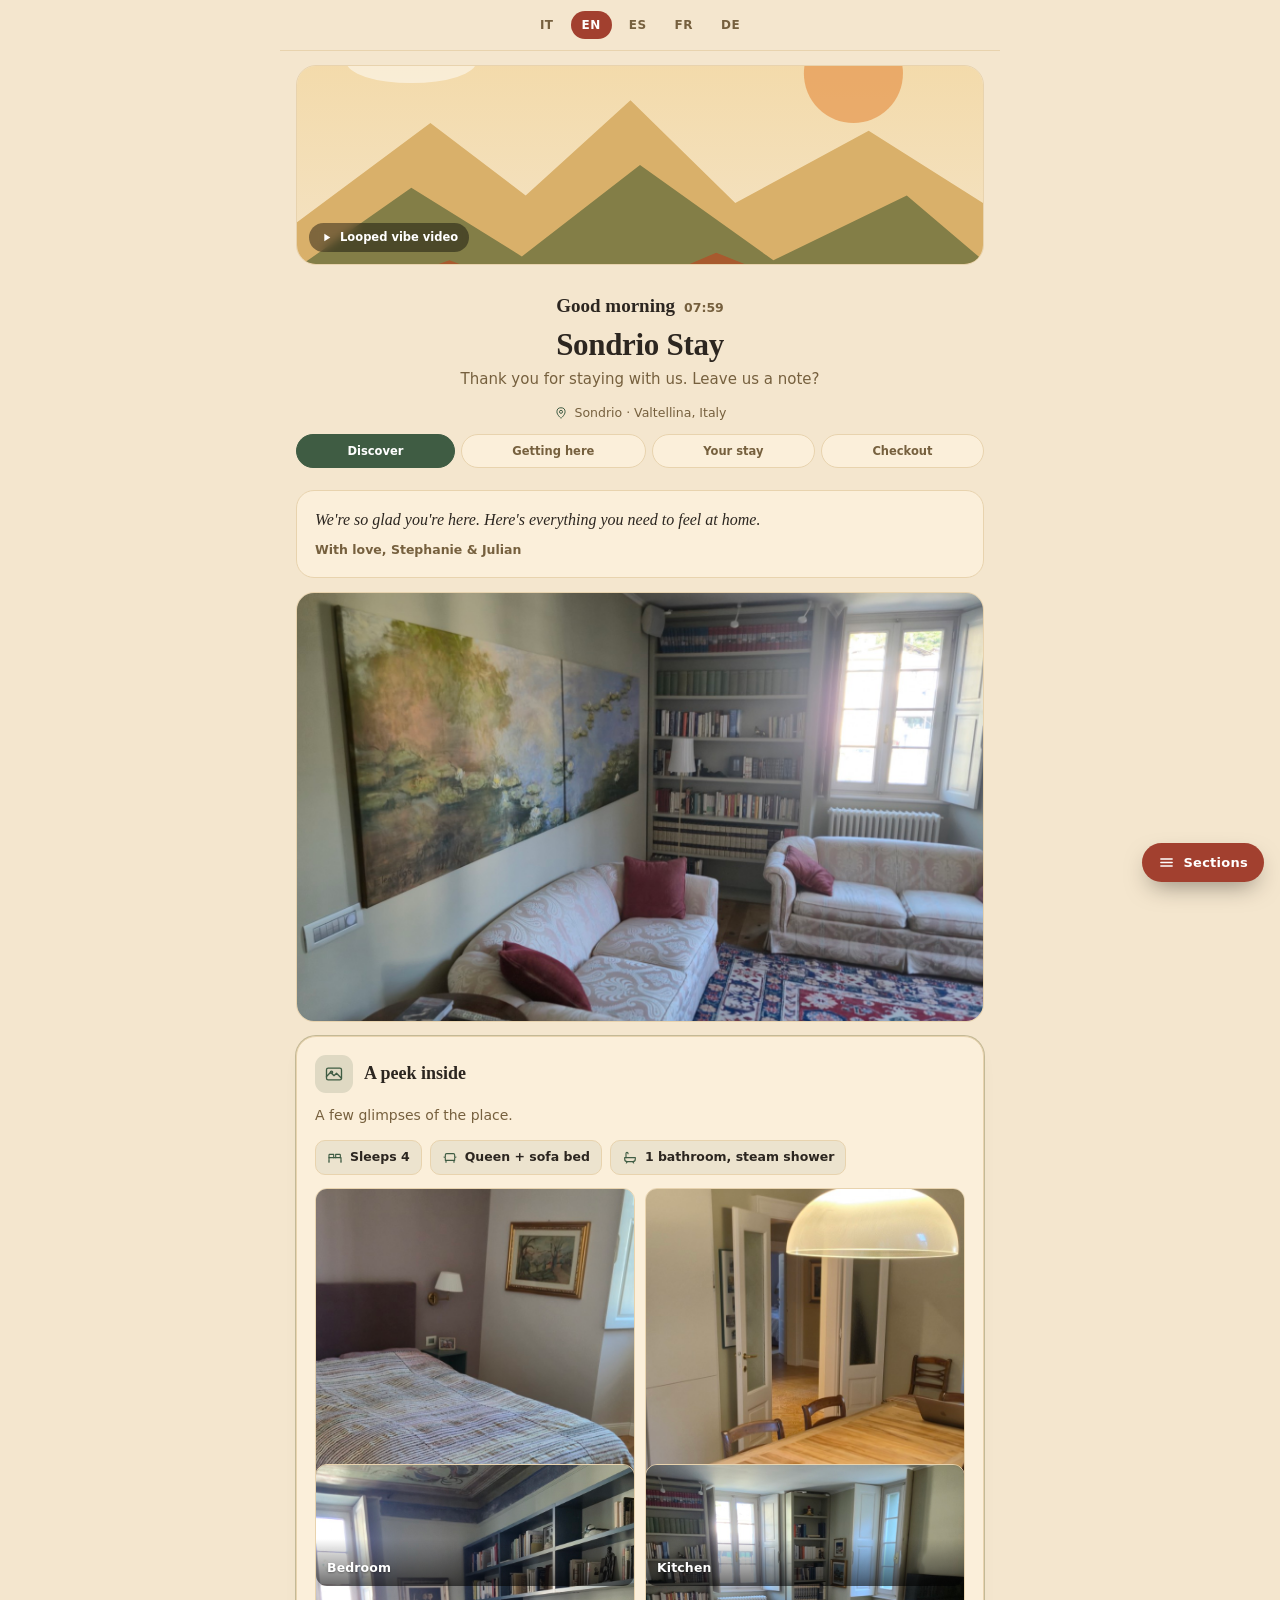
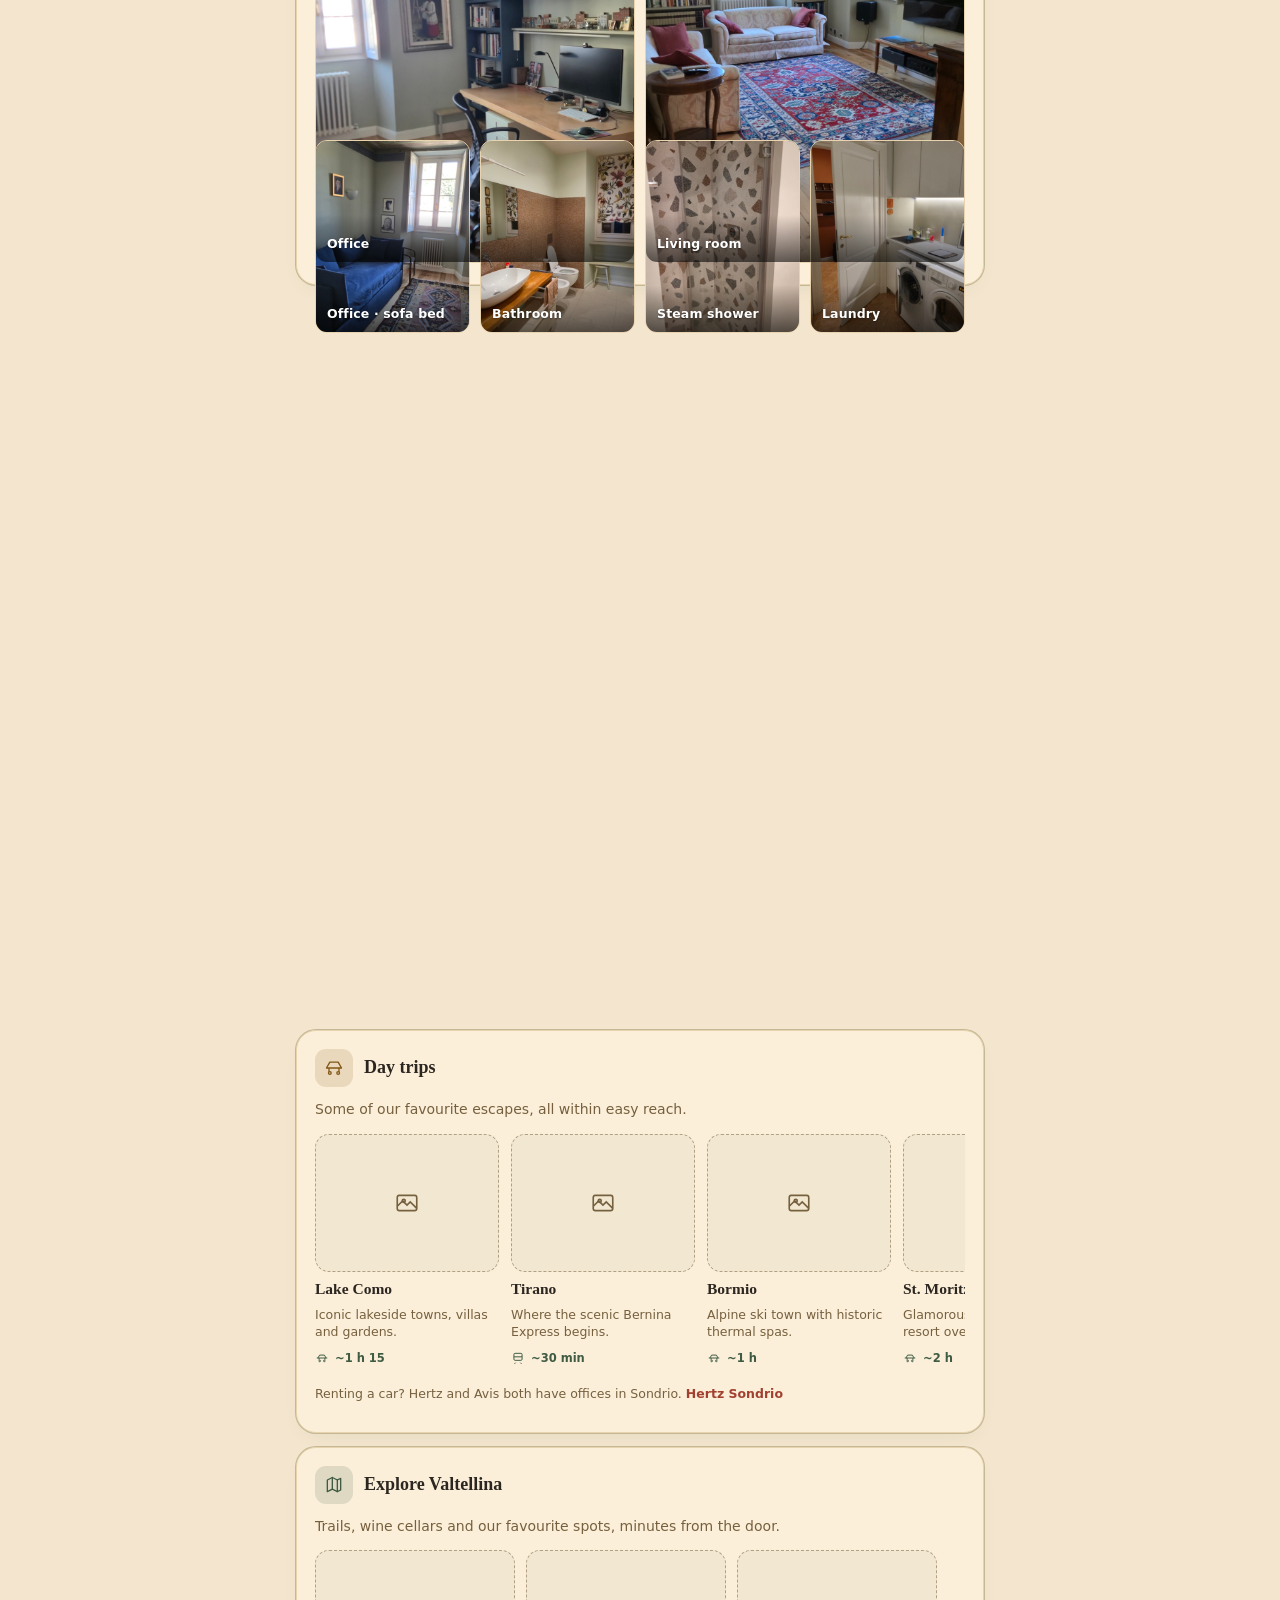
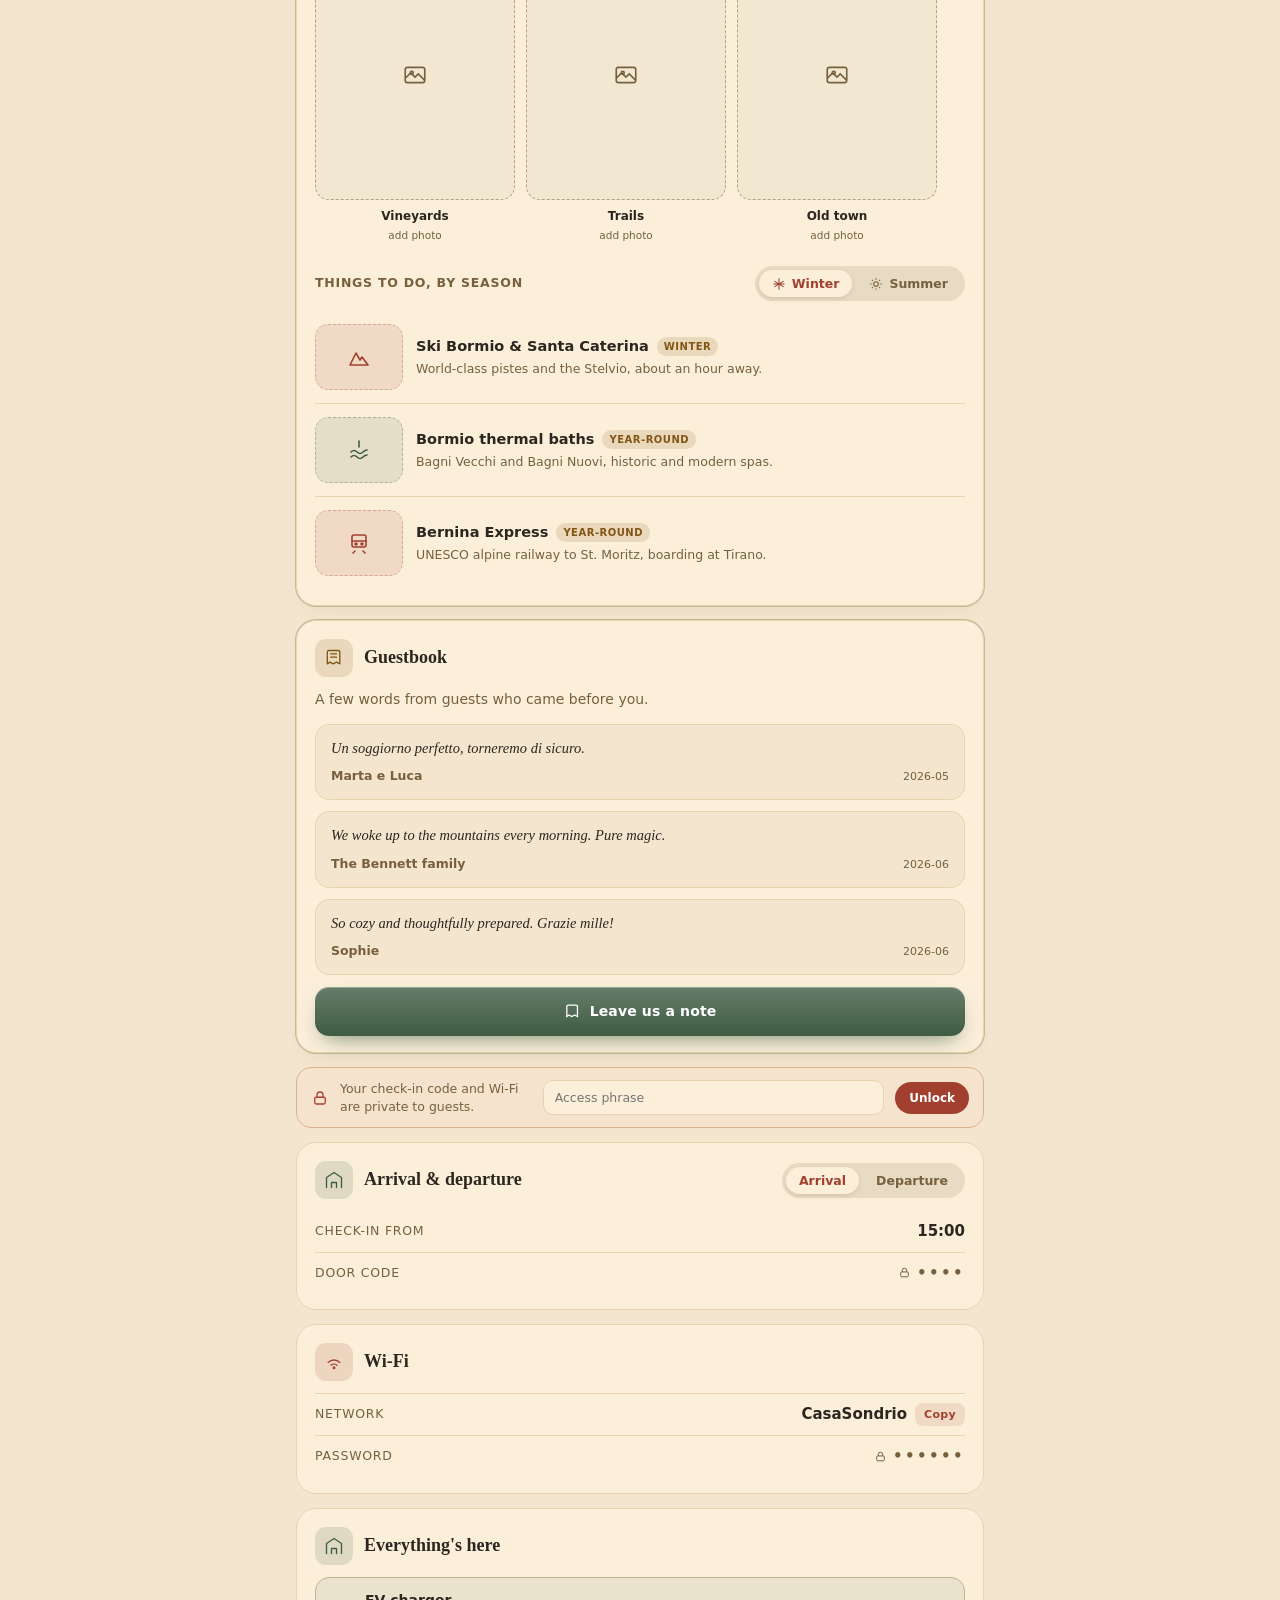
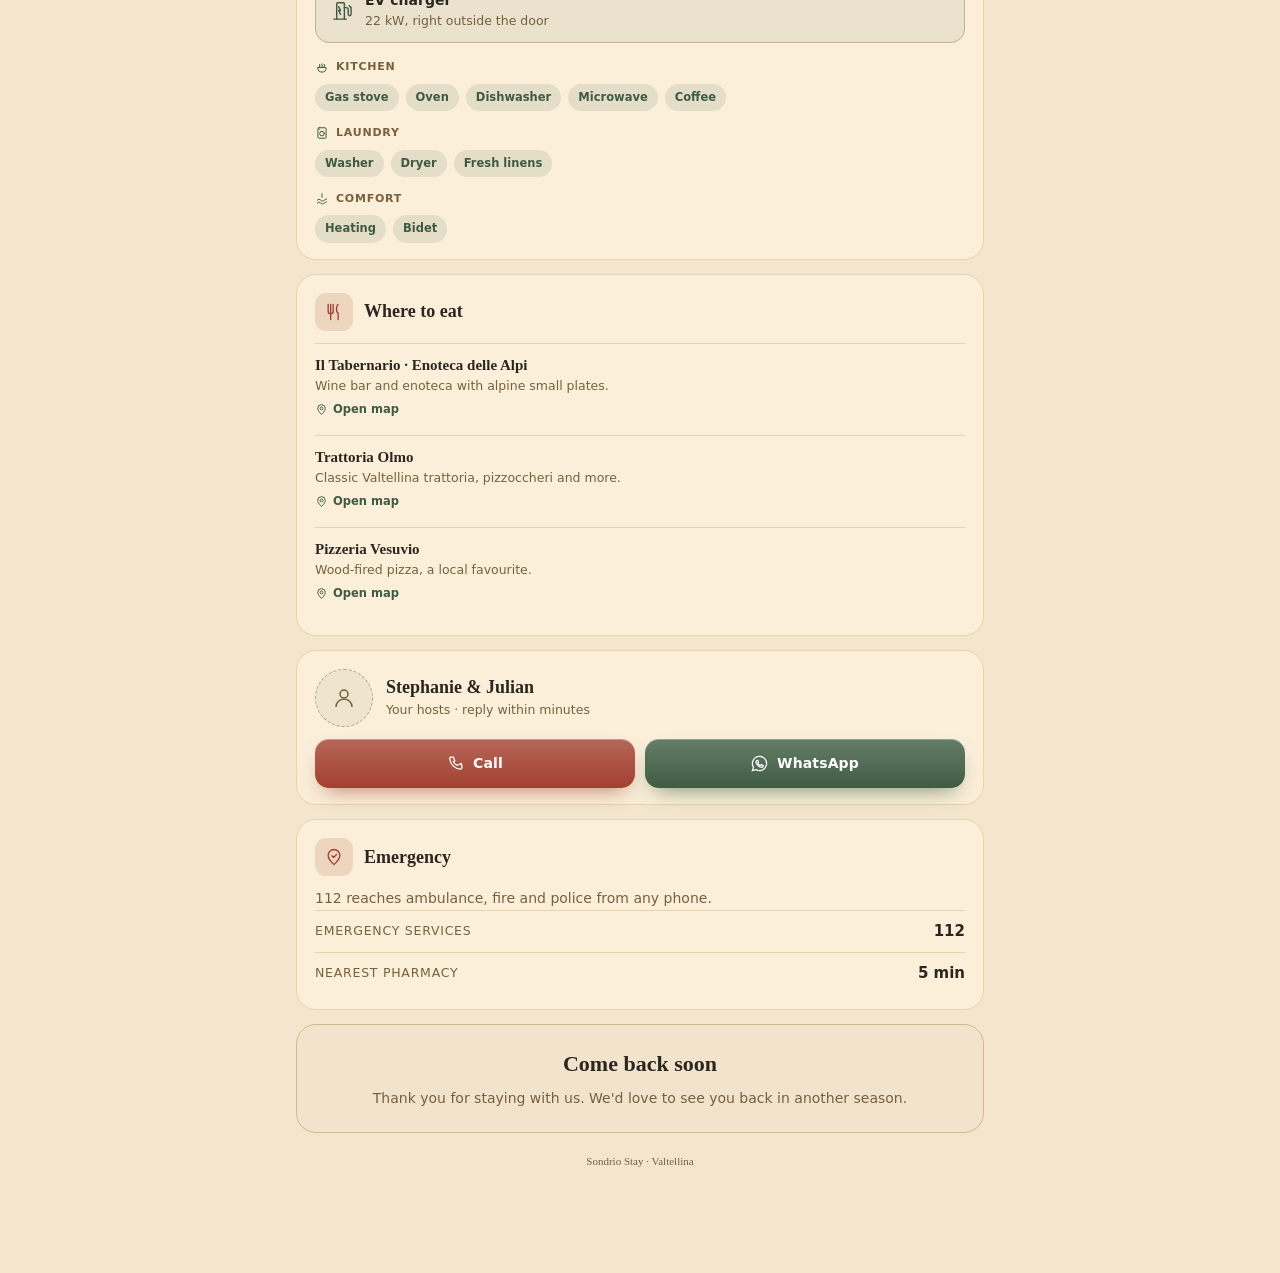
==== index.html @ 16b56bfe "feat: floating 'Sections' jump menu + guest-journey navigation; fix mosaic hover - Add a pinned bott" ====
<!doctype html>
<html lang="en">
<head>
  <meta charset="utf-8">
  <meta name="viewport" content="width=device-width, initial-scale=1, viewport-fit=cover">
  <meta name="color-scheme" content="light">
  <title>Sondrio Stay</title>
  <link rel="stylesheet" href="css/styles.css">
</head>
<body>
  <main class="phone-flow" id="app">

    <nav class="langbar" aria-label="Language">
      <button class="lang" data-lang="it" aria-pressed="false">IT</button>
      <button class="lang" data-lang="en" aria-pressed="true">EN</button>
      <button class="lang" data-lang="es" aria-pressed="false">ES</button>
      <button class="lang" data-lang="fr" aria-pressed="false">FR</button>
      <button class="lang" data-lang="de" aria-pressed="false">DE</button>
    </nav>

    <section class="hero">
      <div class="heromedia reveal">
        <video class="herovideo" poster="media/hero-poster.jpg" muted loop playsinline autoplay preload="none"></video>
        <div class="heromedia-fallback" aria-hidden="true">
          <svg viewBox="0 0 360 200" preserveAspectRatio="xMidYMid slice" aria-hidden="true">
            <defs><linearGradient id="sky" x1="0" y1="0" x2="0" y2="1">
              <stop offset="0" stop-color="var(--sky1)"/><stop offset="1" stop-color="var(--sky2)"/></linearGradient></defs>
            <rect width="360" height="200" fill="url(#sky)"/>
            <circle cx="292" cy="52" r="26" fill="var(--sun)" opacity=".6"/>
            <ellipse class="cloud" cx="60" cy="46" rx="34" ry="11" fill="#fff" opacity=".5"/>
            <path d="M0 200 L0 130 L70 78 L120 116 L175 66 L230 120 L300 82 L360 120 L360 200 Z" fill="var(--m1)"/>
            <path d="M0 200 L0 154 L60 112 L118 148 L180 100 L250 150 L320 116 L360 150 L360 200 Z" fill="var(--m2)" opacity=".92"/>
            <path d="M0 200 L0 178 L80 150 L150 176 L220 146 L300 178 L360 152 L360 200 Z" fill="var(--m3)"/>
          </svg>
        </div>
        <span class="loopTag"><svg viewBox="0 0 24 24"><path d="M8 5v14l11-7z"/></svg><span data-t="loopTag">Looped vibe video</span></span>
      </div>
      <div class="heroText reveal">
        <div class="timeline"><span class="greeting" data-greeting data-t="greetEvening">Good evening</span><span class="clock" data-clock aria-hidden="true"></span></div>
        <div class="htitle">Sondrio Stay</div>
        <p class="hsub" data-hero-sub data-t="heroSub">Everything you need for a restful stay in Sondrio.</p>
        <div class="loc">
          <svg viewBox="0 0 24 24"><path d="M12 21s7-5.7 7-11a7 7 0 0 0-14 0c0 5.3 7 11 7 11Z"/><circle cx="12" cy="10" r="2.6"/></svg>
          Sondrio · Valtellina, Italy
        </div>
      </div>
    </section>

    <nav class="journeybar reveal" aria-label="Your trip">
      <button class="jpill" type="button" data-journey="welcome" aria-pressed="false"><span data-t="jWelcome">Discover</span></button>
      <button class="jpill" type="button" data-journey="arrive" aria-pressed="false"><span data-t="jArrive">Getting here</span></button>
      <button class="jpill" type="button" data-journey="stay" aria-pressed="false"><span data-t="jStay">Your stay</span></button>
      <button class="jpill" type="button" data-journey="leave" aria-pressed="false"><span data-t="jLeave">Checkout</span></button>
    </nav>

    <p class="journeytip reveal" data-journey-tip hidden>
      <button type="button" class="journeytip-btn"><span data-journey-tip-text data-t="jTipMorning">Good morning! Day trips are within easy reach.</span></button>
      <button type="button" class="journeytip-x" data-tip-dismiss aria-label="Dismiss">&times;</button>
    </p>

    <nav class="quickbar reveal" aria-label="Quick access">
      <button class="qpill" data-quick="door"><svg viewBox="0 0 24 24"><rect x="5" y="11" width="14" height="9" rx="2"/><path d="M8 11V8a4 4 0 0 1 8 0v3"/></svg><span data-t="doorCode">Door code</span></button>
      <button class="qpill" data-quick="wifi"><svg viewBox="0 0 24 24"><path d="M5 12.5a10 10 0 0 1 14 0"/><path d="M8.5 16a5 5 0 0 1 7 0"/><circle cx="12" cy="19" r="1"/></svg><span data-t="wifi">Wi-Fi</span></button>
      <a class="qpill" href="#" data-quick-directions><svg viewBox="0 0 24 24"><path d="M12 21s7-5.7 7-11a7 7 0 0 0-14 0c0 5.3 7 11 7 11Z"/><circle cx="12" cy="10" r="2.6"/></svg><span data-t="getDirections">Directions</span></a>
    </nav>

    <div class="body">
      <div class="privacy reveal" data-journey="arrive">
        <svg viewBox="0 0 24 24"><rect x="5" y="11" width="14" height="9" rx="2"/><path d="M8 11V8a4 4 0 0 1 8 0v3"/></svg>
        <span class="pt" data-t="privacyText">Your check-in code and Wi-Fi are private to guests.</span>
        <input id="unlockInput" class="unlockinput" type="text" inputmode="text" autocomplete="off" placeholder="Access phrase" data-t-placeholder="accessPhrase" aria-label="Access phrase">
        <button class="unlockbtn" id="unlockBtn" data-t="unlock">Unlock</button>
      </div>

      <div class="note reveal" data-journey="welcome arrive stay">
        <p data-t="welcomeNote">We're so glad you're here. Here's everything you need to feel at home.</p>
        <div class="sig" data-t="sig">With love, Stephanie &amp; Julian</div>
      </div>

      <article class="card reveal" id="card-arrival" data-journey="arrive leave">
        <div class="chead">
          <span class="cicon" style="--tint:var(--g)"><svg viewBox="0 0 24 24"><path d="M3 21V9l9-6 9 6v12"/><path d="M9 21v-6h6v6"/></svg></span>
          <span class="ctitle" data-t="arrival">Arrival &amp; departure</span>
          <div class="adtoggle" role="group" aria-label="Arrival or departure">
            <button class="adbtn" data-ad="arrival" aria-pressed="true"><span data-t="tabArrival">Arrival</span></button>
            <button class="adbtn" data-ad="departure" aria-pressed="false"><span data-t="tabDeparture">Departure</span></button>
          </div>
        </div>
        <div class="adpane" data-ad-pane="arrival">
          <div class="row"><span class="rlabel" data-t="checkinFrom">Check-in from</span><span class="rval">15:00</span></div>
          <div class="row"><span class="rlabel" data-t="doorCode">Door code</span><span class="rval secret"><span class="mask"><svg viewBox="0 0 24 24"><rect x="5" y="11" width="14" height="9" rx="2"/><path d="M8 11V8a4 4 0 0 1 8 0v3"/></svg>••••</span><span class="real" data-secret="doorCode"><span class="sval"></span><button class="copy" data-t="copy">Copy</button></span></span></div>
        </div>
        <div class="adpane" data-ad-pane="departure" hidden>
          <div class="row"><span class="rlabel" data-t="checkoutBy">Check-out by</span><span class="rval">12:00</span></div>
          <div class="cotitle" data-t="coTitle">Before you go</div>
          <div class="colist" id="checkout"></div>
        </div>
      </article>

      <img class="bandshot reveal" data-journey="welcome stay" src="media/living_room_light.jpg" alt="The living room" loading="lazy">

      <article class="card reveal" id="card-wifi" data-journey="arrive stay leave">
        <div class="chead">
          <span class="cicon" style="--tint:var(--accent)"><svg viewBox="0 0 24 24"><path d="M5 12.5a10 10 0 0 1 14 0"/><path d="M8.5 16a5 5 0 0 1 7 0"/><circle cx="12" cy="19" r="1"/></svg></span>
          <span class="ctitle" data-t="wifi">Wi-Fi</span>
        </div>
        <div class="row"><span class="rlabel" data-t="network">Network</span><span class="rval">CasaSondrio<button class="copy" data-copy="CasaSondrio" data-t="copy">Copy</button></span></div>
        <div class="row"><span class="rlabel" data-t="password">Password</span><span class="rval secret"><span class="mask"><svg viewBox="0 0 24 24"><rect x="5" y="11" width="14" height="9" rx="2"/><path d="M8 11V8a4 4 0 0 1 8 0v3"/></svg>••••••</span><span class="real" data-secret="wifiPassword"><span class="sval"></span><button class="copy" data-t="copy">Copy</button></span></span></div>
      </article>

      <article class="card reveal" id="card-amenities" data-journey="stay">
        <div class="chead">
          <span class="cicon" style="--tint:var(--g)"><svg viewBox="0 0 24 24"><path d="M3 21V9l9-6 9 6v12"/><path d="M9 21v-6h6v6"/></svg></span>
          <span class="ctitle" data-t="inclTitle">Everything's here</span>
        </div>
        <div class="evfeature">
          <svg viewBox="0 0 24 24"><path d="M7 21V5a1 1 0 0 1 1-1h6a1 1 0 0 1 1 1v16"/><path d="M4 21h13"/><path d="M15 9h2a2 2 0 0 1 2 2v5a1.5 1.5 0 0 0 3 0v-7l-2-2"/><path d="m9 8 2 4h-2l2 4"/></svg>
          <div><div class="evname" data-t="evName">EV charger</div><div class="evsub" data-t="evSub">22 kW, right outside the door</div></div>
        </div>
        <div class="amgroup">
          <div class="amglabel"><svg viewBox="0 0 24 24"><path d="M5 11h14v1a7 7 0 0 1-14 0v-1Z"/><path d="M8 11V6M12 11V5M16 11V6"/></svg><span data-t="amKitchen">Kitchen</span></div>
          <div class="chips"><span class="chip" data-t="cStove">Gas stove</span><span class="chip" data-t="cOven">Oven</span><span class="chip" data-t="cDish">Dishwasher</span><span class="chip" data-t="cMicro">Microwave</span><span class="chip" data-t="c1">Coffee</span></div>
        </div>
        <div class="amgroup">
          <div class="amglabel"><svg viewBox="0 0 24 24"><rect x="5" y="3" width="14" height="18" rx="2"/><circle cx="12" cy="13" r="4"/><path d="M8 6h.01"/></svg><span data-t="amLaundry">Laundry</span></div>
          <div class="chips"><span class="chip" data-t="c2">Washer</span><span class="chip" data-t="c5">Dryer</span><span class="chip" data-t="c3">Fresh linens</span></div>
        </div>
        <div class="amgroup">
          <div class="amglabel"><svg viewBox="0 0 24 24"><path d="M4 14c2-2 4-2 6 0s4 2 6 0 4-2 4-2M4 19c2-2 4-2 6 0s4 2 6 0 4-2 4-2M12 3v6"/></svg><span data-t="amComfort">Comfort</span></div>
          <div class="chips"><span class="chip" data-t="c4">Heating</span><span class="chip" data-t="cBidet">Bidet</span></div>
        </div>
      </article>

      <article class="card reveal" id="card-peek" data-journey="welcome stay">
        <div class="chead">
          <span class="cicon" style="--tint:var(--g)"><svg viewBox="0 0 24 24"><rect x="3" y="5" width="18" height="14" rx="2"/><path d="m3 15 5-5 4 4 3-3 6 6"/><circle cx="9" cy="10" r="1.4"/></svg></span>
          <span class="ctitle" data-t="peekTitle">A peek inside</span>
        </div>
        <p class="ptext" data-t="peekText">A few glimpses of the place.</p>
        <div class="specs">
          <span class="spec"><svg viewBox="0 0 24 24"><path d="M3 18v-5h18v5"/><path d="M3 13V9a1 1 0 0 1 1-1h6v5M13 13V8h6a1 1 0 0 1 1 1v4"/><path d="M3 18v2M21 18v2"/></svg><span data-t="specSleeps">Sleeps 4</span></span>
          <span class="spec"><svg viewBox="0 0 24 24"><path d="M5 12V9a2 2 0 0 1 2-2h10a2 2 0 0 1 2 2v3"/><path d="M3 12a2 2 0 0 1 2 2v3h14v-3a2 2 0 0 1 2-2"/><path d="M6 20v-2M18 20v-2"/></svg><span data-t="specBeds">Queen + sofa bed</span></span>
          <span class="spec"><svg viewBox="0 0 24 24"><path d="M4 13h16v2a4 4 0 0 1-4 4H8a4 4 0 0 1-4-4v-2Z"/><path d="M6 13V6.5a1.5 1.5 0 0 1 3 0V7"/><path d="M8 19l-1.5 2M17.5 21 16 19"/></svg><span data-t="specBath">1 bathroom, steam shower</span></span>
        </div>
        <div class="gallery mosaic">
          <div class="slot" style="grid-area:bed"><img class="shot" src="media/master_bedroom.jpg" alt="Bedroom" loading="lazy"><span class="slotlabel" data-t="pBedroom">Bedroom</span></div>
          <div class="slot" style="grid-area:kit"><img class="shot" src="media/kitchen_wide.jpg" alt="Kitchen and dining" loading="lazy"><span class="slotlabel" data-t="pKitchen">Kitchen</span></div>
          <div class="slot" style="grid-area:off"><img class="shot" src="media/office.jpg" alt="Office" loading="lazy"><span class="slotlabel" data-t="pOffice">Office</span></div>
          <div class="slot" style="grid-area:liv"><img class="shot" src="media/living_room_narrow.jpg" alt="Living room" loading="lazy"><span class="slotlabel" data-t="pLiving">Living room</span></div>
          <div class="slot" style="grid-area:sof"><img class="shot" src="media/office_bed.jpg" alt="Office with a sofa bed" loading="lazy"><span class="slotlabel" data-t="pOfficeSofa">Office · sofa bed</span></div>
          <div class="slot" style="grid-area:bath"><img class="shot" src="media/bathroom.jpg" alt="Bathroom" loading="lazy"><span class="slotlabel" data-t="pBathroom">Bathroom</span></div>
          <div class="slot" style="grid-area:steam"><img class="shot" src="media/steam_shower.jpg" alt="Steam shower" loading="lazy"><span class="slotlabel" data-t="pSteam">Steam shower</span></div>
          <div class="slot" style="grid-area:laundry"><img class="shot" src="media/laundry_room.jpg" alt="Laundry room" loading="lazy"><span class="slotlabel" data-t="pLaundry">Laundry</span></div>
        </div>
      </article>

      <div class="band reveal" data-journey="welcome stay">
        <svg viewBox="0 0 24 24"><rect x="3" y="5" width="18" height="14" rx="2"/><path d="m3 15 5-5 4 4 3-3 6 6"/><circle cx="9" cy="10" r="1.4"/></svg>
        <span class="cap" data-t="bandVibe">A vibe shot of the valley and the light</span>
        <span class="sub" data-t="addPhoto">add photo</span>
      </div>

      <article class="card reveal" id="card-neighbourhood" data-journey="welcome stay">
        <div class="chead">
          <span class="cicon" style="--tint:var(--g)"><svg viewBox="0 0 24 24"><path d="M13 4v7l6 3M6 20l3-8 4 2 2-5"/><circle cx="6" cy="20" r="0"/></svg></span>
          <span class="ctitle" data-t="nbTitle">The neighbourhood</span>
        </div>
        <p class="ptext" data-t="nbText">Everything's a few minutes on foot.</p>
        <div class="row"><span class="rlabel" data-t="nbTrain">Train to Milan</span><span class="rval">7 min</span></div>
        <div class="row"><span class="rlabel" data-t="nbGrocery">Grocery</span><span class="rval">5 min</span></div>
        <div class="row"><span class="rlabel" data-t="nbPiazza">Main piazza</span><span class="rval">5 min</span></div>
        <div class="row"><span class="rlabel" data-t="nbFood">Restaurants</span><span class="rval">5 min</span></div>
      </article>

      <article class="card reveal" id="card-eat" data-journey="stay">
        <div class="chead">
          <span class="cicon" style="--tint:var(--accent)"><svg viewBox="0 0 24 24"><path d="M5 3v8a3 3 0 0 0 6 0V3M8 3v18M17 3c-1.5 1-2 3-2 6s.5 4 2 4v8"/></svg></span>
          <span class="ctitle" data-t="eatTitle">Where to eat</span>
        </div>
        <div class="eat">
          <div style="flex:1">
            <div class="ename">Il Tabernario · Enoteca delle Alpi</div>
            <div class="edesc" data-t="eat1">Wine bar and enoteca with alpine small plates.</div>
            <a class="emap" href="#"><svg viewBox="0 0 24 24"><path d="M12 21s7-5.7 7-11a7 7 0 0 0-14 0c0 5.3 7 11 7 11Z"/><circle cx="12" cy="10" r="2.6"/></svg><span data-t="openMaps">Open map</span></a>
          </div>
        </div>
        <div class="eat">
          <div style="flex:1">
            <div class="ename">Trattoria Olmo</div>
            <div class="edesc" data-t="eat2">Classic Valtellina trattoria, pizzoccheri and more.</div>
            <a class="emap" href="#"><svg viewBox="0 0 24 24"><path d="M12 21s7-5.7 7-11a7 7 0 0 0-14 0c0 5.3 7 11 7 11Z"/><circle cx="12" cy="10" r="2.6"/></svg><span data-t="openMaps">Open map</span></a>
          </div>
        </div>
        <div class="eat">
          <div style="flex:1">
            <div class="ename">Pizzeria Vesuvio</div>
            <div class="edesc" data-t="eat3">Wood-fired pizza, a local favourite.</div>
            <a class="emap" href="#"><svg viewBox="0 0 24 24"><path d="M12 21s7-5.7 7-11a7 7 0 0 0-14 0c0 5.3 7 11 7 11Z"/><circle cx="12" cy="10" r="2.6"/></svg><span data-t="openMaps">Open map</span></a>
          </div>
        </div>
      </article>

      <article class="card reveal" id="card-daytrips" data-journey="welcome stay">
        <div class="chead">
          <span class="cicon" style="--tint:var(--gold)"><svg viewBox="0 0 24 24"><path d="M3 12h18M3 12l4-7h10l4 7M6 12v4M18 12v4"/><circle cx="7" cy="18" r="1.6"/><circle cx="17" cy="18" r="1.6"/></svg></span>
          <span class="ctitle" data-t="dtTitle">Day trips</span>
        </div>
        <p class="ptext" data-t="dtText">Some of our favourite escapes, all within easy reach.</p>
        <div class="trips">
          <div class="trip">
            <div class="tframe"><svg viewBox="0 0 24 24"><rect x="3" y="5" width="18" height="14" rx="2"/><path d="m3 15 5-5 4 4 3-3 6 6"/><circle cx="9" cy="10" r="1.4"/></svg></div>
            <div class="tname">Lake Como</div>
            <div class="tdesc" data-t="dtComoD">Iconic lakeside towns, villas and gardens.</div>
            <div class="ttime"><svg viewBox="0 0 24 24"><path d="M3 12h18M5 12l3-5h8l3 5M7 12v3M17 12v3"/><circle cx="8" cy="17" r="1.4"/><circle cx="16" cy="17" r="1.4"/></svg>~1 h 15</div>
          </div>
          <div class="trip">
            <div class="tframe"><svg viewBox="0 0 24 24"><rect x="3" y="5" width="18" height="14" rx="2"/><path d="m3 15 5-5 4 4 3-3 6 6"/><circle cx="9" cy="10" r="1.4"/></svg></div>
            <div class="tname">Tirano</div>
            <div class="tdesc" data-t="dtTiranoD">Where the scenic Bernina Express begins.</div>
            <div class="ttime"><svg viewBox="0 0 24 24"><rect x="5" y="4" width="14" height="12" rx="2"/><path d="M5 10h14M8 20l-2 2M16 20l2 2"/></svg>~30 min</div>
          </div>
          <div class="trip">
            <div class="tframe"><svg viewBox="0 0 24 24"><rect x="3" y="5" width="18" height="14" rx="2"/><path d="m3 15 5-5 4 4 3-3 6 6"/><circle cx="9" cy="10" r="1.4"/></svg></div>
            <div class="tname">Bormio</div>
            <div class="tdesc" data-t="dtBormioD">Alpine ski town with historic thermal spas.</div>
            <div class="ttime"><svg viewBox="0 0 24 24"><path d="M3 12h18M5 12l3-5h8l3 5M7 12v3M17 12v3"/><circle cx="8" cy="17" r="1.4"/><circle cx="16" cy="17" r="1.4"/></svg>~1 h</div>
          </div>
          <div class="trip">
            <div class="tframe"><svg viewBox="0 0 24 24"><rect x="3" y="5" width="18" height="14" rx="2"/><path d="m3 15 5-5 4 4 3-3 6 6"/><circle cx="9" cy="10" r="1.4"/></svg></div>
            <div class="tname">St. Moritz</div>
            <div class="tdesc" data-t="dtStMoritzD">Glamorous Swiss alpine resort over the border.</div>
            <div class="ttime"><svg viewBox="0 0 24 24"><path d="M3 12h18M5 12l3-5h8l3 5M7 12v3M17 12v3"/><circle cx="8" cy="17" r="1.4"/><circle cx="16" cy="17" r="1.4"/></svg>~2 h</div>
          </div>
        </div>
        <p class="dtcar"><span data-t="dtCar">Renting a car? Hertz and Avis both have offices in Sondrio.</span> <a href="https://www.hertz.com/us/en/location/italy/sondrio" data-t="dtCarLink">Hertz Sondrio</a></p>
      </article>

      <article class="card reveal" id="card-explore" data-journey="welcome stay">
        <div class="chead">
          <span class="cicon" style="--tint:var(--g)"><svg viewBox="0 0 24 24"><path d="M4 6v14l6-3 6 3 4-2V4l-4 2-6-3-6 3Z"/><path d="M10 3v14M16 6v14"/></svg></span>
          <span class="ctitle" data-t="exploreTitle">Explore Valtellina</span>
        </div>
        <p class="ptext" data-t="exploreText">Trails, wine cellars and our favourite spots, minutes from the door.</p>
        <div class="gallery">
          <div class="slot"><div class="frame"><svg viewBox="0 0 24 24"><rect x="3" y="5" width="18" height="14" rx="2"/><path d="m3 15 5-5 4 4 3-3 6 6"/><circle cx="9" cy="10" r="1.4"/></svg></div><div class="slotlabel" data-t="gVineyards">Vineyards</div><div class="slotsub" data-t="addPhoto">add photo</div></div>
          <div class="slot"><div class="frame"><svg viewBox="0 0 24 24"><rect x="3" y="5" width="18" height="14" rx="2"/><path d="m3 15 5-5 4 4 3-3 6 6"/><circle cx="9" cy="10" r="1.4"/></svg></div><div class="slotlabel" data-t="gTrails">Trails</div><div class="slotsub" data-t="addPhoto">add photo</div></div>
          <div class="slot"><div class="frame"><svg viewBox="0 0 24 24"><rect x="3" y="5" width="18" height="14" rx="2"/><path d="m3 15 5-5 4 4 3-3 6 6"/><circle cx="9" cy="10" r="1.4"/></svg></div><div class="slotlabel" data-t="gTown">Old town</div><div class="slotsub" data-t="addPhoto">add photo</div></div>
        </div>
        <div class="ttrow">
        <div class="ttsub" data-t="ttSub">Things to do, by season</div>
        <div class="seasons" role="group" aria-label="Season">
          <button class="szbtn" data-season="winter" aria-pressed="false"><svg viewBox="0 0 24 24"><path d="M12 2v20M4 7l16 10M20 7 4 17M2.5 12h19"/></svg><span data-t="seasonWinter">Winter</span></button>
          <button class="szbtn" data-season="summer" aria-pressed="true"><svg viewBox="0 0 24 24"><circle cx="12" cy="12" r="4"/><path d="M12 2v2.5M12 19.5V22M2 12h2.5M19.5 12H22M5 5l1.7 1.7M17.3 17.3 19 19M19 5l-1.7 1.7M6.7 17.3 5 19"/></svg><span data-t="seasonSummer">Summer</span></button>
        </div>
        </div>
        <div id="acts">
          <div class="act" data-season="winter">
            <span class="athumb" style="--tint:var(--accent)"><span class="aph"><svg viewBox="0 0 24 24"><path d="M3 20 9 8l4 7 2-3 6 8Z"/></svg></span></span>
            <div class="atext"><div class="atitle"><span data-t="actSki">Ski Bormio &amp; Santa Caterina</span><span class="szn" data-t="seasonWinter">Winter</span></div><div class="adesc" data-t="actSkiD">World-class pistes and the Stelvio, about an hour away.</div></div>
          </div>
          <div class="act" data-season="summer">
            <span class="athumb" style="--tint:var(--g)"><span class="aph"><svg viewBox="0 0 24 24"><circle cx="13" cy="4" r="1.6"/><path d="M11 21l1.6-6 3 2 1.4 4M12.6 15 11 10l4-1 2 3 3 1"/></svg></span></span>
            <div class="atext"><div class="atitle"><span data-t="actHike">Hike the valley trails</span><span class="szn" data-t="seasonSummer">Summer</span></div><div class="adesc" data-t="actHikeD">Dozens of marked trails, from gentle valley walks to alpine routes.</div></div>
          </div>
          <div class="act" data-season="summer">
            <span class="athumb" style="--tint:var(--accent)"><span class="aph"><svg viewBox="0 0 24 24"><path d="M6 21V4l9 3-3 3 3 3-9 2"/></svg></span></span>
            <div class="atext"><div class="atitle"><span data-t="actClimb">Rock climbing &amp; via ferrata</span><span class="szn" data-t="seasonSummer">Summer</span></div><div class="adesc" data-t="actClimbD">Crags and via ferrata routes across the valley.</div></div>
          </div>
          <div class="act" data-season="summer">
            <span class="athumb" style="--tint:var(--gold)"><span class="aph"><svg viewBox="0 0 24 24"><path d="M8 3h8l-1 6a3 3 0 0 1-6 0ZM12 15v5M9 21h6"/></svg></span></span>
            <div class="atext"><div class="atitle"><span data-t="actWine">Valtellina wine tasting</span><span class="szn" data-t="seasonSummer">Summer</span></div><div class="adesc" data-t="actWineD">Nebbiolo reds and terraced cellars, minutes away.</div></div>
          </div>
          <div class="act" data-season="all">
            <span class="athumb" style="--tint:var(--g)"><span class="aph"><svg viewBox="0 0 24 24"><path d="M4 14c2-2 4-2 6 0s4 2 6 0 4-2 4-2M4 19c2-2 4-2 6 0s4 2 6 0 4-2 4-2M12 3v6"/></svg></span></span>
            <div class="atext"><div class="atitle"><span data-t="actTerme">Bormio thermal baths</span><span class="szn" data-t="seasonAll">Year-round</span></div><div class="adesc" data-t="actTermeD">Bagni Vecchi and Bagni Nuovi, historic and modern spas.</div></div>
          </div>
          <div class="act" data-season="all">
            <span class="athumb" style="--tint:var(--accent)"><span class="aph"><svg viewBox="0 0 24 24"><rect x="5" y="4" width="14" height="12" rx="2"/><path d="M5 10h14M8 20l-2 2M16 20l2 2"/><circle cx="9" cy="13" r="1"/><circle cx="15" cy="13" r="1"/></svg></span></span>
            <div class="atext"><div class="atitle"><span data-t="actBernina">Bernina Express</span><span class="szn" data-t="seasonAll">Year-round</span></div><div class="adesc" data-t="actBerninaD">UNESCO alpine railway to St. Moritz, boarding at Tirano.</div></div>
          </div>
        </div>
      </article>

      <article class="card reveal" id="card-guestbook" data-journey="welcome after">
        <div class="chead">
          <span class="cicon" style="--tint:var(--gold)"><svg viewBox="0 0 24 24"><path d="M4 5a2 2 0 0 1 2-2h11a2 2 0 0 1 2 2v14l-4-2-4 2-4-2-3 2Z"/><path d="M8 7h7M8 11h7"/></svg></span>
          <span class="ctitle" data-t="gbTitle">Guestbook</span>
        </div>
        <p class="ptext" data-t="gbText">A few words from guests who came before you.</p>
        <div id="guestbook" class="gbwall"></div>
        <a class="btn green" data-gb-cta href="#"><svg viewBox="0 0 24 24"><path d="M4 5a2 2 0 0 1 2-2h11a2 2 0 0 1 2 2v14l-4-2-4 2-4-2-3 2Z"/></svg><span data-t="gbLeave">Leave us a note</span></a>
      </article>

      <article class="card reveal" id="card-hosts" data-journey="leave stay">
        <div class="hostrow">
          <span class="portrait"><svg viewBox="0 0 24 24"><circle cx="12" cy="8" r="4"/><path d="M4 21a8 8 0 0 1 16 0"/></svg></span>
          <div>
            <div class="hostnames">Stephanie &amp; Julian</div>
            <div class="hostsub" data-t="hostsSub">Your hosts · reply within minutes</div>
          </div>
        </div>
        <div class="btnrow">
          <a class="btn red" href="#"><svg viewBox="0 0 24 24"><path d="M6 3h3l2 5-2 1.5a11 11 0 0 0 5 5L20 12l1 3v3a2 2 0 0 1-2 2A16 16 0 0 1 4 6a2 2 0 0 1 2-3Z"/></svg><span data-t="callHostShort">Call</span></a>
          <a class="btn green" href="#" data-host-wa=""><svg viewBox="0 0 24 24" fill="#fff" stroke="none"><path d="M12 2a10 10 0 0 0-8.5 15.2L2 22l4.9-1.4A10 10 0 1 0 12 2Zm5.3 14.1c-.2.6-1.2 1.1-1.7 1.2-.4.1-1 .1-1.6-.1-.4-.1-.9-.3-1.5-.5-2.6-1.1-4.3-3.8-4.4-4-.1-.2-1-1.4-1-2.6s.6-1.8.9-2.1c.2-.2.5-.3.7-.3h.5c.2 0 .4 0 .6.5l.7 1.7c.1.1.1.3 0 .5l-.3.5-.3.3c-.1.1-.3.3-.1.6.1.3.7 1.1 1.4 1.7.9.8 1.7 1.1 2 1.2.2.1.4.1.5-.1l.7-.8c.2-.2.3-.2.6-.1l1.6.8c.3.1.4.2.5.3.1.2.1.7-.1 1.3Z"/></svg><span data-t="waHost">WhatsApp</span></a>
        </div>
      </article>

      <article class="card reveal" id="card-emergency" data-journey="arrive stay leave">
        <div class="chead">
          <span class="cicon" style="--tint:var(--accent)"><svg viewBox="0 0 24 24"><path d="M12 21s7-5.7 7-11a7 7 0 0 0-14 0c0 5.3 7 11 7 11Z"/><path d="M9.5 10.5 11.5 12.5 15 9"/></svg></span>
          <span class="ctitle" data-t="emTitle">Emergency</span>
        </div>
        <p class="ptext" data-t="emText">112 reaches ambulance, fire and police from any phone.</p>
        <div class="row"><span class="rlabel" data-t="emServices">Emergency services</span><span class="rval">112</span></div>
        <div class="row"><span class="rlabel" data-t="emPharmacy">Nearest pharmacy</span><span class="rval">5 min</span></div>
      </article>

      <div class="sendoff reveal" data-journey="leave after">
        <div class="sotitle" data-t="soTitle">Come back soon</div>
        <p class="sotext" data-t="soText">Thank you for staying with us. We'd love to see you back in another season.</p>
      </div>

      <div class="foot">Sondrio Stay · Valtellina</div>
    </div>

    <nav class="sectionsnav" aria-label="Jump to section">
      <div class="sectionsmenu" id="sectionsMenu" hidden>
        <a href="#card-arrival" data-t="tabArrival">Arrival</a>
        <a href="#card-wifi" data-t="wifi">Wi-Fi</a>
        <a href="#card-peek" data-t="peekTitle">A peek inside</a>
        <a href="#card-explore" data-t="exploreTitle">Explore Valtellina</a>
        <a href="#card-eat" data-t="eatTitle">Where to eat</a>
        <a href="#card-daytrips" data-t="dtTitle">Day trips</a>
        <a href="#card-guestbook" data-t="gbTitle">Guestbook</a>
        <a href="#card-hosts" data-t="navHosts">Your hosts</a>
        <a href="#card-emergency" data-t="emTitle">Emergency</a>
      </div>
      <button class="sectionsbtn" id="sectionsToggle" aria-expanded="false" aria-controls="sectionsMenu">
        <svg viewBox="0 0 24 24" aria-hidden="true"><path d="M4 7h16M4 12h16M4 17h16"/></svg>
        <span data-t="sections">Sections</span>
      </button>
    </nav>

  </main>
  <div class="toast" id="toast" role="status" aria-live="polite"></div>
  <script type="module" src="js/i18n.js"></script>
</body>
</html>
---- css/styles.css ----
/* ==========================================================================
   Sondrio Stay — Tricolore Rustico design system
   Ported from docs/prototype.html (source of truth for palette + components).
   No phone-frame / preview-chrome rules here — this is the real page.
   ========================================================================== */

:root{
  --bg:#F3ECDD; --ink:#2C2620; --muted:#867A67; --line:#E3D8C1; --card:#FAF4E8;
  --accent:#A2402F; --g:#3F5C43; --gold:#C58A3A;
  /* hero sky/mountain illustration accents (Tricolore Rustico values) */
  --sky1:#E7D8BE; --sky2:#F3ECDD; --m1:#CCB488; --m2:#6F8256; --m3:#8A4433; --sun:#D9A94E;
  --serif:"Iowan Old Style","Palatino Linotype",Palatino,Georgia,serif;
  --sans:-apple-system,BlinkMacSystemFont,"Segoe UI",system-ui,sans-serif;
  --ease:cubic-bezier(.2,.7,.2,1); --dur:.45s; --rise:16px;
}
/* ---- time-of-day palettes (set via html[data-tod] from js/timeofday.js) ---- */
html{transition:background-color .8s var(--ease);scroll-behavior:smooth}
html[data-tod="golden"]{
  --bg:#F4E6CE; --card:#FBEFDA; --line:#E8D3AE; --muted:#76603E; --gold:#815615;
  --sky1:#F3D7A0; --sky2:#F4E6CE; --m1:#D9B06A; --m2:#7C7A45; --m3:#A85A2E; --sun:#E58B3C;
}
html[data-tod="night"]{
  --bg:#1C2230; --ink:#EDE7DA; --card:#252C3C; --line:#39435A; --muted:#9AA6BE;
  --accent:#E58E76; --g:#7FA283; --gold:#E0B15E;
  --sky1:#2A3348; --sky2:#1C2230; --m1:#3C4A66; --m2:#4B5D50; --m3:#2E3A52; --sun:#CBD5E8;
}
/* sun becomes a soft moon at night */
html[data-tod="night"] .heromedia-fallback circle[fill="var(--sun)"]{opacity:.85}
*{box-sizing:border-box} html,body{margin:0}
body{background:var(--bg);color:var(--ink);font-family:var(--sans);line-height:1.5}

/* ---- page layout wrapper (no phone frame in the real site) ---- */
.phone-flow{max-width:480px;margin:0 auto;padding-bottom:56px;padding-bottom:calc(56px + env(safe-area-inset-bottom))}
.body{padding:18px 16px 40px;display:flex;flex-direction:column;gap:14px}

/* ---- language switcher ---- */
.langbar{position:sticky;top:0;z-index:5;display:flex;gap:6px;justify-content:center;
  padding:calc(11px + env(safe-area-inset-top)) 12px 11px;
  background:color-mix(in srgb,var(--bg) 88%,transparent);
  backdrop-filter:blur(10px);-webkit-backdrop-filter:blur(10px);border-bottom:1px solid var(--line)}
.lang{border:1px solid transparent;background:transparent;color:var(--muted);font-family:var(--sans);font-size:12px;
  font-weight:600;letter-spacing:.04em;padding:6px 10px;border-radius:999px;cursor:pointer;transition:.2s}
.lang:hover{color:var(--ink)}
.lang[aria-pressed="true"]{background:var(--accent);color:#fff}

/* ---- hero with looped-video slot ---- */
.hero{padding:14px 16px 4px}
.heromedia{position:relative;height:200px;border-radius:20px;overflow:hidden;border:1px solid var(--line)}
.heromedia svg{position:absolute;inset:0;width:100%;height:100%}
.herovideo{position:absolute;inset:0;width:100%;height:100%;object-fit:cover}
.herovideo:not([src]){display:none}
.shot{width:100%;height:100%;object-fit:cover;border-radius:inherit}
.cloud{animation:drift 14s linear infinite}
@keyframes drift{0%{transform:translateX(-40px)}100%{transform:translateX(430px)}}
.loopTag{position:absolute;left:12px;bottom:12px;display:inline-flex;align-items:center;gap:7px;
  background:color-mix(in srgb,#000 42%,transparent);color:#fff;font-size:11.5px;font-weight:600;
  padding:6px 11px;border-radius:999px;backdrop-filter:blur(4px)}
.loopTag svg{position:static;width:13px;height:13px;fill:#fff}
.heroText{padding:18px 2px 0;text-align:center}
.kicker{font-size:12px;letter-spacing:.24em;text-transform:uppercase;color:var(--gold);font-weight:700}
.timeline{display:flex;align-items:baseline;justify-content:center;gap:9px;margin-top:9px}
.greeting{font-family:var(--serif);font-size:19px;font-weight:600;color:var(--ink)}
.clock{font-size:12.5px;font-variant-numeric:tabular-nums;color:var(--muted);font-weight:600}
.htitle{font-family:var(--serif);font-weight:600;line-height:1.06;margin:8px 0 7px;font-size:31px;letter-spacing:-.01em;text-wrap:balance}
.hsub{color:var(--muted);font-size:15px;line-height:1.55;margin:0}
.loc{margin-top:12px;font-size:12.5px;color:var(--muted);display:flex;align-items:center;justify-content:center;gap:7px}
.loc svg{width:14px;height:14px;stroke:var(--g);fill:none;stroke-width:1.7}

/* ---- journey phase navigation ---- */
.journeybar{display:flex;gap:6px;padding:8px 16px 4px;overflow-x:auto;-webkit-overflow-scrolling:touch;scrollbar-width:none}
.journeybar::-webkit-scrollbar{display:none}
.jpill{flex:1 0 auto;min-width:0;border:1px solid var(--line);background:var(--card);color:var(--muted);
  font-family:var(--sans);font-size:11.5px;font-weight:700;padding:9px 10px;border-radius:999px;cursor:pointer;
  transition:transform .18s var(--ease),background .18s,border-color .18s,color .18s;white-space:nowrap}
.jpill:hover{color:var(--ink);border-color:color-mix(in srgb,var(--accent) 35%,var(--line))}
.jpill[aria-pressed="true"]{background:var(--g);color:#fff;border-color:var(--g)}
.journeytip{display:flex;align-items:center;gap:8px;margin:0 16px;padding:10px 12px;
  background:color-mix(in srgb,var(--g) 10%,var(--card));border:1px solid var(--line);border-radius:14px;font-size:13px;color:var(--ink)}
.journeytip[hidden]{display:none!important}
.journeytip-btn{flex:1;border:none;background:transparent;padding:0;margin:0;font:inherit;color:inherit;
  text-align:left;cursor:pointer;line-height:1.45}
.journeytip-x{flex:none;border:none;background:transparent;color:var(--muted);font-size:18px;line-height:1;
  padding:2px 4px;cursor:pointer;border-radius:6px}
.journeytip-x:hover{color:var(--ink)}

/* quick-access pills: show on arrival and checkout phases only */
html[data-journey="welcome"] .quickbar,
html[data-journey="stay"] .quickbar{display:none}
html[data-journey="arrive"] .quickbar,
html[data-journey="leave"] .quickbar{display:flex}

/* ---- quick-access pills ---- */
.quickbar{display:flex;gap:9px;padding:6px 16px 2px;flex-wrap:wrap}
.qpill{flex:1 1 0;min-width:96px;display:inline-flex;align-items:center;justify-content:center;gap:7px;
  border:1px solid var(--line);background:var(--card);color:var(--ink);font-family:var(--sans);font-size:12.5px;font-weight:700;
  padding:10px 12px;border-radius:999px;cursor:pointer;text-decoration:none;transition:transform .18s var(--ease),background .18s,border-color .18s}
.qpill svg{width:15px;height:15px;stroke:var(--accent);fill:none;stroke-width:1.8}
.qpill:hover{transform:translateY(-1px);border-color:color-mix(in srgb,var(--accent) 40%,var(--line))}
.qpill:active{transform:translateY(0)}

/* ---- welcome note ---- */
.note{background:var(--card);border:1px solid var(--line);border-radius:18px;padding:17px 18px;scroll-margin-top:120px}
.note p{margin:0;font-family:var(--serif);font-size:16px;line-height:1.5;font-style:italic;color:var(--ink)}
.note .sig{margin-top:9px;font-style:normal;font-family:var(--sans);font-size:12.5px;color:var(--muted);font-weight:600}

/* ---- generic card ---- */
.card{background:var(--card);border:1px solid var(--line);border-radius:20px;padding:18px 18px 16px;scroll-margin-top:120px}
.chead{display:flex;align-items:center;flex-wrap:wrap;gap:11px;row-gap:9px;margin-bottom:12px}
.chead .adtoggle{margin:0 0 0 auto}
.cicon{width:38px;height:38px;border-radius:11px;flex:none;display:grid;place-items:center;background:color-mix(in srgb,var(--tint) 15%,var(--card))}
.cicon svg{width:20px;height:20px;stroke:var(--tint);fill:none;stroke-width:1.6;stroke-linecap:round;stroke-linejoin:round}
.ctitle{font-family:var(--serif);font-weight:600;font-size:18px;line-height:1.2}
.row{display:flex;justify-content:space-between;align-items:center;gap:10px;padding:9px 0;border-top:1px solid var(--line)}
.row:first-of-type{border-top:none}
.rlabel{font-size:12.5px;color:var(--muted);text-transform:uppercase;letter-spacing:.06em}
.rval{font-size:15px;font-weight:600;font-variant-numeric:tabular-nums;display:flex;align-items:center;gap:8px}
.copy{border:none;background:color-mix(in srgb,var(--accent) 12%,var(--card));color:var(--accent);font-family:var(--sans);
  font-size:11px;font-weight:700;padding:5px 9px;border-radius:8px;cursor:pointer;letter-spacing:.03em;transition:.2s;white-space:nowrap}
.copy:hover{background:var(--accent);color:#fff}
.steps{margin:12px 0 0;padding:11px 13px;background:color-mix(in srgb,var(--g) 8%,var(--card));border-radius:12px;
  font-size:13px;line-height:1.5;color:var(--muted);display:flex;gap:9px;align-items:flex-start}
.steps svg{width:16px;height:16px;stroke:var(--g);fill:none;stroke-width:1.7;flex:none;margin-top:1px}

/* ---- interactive checkout checklist ---- */
.cotitle{margin:14px 0 8px;font-size:12.5px;font-weight:700;letter-spacing:.06em;text-transform:uppercase;color:var(--muted)}
.colist{display:flex;flex-direction:column;gap:8px}
.coitem{display:flex;align-items:center;gap:11px;width:100%;text-align:left;cursor:pointer;
  border:1px solid var(--line);background:color-mix(in srgb,var(--g) 5%,var(--card));border-radius:12px;padding:11px 13px;
  font-family:var(--sans);font-size:14px;color:var(--ink);transition:background .18s,border-color .18s}
.cobox{width:22px;height:22px;flex:none;border-radius:7px;border:1.5px solid color-mix(in srgb,var(--muted) 55%,var(--card));
  display:grid;place-items:center;transition:.18s}
.cobox svg{width:14px;height:14px;stroke:#fff;fill:none;stroke-width:2.4;opacity:0;transition:opacity .18s}
.coitem.done{border-color:color-mix(in srgb,var(--g) 45%,var(--line));background:color-mix(in srgb,var(--g) 12%,var(--card))}
.coitem.done .cobox{background:var(--g);border-color:var(--g)}
.coitem.done .cobox svg{opacity:1}
.coitem.done .colabel{color:var(--muted);text-decoration:line-through}
.codone{max-height:0;overflow:hidden;opacity:0;font-family:var(--serif);font-size:15px;font-style:italic;color:var(--g);
  transition:max-height .3s var(--ease),opacity .3s var(--ease),margin .3s var(--ease);margin:0}
.codone.show{max-height:60px;opacity:1;margin-top:6px}
.ptext{font-size:14px;line-height:1.55;color:var(--muted);margin:2px 0 0}
.chips{display:flex;flex-wrap:wrap;gap:7px;margin-top:12px}
.chip{font-size:11.5px;font-weight:600;color:var(--g);background:color-mix(in srgb,var(--g) 12%,var(--card));padding:5px 10px;border-radius:999px}
/* included: EV standout + grouped everyday amenities */
.evfeature{display:flex;align-items:center;gap:12px;margin:2px 0 16px;padding:12px 14px;border-radius:14px;
  background:color-mix(in srgb,var(--g) 9%,var(--card));border:1px solid color-mix(in srgb,var(--g) 26%,var(--line))}
.evfeature svg{width:23px;height:23px;stroke:var(--g);fill:none;stroke-width:1.5;stroke-linecap:round;stroke-linejoin:round;flex:none}
.evname{font-weight:700;font-size:14px;color:var(--ink)}
.evsub{font-size:12.5px;color:var(--muted);margin-top:1px}
.amgroup{margin-top:14px}
.amglabel{display:flex;align-items:center;gap:7px;font-size:11px;font-weight:700;letter-spacing:.07em;text-transform:uppercase;color:var(--muted);margin-bottom:8px}
.amglabel svg{width:14px;height:14px;stroke:var(--g);fill:none;stroke-width:1.7;stroke-linecap:round;stroke-linejoin:round;flex:none}
.amgroup .chips{margin-top:0}

/* ---- "Things to do, by season" sub-label inside Explore Valtellina ---- */
.ttrow{display:flex;align-items:center;justify-content:space-between;flex-wrap:wrap;gap:10px;margin:18px 0 10px}
.ttrow .ttsub{margin:0}
.ttrow .seasons{margin:0}
.ttsub{font-size:12.5px;font-weight:700;letter-spacing:.06em;text-transform:uppercase;color:var(--muted)}

/* ---- arrival / departure segmented toggle ---- */
.adtoggle{display:inline-flex;gap:4px;background:color-mix(in srgb,var(--muted) 14%,var(--card));border-radius:999px;padding:4px;margin:2px 0 8px}
.adbtn{white-space:nowrap}
.adbtn{border:none;background:transparent;color:var(--muted);font-family:var(--sans);font-size:12.5px;font-weight:700;
  padding:6px 13px;border-radius:999px;cursor:pointer;display:inline-flex;align-items:center;justify-content:center;gap:6px;transition:.2s}
.adbtn svg{width:14px;height:14px;stroke:currentColor;fill:none;stroke-width:1.8}
.adbtn[aria-pressed="true"]{background:var(--card);color:var(--accent);box-shadow:0 2px 6px -2px color-mix(in srgb,var(--ink) 20%,transparent)}
.adpane[hidden]{display:none}

/* ---- fancy buttons (gradient + glow + lift) ---- */
.btn{display:flex;align-items:center;justify-content:center;gap:9px;width:100%;margin-top:12px;border:none;border-radius:14px;
  padding:14px;font-family:var(--sans);font-size:14px;font-weight:700;letter-spacing:.01em;cursor:pointer;color:#fff;text-decoration:none;
  position:relative;overflow:hidden;transition:transform .2s var(--ease),box-shadow .2s var(--ease),filter .2s}
.btn svg{width:17px;height:17px;stroke:#fff;fill:none;stroke-width:1.8}
.btn.red{background:linear-gradient(180deg,color-mix(in srgb,var(--accent) 80%,#fff),var(--accent));
  box-shadow:0 10px 22px -10px color-mix(in srgb,var(--accent) 75%,transparent),inset 0 1px 0 rgba(255,255,255,.32)}
.btn.green{background:linear-gradient(180deg,color-mix(in srgb,var(--g) 80%,#fff),var(--g));
  box-shadow:0 10px 22px -10px color-mix(in srgb,var(--g) 75%,transparent),inset 0 1px 0 rgba(255,255,255,.3)}
.btn:hover{transform:translateY(-1px);filter:brightness(1.04)}
.btn:active{transform:translateY(0)}

/* ---- media placeholders (where photos / videos go) ---- */
.gallery{display:flex;align-items:flex-start;gap:11px;overflow-x:auto;margin-top:13px;padding-bottom:4px;scrollbar-width:none}
.gallery::-webkit-scrollbar{display:none}
.slot{flex:0 0 200px;display:flex;flex-direction:column;gap:7px}
/* "at a glance" spec strip (sleeps / beds / bath) */
.specs{display:flex;flex-wrap:wrap;gap:8px;margin:13px 0 2px}
.spec{display:inline-flex;align-items:center;gap:7px;font-size:12.5px;font-weight:600;color:var(--ink);
  background:color-mix(in srgb,var(--g) 8%,var(--card));border:1px solid var(--line);padding:7px 11px;border-radius:10px}
.spec svg{width:16px;height:16px;stroke:var(--g);fill:none;stroke-width:1.7;stroke-linecap:round;stroke-linejoin:round;flex:none}
.frame{aspect-ratio:4/5;border-radius:14px;display:grid;place-items:center;
  border:1.5px dashed color-mix(in srgb,var(--muted) 55%,var(--card));background:color-mix(in srgb,var(--g) 5%,var(--card));color:var(--muted)}
.frame.video{aspect-ratio:4/5;border-style:solid;border-color:color-mix(in srgb,var(--accent) 40%,var(--card));background:color-mix(in srgb,var(--accent) 7%,var(--card))}
.frame svg{width:26px;height:26px;stroke:currentColor;fill:none;stroke-width:1.5}
.frame.video svg{fill:var(--accent);stroke:none;width:30px;height:30px}
.slotlabel{font-size:12px;font-weight:600;color:var(--ink);text-align:center}
.slotsub{font-size:10.5px;color:var(--muted);text-align:center;margin-top:-4px}
/* real photo in a gallery slot (replaces the .frame placeholder) */
.slot .shot{width:100%;height:auto;aspect-ratio:4/5;border-radius:14px;display:block;border:1px solid var(--line)}

/* ---- "A peek inside" collage: key rooms big, minor rooms small, captions on photos ---- */
.gallery.mosaic{display:grid;gap:8px;margin-top:13px;overflow:visible;padding-bottom:0;
  grid-template-columns:1fr 1fr;grid-auto-rows:118px;
  grid-template-areas:"bed bed" "bed bed" "kit kit" "kit kit" "off off" "off off" "liv liv" "liv liv" "sof bath" "steam laundry"}
.mosaic .slot{position:relative;border-radius:12px;overflow:hidden;border:1px solid var(--line)}
.mosaic .slot .shot{width:100%;height:100%;object-fit:cover;border:none;border-radius:0;display:block;
  transition:transform .35s var(--ease)}
.mosaic .slotlabel{position:absolute;left:0;right:0;bottom:0;margin:0;padding:20px 11px 8px;z-index:1;text-align:left;
  color:#fff;font-weight:700;font-size:12px;letter-spacing:.01em;text-shadow:0 1px 2px rgba(0,0,0,.35);
  background:linear-gradient(to top,color-mix(in srgb,#000 58%,transparent),transparent)}
@media (min-width:720px){
  .gallery.mosaic{gap:10px;grid-template-columns:repeat(4,1fr);grid-auto-rows:128px;
    grid-template-areas:
      "bed bed kit kit"
      "bed bed kit kit"
      "off off liv liv"
      "off off liv liv"
      "sof bath steam laundry"}
  .mosaic .slotlabel{font-size:12.5px}
  .mosaic .slot:hover .shot{transform:scale(1.06)}
}

/* ---- day-trip cards (photo + what-it-is + time) ---- */
.trips{display:flex;gap:12px;overflow-x:auto;margin-top:13px;padding-bottom:4px;scrollbar-width:none}
.trips::-webkit-scrollbar{display:none}
.trip{flex:0 0 184px;display:flex;flex-direction:column;gap:8px}
.tframe{aspect-ratio:4/3;border-radius:14px;display:grid;place-items:center;color:var(--muted);
  border:1.5px dashed color-mix(in srgb,var(--muted) 55%,var(--card));background:color-mix(in srgb,var(--g) 5%,var(--card))}
.tframe svg{width:26px;height:26px;stroke:currentColor;fill:none;stroke-width:1.5}
.tname{font-family:var(--serif);font-weight:600;font-size:15.5px;line-height:1.15}
.tdesc{font-size:12.5px;color:var(--muted);line-height:1.4}
.ttime{display:inline-flex;align-items:center;gap:6px;font-size:11.5px;font-weight:700;color:var(--g);margin-top:1px}
.ttime svg{width:14px;height:14px;stroke:var(--g);fill:none;stroke-width:1.7}
.dtcar{margin-top:14px;font-size:12.5px;color:var(--muted);line-height:1.45}
.dtcar a{color:var(--accent);font-weight:600;text-decoration:none}

/* ---- private (locked) details ---- */
.privacy{display:flex;align-items:center;flex-wrap:wrap;gap:11px;row-gap:10px;background:color-mix(in srgb,var(--accent) 7%,var(--card));
  border:1px solid color-mix(in srgb,var(--accent) 22%,var(--line));border-radius:15px;padding:12px 14px}
.privacy svg{width:18px;height:18px;stroke:var(--accent);fill:none;stroke-width:1.7;flex:none}
.privacy .pt{flex:1;font-size:12.5px;color:var(--muted);line-height:1.4}
.unlockinput{border:1px solid var(--line);background:var(--card);color:var(--ink);font-family:var(--sans);
  font-size:12.5px;padding:9px 11px;border-radius:10px;width:auto;flex:1 1 150px;min-width:140px}
.unlockinput:focus{outline:2px solid color-mix(in srgb,var(--accent) 45%,transparent);outline-offset:1px}
.unlockinput[aria-invalid="true"]{border-color:var(--accent)}
.unlockbtn{border:none;background:var(--accent);color:#fff;font-family:var(--sans);font-size:12px;font-weight:700;
  padding:9px 14px;border-radius:999px;cursor:pointer;white-space:nowrap;transition:.2s}
.unlockbtn:hover{filter:brightness(1.06)}
#app.unlocked .privacy{display:none}
.secret .real{display:none}
.secret .mask{display:inline-flex;align-items:center;gap:6px;color:var(--muted);letter-spacing:.16em;font-weight:700}
.secret .mask svg{width:13px;height:13px;stroke:var(--muted);fill:none;stroke-width:1.8}
#app.unlocked .secret .real{display:inline-flex;align-items:center;gap:8px}
#app.unlocked .secret .mask{display:none}

/* ---- where to eat ---- */
.eat{display:flex;gap:11px;padding:12px 0;border-top:1px solid var(--line)}
.eat:first-of-type{border-top:none}
.ename{font-family:var(--serif);font-weight:600;font-size:15px;line-height:1.2}
.edesc{font-size:12.5px;color:var(--muted);margin-top:3px;line-height:1.45}
.emap{margin-top:6px;display:inline-flex;align-items:center;gap:5px;font-size:11.5px;font-weight:700;color:var(--g);text-decoration:none}
.emap svg{width:13px;height:13px;stroke:var(--g);fill:none;stroke-width:1.8}

.btnrow{display:flex;gap:10px;margin-top:12px}
.btnrow .btn{margin-top:0;flex:1}

/* ---- full-bleed photo band + host portrait ---- */
.band{border-radius:18px;aspect-ratio:16/10;display:grid;place-items:center;gap:7px;color:var(--muted);
  border:1.5px dashed color-mix(in srgb,var(--muted) 55%,var(--card));background:color-mix(in srgb,var(--gold) 6%,var(--card))}
/* real photo band (replaces a .band placeholder) */
.bandshot{width:100%;aspect-ratio:16/10;object-fit:cover;border-radius:18px;display:block;border:1px solid var(--line)}
.band svg{width:30px;height:30px;stroke:currentColor;fill:none;stroke-width:1.5}
.band .cap{font-size:12px;font-weight:600;color:var(--ink)}
.band .sub{font-size:10.5px;margin-top:-4px}
.hostrow{display:flex;align-items:center;gap:13px}
.portrait{width:58px;height:58px;border-radius:50%;flex:none;display:grid;place-items:center;color:var(--muted);
  border:1.5px dashed color-mix(in srgb,var(--muted) 55%,var(--card));background:color-mix(in srgb,var(--g) 7%,var(--card))}
.portrait svg{width:24px;height:24px;stroke:currentColor;fill:none;stroke-width:1.5}
.hostnames{font-family:var(--serif);font-weight:600;font-size:18px;line-height:1.2}
.hostsub{font-size:12.5px;color:var(--muted);margin-top:2px}
.foot{text-align:center;font-size:11px;color:var(--muted);padding:6px 0 8px;font-family:var(--serif)}

/* ---- guestbook ---- */
.gbwall{display:flex;flex-direction:column;gap:11px;margin:13px 0 4px}
.gbnote{margin:0;padding:13px 15px;border-radius:14px;border:1px solid var(--line);
  background:color-mix(in srgb,var(--gold) 6%,var(--card))}
.gbnote blockquote{margin:0;font-family:var(--serif);font-style:italic;font-size:14.5px;line-height:1.5;color:var(--ink)}
.gbnote figcaption{margin-top:8px;display:flex;justify-content:space-between;align-items:baseline;gap:8px}
.gbname{font-size:12.5px;font-weight:700;color:var(--muted)}
.gbdate{font-size:11px;color:var(--muted);font-variant-numeric:tabular-nums}
.gbempty{padding:16px;text-align:center;font-family:var(--serif);font-style:italic;color:var(--muted);
  border:1.5px dashed color-mix(in srgb,var(--muted) 45%,var(--card));border-radius:14px;margin:13px 0 4px}

/* ---- warm send-off ---- */
.sendoff{text-align:center;padding:22px 18px;border-radius:20px;
  background:color-mix(in srgb,var(--gold) 7%,var(--card));border:1px solid color-mix(in srgb,var(--gold) 22%,var(--line))}
.sotitle{font-family:var(--serif);font-weight:600;font-size:22px;color:var(--ink)}
.sotext{font-size:14px;line-height:1.55;color:var(--muted);margin:8px 0 0}
.sendoff .btn{max-width:280px;margin-left:auto;margin-right:auto}

/* ---- season control + activities ---- */
.seasons{display:inline-flex;gap:4px;background:color-mix(in srgb,var(--muted) 14%,var(--card));border-radius:999px;padding:4px;margin:2px 0 6px}
.szbtn{border:none;background:transparent;color:var(--muted);font-family:var(--sans);font-size:12.5px;font-weight:700;
  padding:6px 13px;border-radius:999px;cursor:pointer;display:inline-flex;align-items:center;gap:6px;transition:.2s}
.szbtn svg{width:14px;height:14px;stroke:currentColor;fill:none;stroke-width:1.8}
.szbtn[aria-pressed="true"]{background:var(--card);color:var(--accent);box-shadow:0 2px 6px -2px color-mix(in srgb,var(--ink) 20%,transparent)}
.act{display:flex;align-items:center;gap:13px;padding:13px 0;border-top:1px solid var(--line)}
.act:first-of-type{border-top:none}
.act.hide{display:none}
/* activity thumbnail: rounded rectangle showing the icon until a real photo
   is dropped in (swap the inner <span class="aph">…</span> for
   <img class="shot" src="media/…" alt="…">, same as the gallery slots) */
.athumb{width:88px;aspect-ratio:4/3;flex:none;border-radius:13px;overflow:hidden;display:block}
.aph{display:grid;place-items:center;width:100%;height:100%;border-radius:13px;
  border:1.5px dashed color-mix(in srgb,var(--tint) 42%,var(--card));background:color-mix(in srgb,var(--tint) 12%,var(--card))}
.aph svg{width:24px;height:24px;stroke:var(--tint);fill:none;stroke-width:1.6;stroke-linecap:round;stroke-linejoin:round}
.atext{flex:1;min-width:0}
.atitle{font-weight:600;font-size:14.5px;display:flex;align-items:center;gap:8px;flex-wrap:wrap}
.szn{font-size:10px;font-weight:700;letter-spacing:.05em;text-transform:uppercase;padding:2px 7px;border-radius:999px;
  color:var(--gold);background:color-mix(in srgb,var(--gold) 15%,var(--card))}
.adesc{font-size:12.5px;color:var(--muted);margin-top:3px;line-height:1.45}

/* ---- scroll-reveal + language-swap animation ---- */
.reveal{opacity:0;transform:translateY(var(--rise))}
.reveal.in{opacity:1;transform:none;transition:opacity var(--dur) var(--ease),transform var(--dur) var(--ease)}
.swapping .htitle,.swapping .hsub,.swapping .kicker,.swapping .ctitle,.swapping .rlabel,.swapping .ptext,
.swapping .chip,.swapping .steps,.swapping .note p,.swapping .btn span,.swapping .copy,.swapping .slotlabel{animation:swap .38s ease}
@keyframes swap{0%{opacity:1}35%{opacity:.25}100%{opacity:1}}

/* ---- toast ---- */
.toast{position:fixed;left:50%;bottom:30px;transform:translate(-50%,20px);background:var(--ink);color:var(--bg);
  font-size:13px;font-weight:600;padding:10px 18px;border-radius:999px;opacity:0;pointer-events:none;transition:.28s;z-index:20}
.toast.show{opacity:1;transform:translate(-50%,0)}

/* ---- floating "Sections" jump menu ---- */
.sectionsnav{position:fixed;right:16px;z-index:30;bottom:calc(18px + env(safe-area-inset-bottom));
  display:flex;flex-direction:column;align-items:flex-end;gap:8px}
.sectionsbtn{display:inline-flex;align-items:center;gap:8px;border:none;cursor:pointer;font-family:var(--sans);
  background:var(--accent);color:#fff;font-size:13px;font-weight:700;letter-spacing:.02em;padding:11px 16px;border-radius:999px;
  box-shadow:0 10px 24px -8px color-mix(in srgb,var(--ink) 55%,transparent);transition:transform .18s var(--ease),filter .18s}
.sectionsbtn svg{width:17px;height:17px;stroke:#fff;fill:none;stroke-width:2;stroke-linecap:round}
.sectionsbtn:hover{transform:translateY(-1px);filter:brightness(1.05)}
.sectionsmenu{display:flex;flex-direction:column;background:var(--card);border:1px solid var(--line);border-radius:16px;padding:6px;
  min-width:200px;max-height:60vh;overflow:auto;box-shadow:0 18px 40px -14px color-mix(in srgb,var(--ink) 55%,transparent)}
.sectionsmenu[hidden]{display:none}
.sectionsmenu a{display:block;padding:10px 13px;border-radius:10px;color:var(--ink);text-decoration:none;font-size:13.5px;font-weight:600;transition:background .15s}
.sectionsmenu a:hover{background:color-mix(in srgb,var(--accent) 10%,var(--card))}

/* ---- wider viewports: keep one elegant centered column (no gaps) ---- */
@media (min-width:640px){
  .phone-flow{max-width:720px}
}

/* ---- night mode: button labels ----
   Night --accent/--g are lightened for text-on-card contrast, which leaves the
   white button labels/icons below the 3:1 floor on the .btn.red/.btn.green
   gradients. Swap to dark (night --bg) labels/icons for these buttons only,
   keeps the gradient/lift look, doesn't touch --accent/--g (so text-on-card
   contrast is unaffected). */
html[data-tod="night"] .btn.red,
html[data-tod="night"] .btn.green{color:var(--bg)}
html[data-tod="night"] .btn.red svg,
html[data-tod="night"] .btn.green svg{stroke:var(--bg)}

/* Same problem, same fix: these controls also put white text on solid
   var(--accent). At night that background is the lightened coral, so
   white drops to ~2.48:1 — swap to dark (night --bg) labels here too. */
html[data-tod="night"] .lang[aria-pressed="true"],
html[data-tod="night"] .unlockbtn,
html[data-tod="night"] .sectionsbtn{color:var(--bg)}
html[data-tod="night"] .sectionsbtn svg{stroke:var(--bg)}
html[data-tod="night"] .copy:hover{color:var(--bg)}
html[data-tod="night"] .jpill[aria-pressed="true"]{color:var(--bg)}

/* ---- journey phase card ordering + emphasis ---- */
.body > [data-journey]{order:0}
html[data-journey="welcome"] [data-journey~="welcome"]{order:-30}
html[data-journey="arrive"] [data-journey~="arrive"]{order:-30}
html[data-journey="stay"] [data-journey~="stay"]{order:-30}
html[data-journey="leave"] [data-journey~="leave"]{order:-30}
html[data-journey="welcome"] .card[data-journey~="welcome"],
html[data-journey="arrive"] .card[data-journey~="arrive"],
html[data-journey="stay"] .card[data-journey~="stay"],
html[data-journey="leave"] .card[data-journey~="leave"]{
  box-shadow:0 0 0 1px color-mix(in srgb,var(--g) 22%,var(--line)),0 8px 22px -12px color-mix(in srgb,var(--g) 16%,transparent)}
.privacy.pre-arrival{opacity:.92}

@media (prefers-reduced-motion:reduce){*{animation:none!important;transition:none!important}.reveal{opacity:1;transform:none}html{scroll-behavior:auto}}
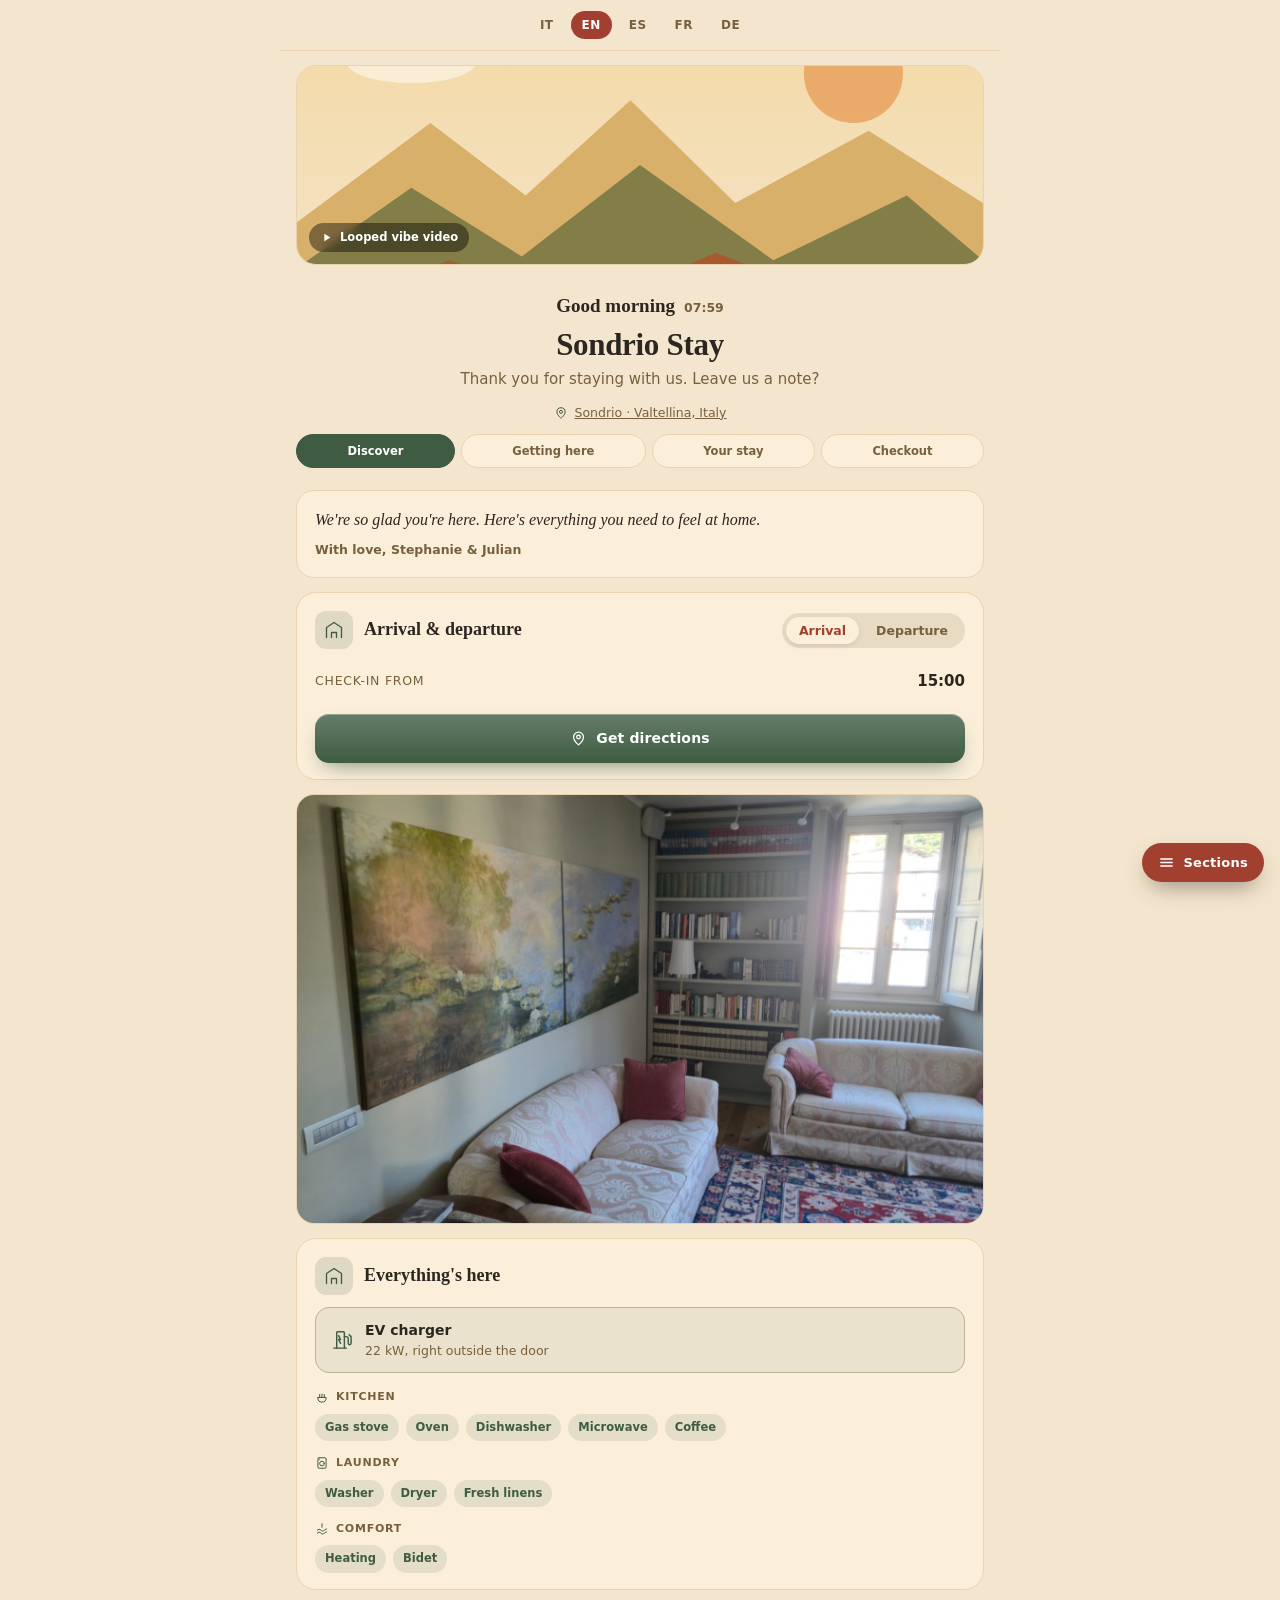
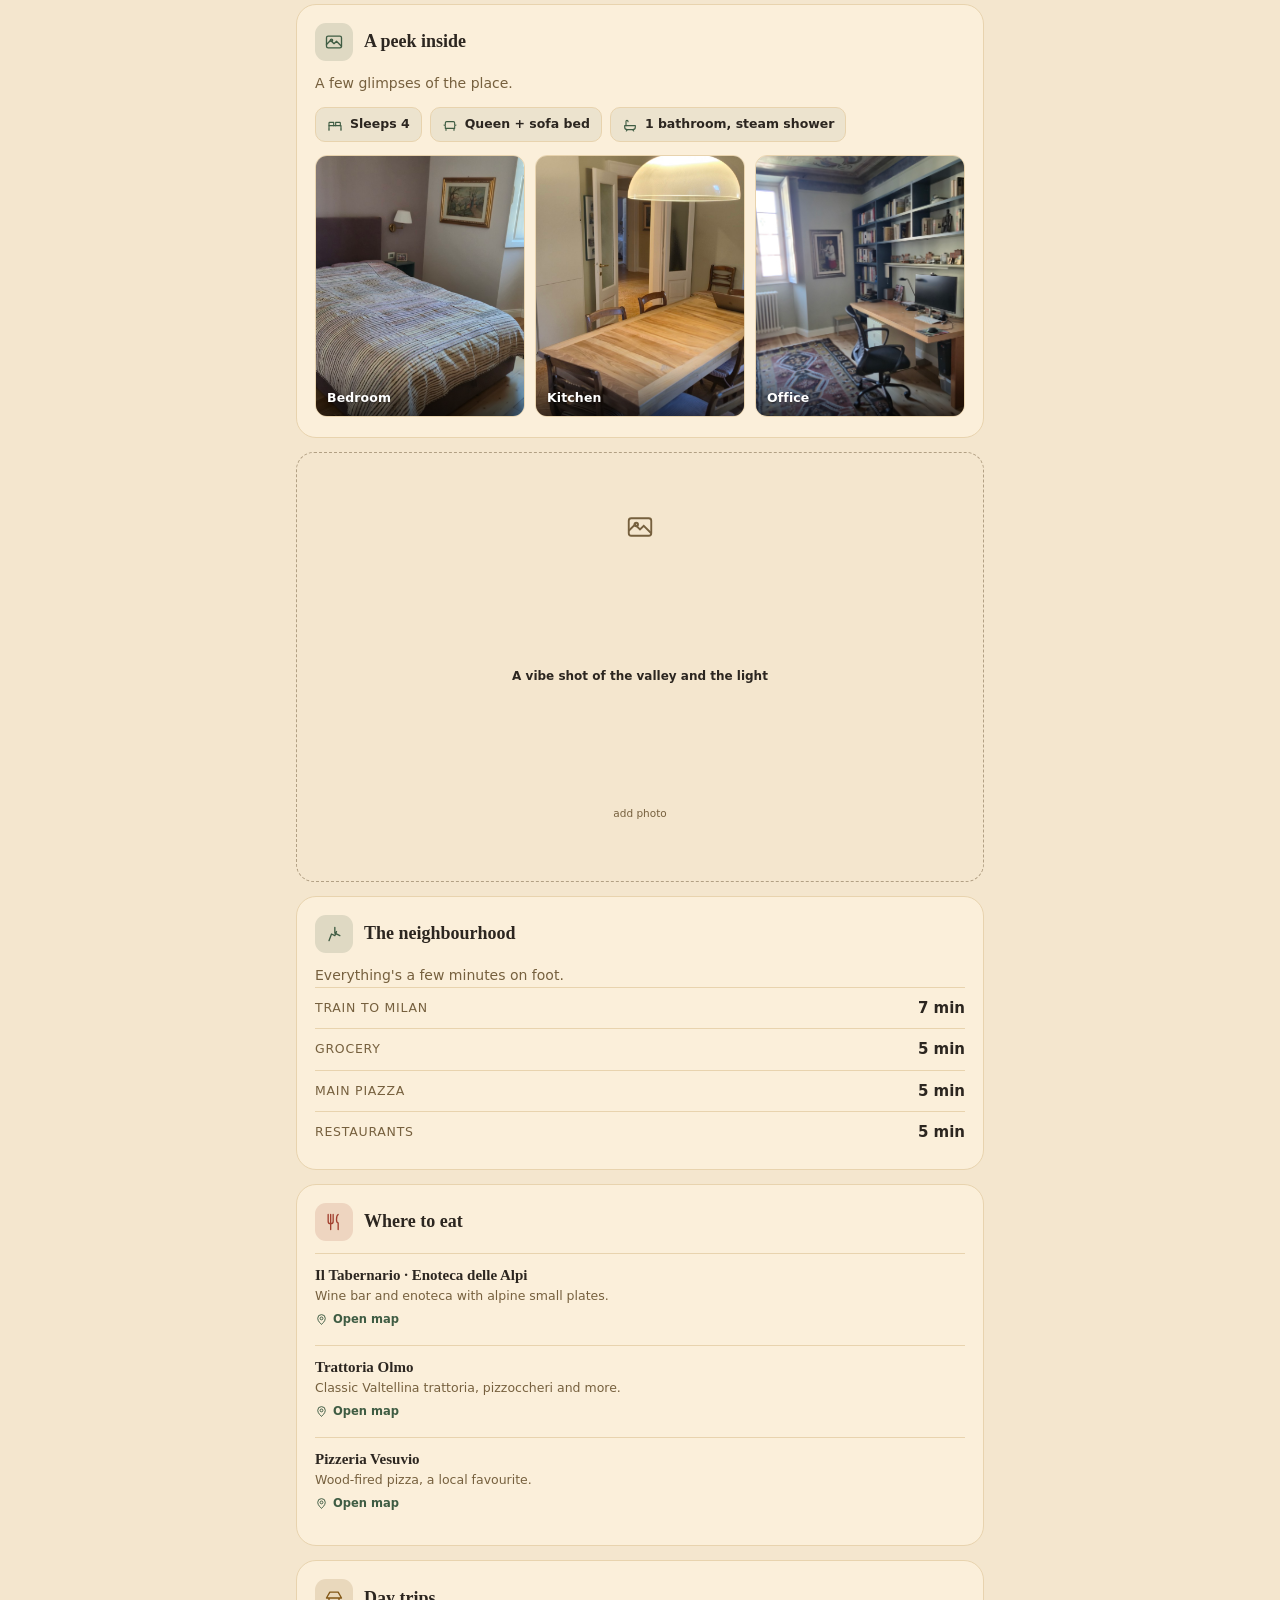
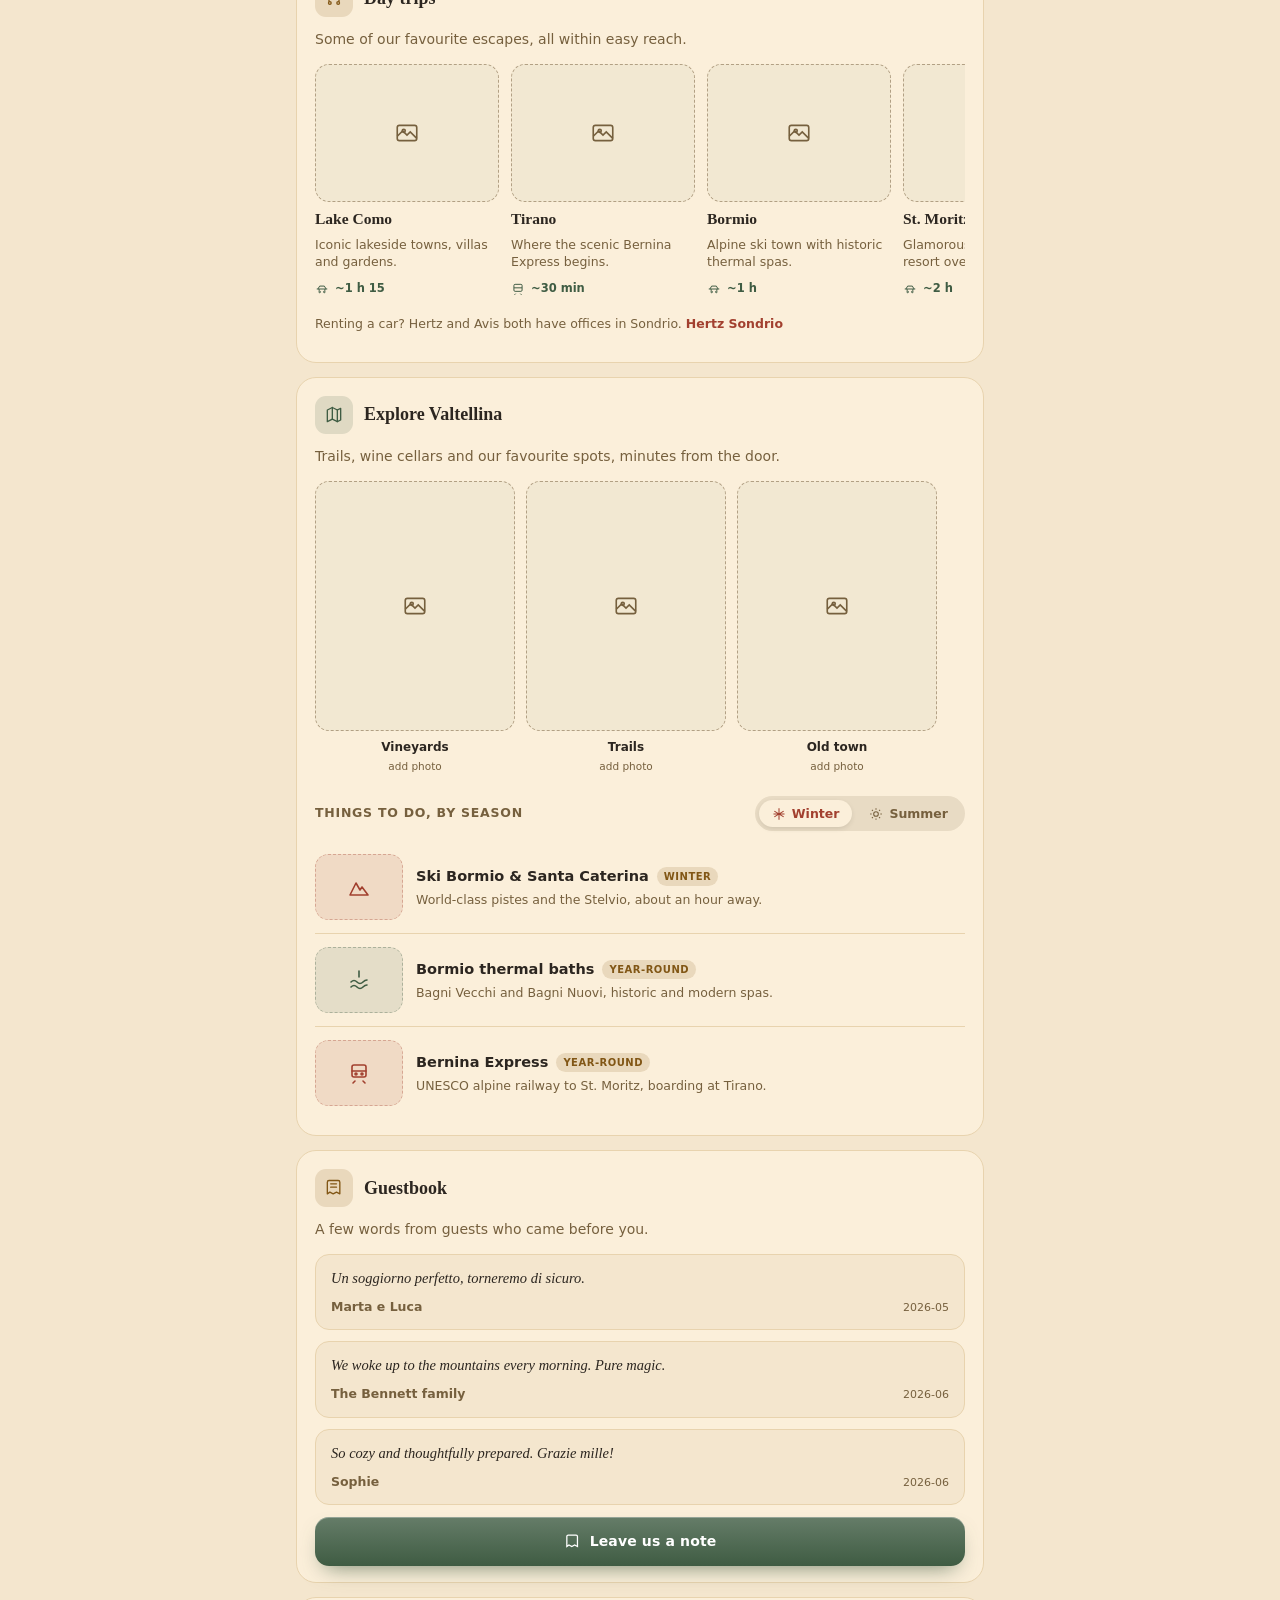
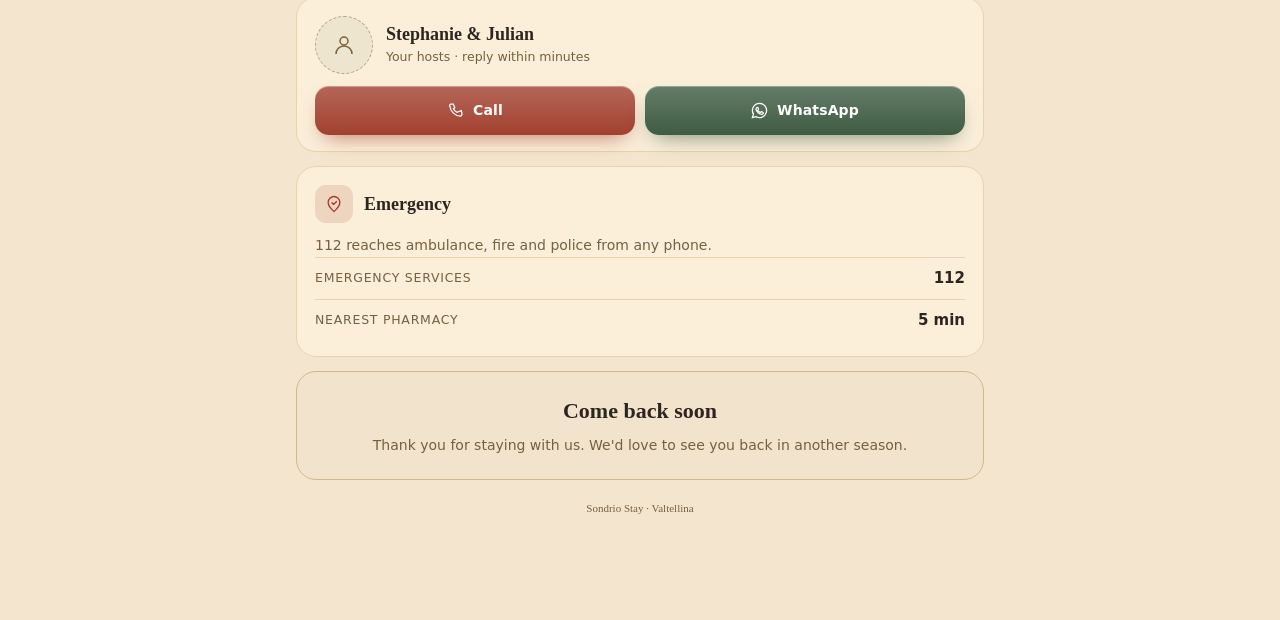
==== commit d5396a5d: "streamline: drop door-code/Wi-Fi/unlock, journey-led nav, carousel peek - Remove door code, Wi-Fi ca" ====
--- a/index.html
+++ b/index.html
@@ -39,10 +39,10 @@
         <div class="timeline"><span class="greeting" data-greeting data-t="greetEvening">Good evening</span><span class="clock" data-clock aria-hidden="true"></span></div>
         <div class="htitle">Sondrio Stay</div>
         <p class="hsub" data-hero-sub data-t="heroSub">Everything you need for a restful stay in Sondrio.</p>
-        <div class="loc">
+        <a class="loc" href="#" data-quick-directions>
           <svg viewBox="0 0 24 24"><path d="M12 21s7-5.7 7-11a7 7 0 0 0-14 0c0 5.3 7 11 7 11Z"/><circle cx="12" cy="10" r="2.6"/></svg>
           Sondrio · Valtellina, Italy
-        </div>
+        </a>
       </div>
     </section>
 
@@ -58,21 +58,8 @@
       <button type="button" class="journeytip-x" data-tip-dismiss aria-label="Dismiss">&times;</button>
     </p>
 
-    <nav class="quickbar reveal" aria-label="Quick access">
-      <button class="qpill" data-quick="door"><svg viewBox="0 0 24 24"><rect x="5" y="11" width="14" height="9" rx="2"/><path d="M8 11V8a4 4 0 0 1 8 0v3"/></svg><span data-t="doorCode">Door code</span></button>
-      <button class="qpill" data-quick="wifi"><svg viewBox="0 0 24 24"><path d="M5 12.5a10 10 0 0 1 14 0"/><path d="M8.5 16a5 5 0 0 1 7 0"/><circle cx="12" cy="19" r="1"/></svg><span data-t="wifi">Wi-Fi</span></button>
-      <a class="qpill" href="#" data-quick-directions><svg viewBox="0 0 24 24"><path d="M12 21s7-5.7 7-11a7 7 0 0 0-14 0c0 5.3 7 11 7 11Z"/><circle cx="12" cy="10" r="2.6"/></svg><span data-t="getDirections">Directions</span></a>
-    </nav>
-
     <div class="body">
-      <div class="privacy reveal" data-journey="arrive">
-        <svg viewBox="0 0 24 24"><rect x="5" y="11" width="14" height="9" rx="2"/><path d="M8 11V8a4 4 0 0 1 8 0v3"/></svg>
-        <span class="pt" data-t="privacyText">Your check-in code and Wi-Fi are private to guests.</span>
-        <input id="unlockInput" class="unlockinput" type="text" inputmode="text" autocomplete="off" placeholder="Access phrase" data-t-placeholder="accessPhrase" aria-label="Access phrase">
-        <button class="unlockbtn" id="unlockBtn" data-t="unlock">Unlock</button>
-      </div>
-
-      <div class="note reveal" data-journey="welcome arrive stay">
+      <div class="note reveal" data-journey="welcome arrive stay" id="welcome-note">
         <p data-t="welcomeNote">We're so glad you're here. Here's everything you need to feel at home.</p>
         <div class="sig" data-t="sig">With love, Stephanie &amp; Julian</div>
       </div>
@@ -88,7 +75,7 @@
         </div>
         <div class="adpane" data-ad-pane="arrival">
           <div class="row"><span class="rlabel" data-t="checkinFrom">Check-in from</span><span class="rval">15:00</span></div>
-          <div class="row"><span class="rlabel" data-t="doorCode">Door code</span><span class="rval secret"><span class="mask"><svg viewBox="0 0 24 24"><rect x="5" y="11" width="14" height="9" rx="2"/><path d="M8 11V8a4 4 0 0 1 8 0v3"/></svg>••••</span><span class="real" data-secret="doorCode"><span class="sval"></span><button class="copy" data-t="copy">Copy</button></span></span></div>
+          <a class="btn green" href="#" data-quick-directions><svg viewBox="0 0 24 24"><path d="M12 21s7-5.7 7-11a7 7 0 0 0-14 0c0 5.3 7 11 7 11Z"/><circle cx="12" cy="10" r="2.6"/></svg><span data-t="getDirections">Get directions</span></a>
         </div>
         <div class="adpane" data-ad-pane="departure" hidden>
           <div class="row"><span class="rlabel" data-t="checkoutBy">Check-out by</span><span class="rval">12:00</span></div>
@@ -99,15 +86,6 @@
 
       <img class="bandshot reveal" data-journey="welcome stay" src="media/living_room_light.jpg" alt="The living room" loading="lazy">
 
-      <article class="card reveal" id="card-wifi" data-journey="arrive stay leave">
-        <div class="chead">
-          <span class="cicon" style="--tint:var(--accent)"><svg viewBox="0 0 24 24"><path d="M5 12.5a10 10 0 0 1 14 0"/><path d="M8.5 16a5 5 0 0 1 7 0"/><circle cx="12" cy="19" r="1"/></svg></span>
-          <span class="ctitle" data-t="wifi">Wi-Fi</span>
-        </div>
-        <div class="row"><span class="rlabel" data-t="network">Network</span><span class="rval">CasaSondrio<button class="copy" data-copy="CasaSondrio" data-t="copy">Copy</button></span></div>
-        <div class="row"><span class="rlabel" data-t="password">Password</span><span class="rval secret"><span class="mask"><svg viewBox="0 0 24 24"><rect x="5" y="11" width="14" height="9" rx="2"/><path d="M8 11V8a4 4 0 0 1 8 0v3"/></svg>••••••</span><span class="real" data-secret="wifiPassword"><span class="sval"></span><button class="copy" data-t="copy">Copy</button></span></span></div>
-      </article>
-
       <article class="card reveal" id="card-amenities" data-journey="stay">
         <div class="chead">
           <span class="cicon" style="--tint:var(--g)"><svg viewBox="0 0 24 24"><path d="M3 21V9l9-6 9 6v12"/><path d="M9 21v-6h6v6"/></svg></span>
@@ -131,7 +109,7 @@
         </div>
       </article>
 
-      <article class="card reveal" id="card-peek" data-journey="welcome stay">
+      <article class="card peekcard reveal" id="card-peek" data-journey="welcome stay">
         <div class="chead">
           <span class="cicon" style="--tint:var(--g)"><svg viewBox="0 0 24 24"><rect x="3" y="5" width="18" height="14" rx="2"/><path d="m3 15 5-5 4 4 3-3 6 6"/><circle cx="9" cy="10" r="1.4"/></svg></span>
           <span class="ctitle" data-t="peekTitle">A peek inside</span>
@@ -281,7 +259,7 @@
         </div>
       </article>
 
-      <article class="card reveal" id="card-guestbook" data-journey="welcome after">
+      <article class="card reveal" id="card-guestbook" data-journey="welcome after leave">
         <div class="chead">
           <span class="cicon" style="--tint:var(--gold)"><svg viewBox="0 0 24 24"><path d="M4 5a2 2 0 0 1 2-2h11a2 2 0 0 1 2 2v14l-4-2-4 2-4-2-3 2Z"/><path d="M8 7h7M8 11h7"/></svg></span>
           <span class="ctitle" data-t="gbTitle">Guestbook</span>
@@ -315,7 +293,7 @@
         <div class="row"><span class="rlabel" data-t="emPharmacy">Nearest pharmacy</span><span class="rval">5 min</span></div>
       </article>
 
-      <div class="sendoff reveal" data-journey="leave after">
+      <div class="sendoff reveal" id="sendoff" data-journey="leave after">
         <div class="sotitle" data-t="soTitle">Come back soon</div>
         <p class="sotext" data-t="soText">Thank you for staying with us. We'd love to see you back in another season.</p>
       </div>
@@ -325,15 +303,15 @@
 
     <nav class="sectionsnav" aria-label="Jump to section">
       <div class="sectionsmenu" id="sectionsMenu" hidden>
-        <a href="#card-arrival" data-t="tabArrival">Arrival</a>
-        <a href="#card-wifi" data-t="wifi">Wi-Fi</a>
-        <a href="#card-peek" data-t="peekTitle">A peek inside</a>
-        <a href="#card-explore" data-t="exploreTitle">Explore Valtellina</a>
-        <a href="#card-eat" data-t="eatTitle">Where to eat</a>
-        <a href="#card-daytrips" data-t="dtTitle">Day trips</a>
-        <a href="#card-guestbook" data-t="gbTitle">Guestbook</a>
-        <a href="#card-hosts" data-t="navHosts">Your hosts</a>
-        <a href="#card-emergency" data-t="emTitle">Emergency</a>
+        <a href="#card-arrival" data-section="arrival" data-t="tabArrival">Arrival</a>
+        <a href="#card-peek" data-section="peek" data-t="peekTitle">A peek inside</a>
+        <a href="#card-explore" data-section="explore" data-t="exploreTitle">Explore Valtellina</a>
+        <a href="#card-eat" data-section="eat" data-t="eatTitle">Where to eat</a>
+        <a href="#card-daytrips" data-section="daytrips" data-t="dtTitle">Day trips</a>
+        <a href="#card-guestbook" data-section="guestbook" data-t="gbTitle">Guestbook</a>
+        <a href="#card-hosts" data-section="hosts" data-t="navHosts">Your hosts</a>
+        <a href="#card-emergency" data-section="emergency" data-t="emTitle">Emergency</a>
+        <a href="#sendoff" data-section="sendoff" data-t="soTitle" hidden>Come back soon</a>
       </div>
       <button class="sectionsbtn" id="sectionsToggle" aria-expanded="false" aria-controls="sectionsMenu">
         <svg viewBox="0 0 24 24" aria-hidden="true"><path d="M4 7h16M4 12h16M4 17h16"/></svg>
--- a/css/styles.css
+++ b/css/styles.css
@@ -197,27 +197,15 @@
 /* real photo in a gallery slot (replaces the .frame placeholder) */
 .slot .shot{width:100%;height:auto;aspect-ratio:4/5;border-radius:14px;display:block;border:1px solid var(--line)}
 
-/* ---- "A peek inside" collage: key rooms big, minor rooms small, captions on photos ---- */
-.gallery.mosaic{display:grid;gap:8px;margin-top:13px;overflow:visible;padding-bottom:0;
-  grid-template-columns:1fr 1fr;grid-auto-rows:118px;
-  grid-template-areas:"bed bed" "bed bed" "kit kit" "kit kit" "off off" "off off" "liv liv" "liv liv" "sof bath" "steam laundry"}
-.mosaic .slot{position:relative;border-radius:12px;overflow:hidden;border:1px solid var(--line)}
-.mosaic .slot .shot{width:100%;height:100%;object-fit:cover;border:none;border-radius:0;display:block;
-  transition:transform .35s var(--ease)}
-.mosaic .slotlabel{position:absolute;left:0;right:0;bottom:0;margin:0;padding:20px 11px 8px;z-index:1;text-align:left;
-  color:#fff;font-weight:700;font-size:12px;letter-spacing:.01em;text-shadow:0 1px 2px rgba(0,0,0,.35);
-  background:linear-gradient(to top,color-mix(in srgb,#000 58%,transparent),transparent)}
-@media (min-width:720px){
-  .gallery.mosaic{gap:10px;grid-template-columns:repeat(4,1fr);grid-auto-rows:128px;
-    grid-template-areas:
-      "bed bed kit kit"
-      "bed bed kit kit"
-      "off off liv liv"
-      "off off liv liv"
-      "sof bath steam laundry"}
-  .mosaic .slotlabel{font-size:12.5px}
-  .mosaic .slot:hover .shot{transform:scale(1.06)}
-}
+/* ---- "A peek inside" horizontal carousel: swipe photos, label on each ---- */
+.gallery.mosaic{display:flex;gap:10px;margin-top:13px;overflow-x:auto;padding-bottom:4px;scrollbar-width:none}
+.gallery.mosaic::-webkit-scrollbar{display:none}
+.mosaic .slot{flex:0 0 210px;display:block;position:relative;min-width:0;gap:0;border-radius:12px;overflow:hidden;border:1px solid var(--line)}
+.mosaic .slot .shot{width:100%;aspect-ratio:4/5;object-fit:cover;display:block;border:none;border-radius:0;transition:transform .35s var(--ease)}
+.mosaic .slotlabel{position:absolute;left:0;right:0;bottom:0;margin:0;padding:22px 11px 8px;z-index:1;text-align:left;
+  color:#fff;font-weight:700;font-size:12.5px;letter-spacing:.01em;text-shadow:0 1px 2px rgba(0,0,0,.35);
+  background:linear-gradient(to top,color-mix(in srgb,#000 60%,transparent),transparent)}
+.mosaic .slot:hover .shot{transform:scale(1.05)}
 
 /* ---- day-trip cards (photo + what-it-is + time) ---- */
 .trips{display:flex;gap:12px;overflow-x:auto;margin-top:13px;padding-bottom:4px;scrollbar-width:none}
@@ -371,17 +359,8 @@
 html[data-tod="night"] .copy:hover{color:var(--bg)}
 html[data-tod="night"] .jpill[aria-pressed="true"]{color:var(--bg)}
 
-/* ---- journey phase card ordering + emphasis ---- */
-.body > [data-journey]{order:0}
-html[data-journey="welcome"] [data-journey~="welcome"]{order:-30}
-html[data-journey="arrive"] [data-journey~="arrive"]{order:-30}
-html[data-journey="stay"] [data-journey~="stay"]{order:-30}
-html[data-journey="leave"] [data-journey~="leave"]{order:-30}
-html[data-journey="welcome"] .card[data-journey~="welcome"],
-html[data-journey="arrive"] .card[data-journey~="arrive"],
-html[data-journey="stay"] .card[data-journey~="stay"],
-html[data-journey="leave"] .card[data-journey~="leave"]{
-  box-shadow:0 0 0 1px color-mix(in srgb,var(--g) 22%,var(--line)),0 8px 22px -12px color-mix(in srgb,var(--g) 16%,transparent)}
+/* ---- journey phase (date-based) ---- */
+html[data-journey="leave"] .note{display:none}
 .privacy.pre-arrival{opacity:.92}
 
 @media (prefers-reduced-motion:reduce){*{animation:none!important;transition:none!important}.reveal{opacity:1;transform:none}html{scroll-behavior:auto}}
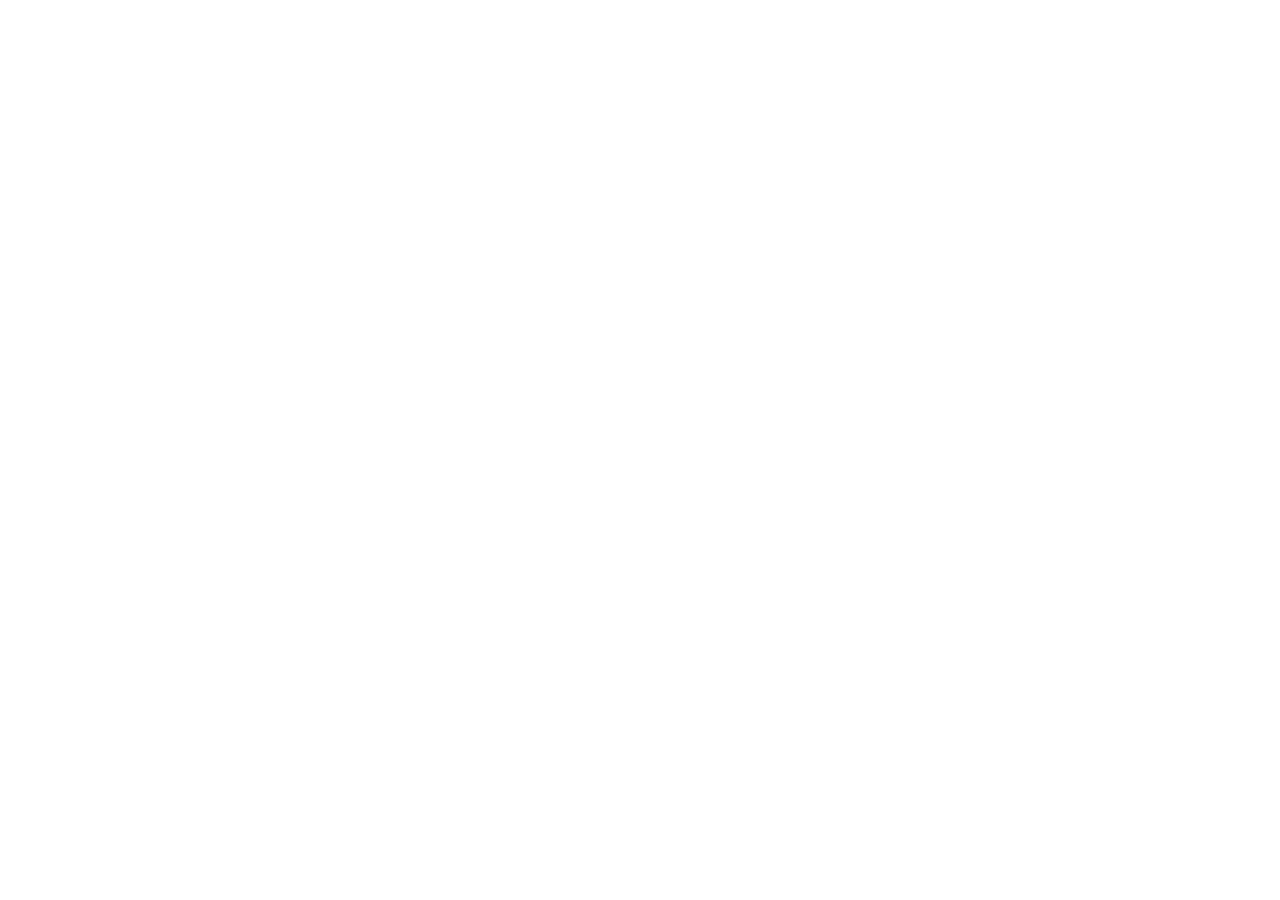
==== commit d5b8593b: "save changes" ====
--- a/index.html
+++ b/index.html
@@ -36,9 +36,10 @@
         <span class="loopTag"><svg viewBox="0 0 24 24"><path d="M8 5v14l11-7z"/></svg><span data-t="loopTag">Looped vibe video</span></span>
       </div>
       <div class="heroText reveal">
-        <div class="timeline"><span class="greeting" data-greeting data-t="greetEvening">Good evening</span><span class="clock" data-clock aria-hidden="true"></span></div>
+        <div class="timeline"><span class="greeting" data-greeting data-t="greetEvening">Good evening</span></div>
         <div class="htitle">Sondrio Stay</div>
         <p class="hsub" data-hero-sub data-t="heroSub">Everything you need for a restful stay in Sondrio.</p>
+        <p class="staydates" data-stay-dates hidden></p>
         <a class="loc" href="#" data-quick-directions>
           <svg viewBox="0 0 24 24"><path d="M12 21s7-5.7 7-11a7 7 0 0 0-14 0c0 5.3 7 11 7 11Z"/><circle cx="12" cy="10" r="2.6"/></svg>
           Sondrio · Valtellina, Italy
@@ -46,27 +47,66 @@
       </div>
     </section>
 
-    <nav class="journeybar reveal" aria-label="Your trip">
-      <button class="jpill" type="button" data-journey="welcome" aria-pressed="false"><span data-t="jWelcome">Discover</span></button>
+    <nav class="journeybar" aria-label="Your trip">
+      <button class="jpill" type="button" data-journey="welcome" aria-pressed="false"><span data-t="jWelcome">Prepare for your arrival</span></button>
       <button class="jpill" type="button" data-journey="arrive" aria-pressed="false"><span data-t="jArrive">Getting here</span></button>
-      <button class="jpill" type="button" data-journey="stay" aria-pressed="false"><span data-t="jStay">Your stay</span></button>
+      <button class="jpill" type="button" data-journey="stay" aria-pressed="false"><span data-t="jStay">Plan Excursions</span></button>
       <button class="jpill" type="button" data-journey="leave" aria-pressed="false"><span data-t="jLeave">Checkout</span></button>
     </nav>
 
-    <p class="journeytip reveal" data-journey-tip hidden>
+    <p class="journeytip" data-journey-tip hidden>
       <button type="button" class="journeytip-btn"><span data-journey-tip-text data-t="jTipMorning">Good morning! Day trips are within easy reach.</span></button>
       <button type="button" class="journeytip-x" data-tip-dismiss aria-label="Dismiss">&times;</button>
     </p>
 
     <div class="body">
-      <div class="note reveal" data-journey="welcome arrive stay" id="welcome-note">
-        <p data-t="welcomeNote">We're so glad you're here. Here's everything you need to feel at home.</p>
-        <div class="sig" data-t="sig">With love, Stephanie &amp; Julian</div>
+      <div class="note" data-journey="welcome arrive stay" id="welcome-note">
+        <div class="noterow">
+          <span class="portrait"><img class="shot" src="media/steph_and_julian_2.jpg" alt="Stephanie and Julian" loading="lazy"></span>
+          <div class="notebody">
+            <p data-t="welcomeNoteWelcome">We can't wait to host you. Here's a preview of what's waiting.</p>
+            <div class="sig" data-t="sig">With love, Stephanie &amp; Julian</div>
+          </div>
+        </div>
       </div>
 
-      <article class="card reveal" id="card-arrival" data-journey="arrive leave">
-        <div class="chead">
-          <span class="cicon" style="--tint:var(--g)"><svg viewBox="0 0 24 24"><path d="M3 21V9l9-6 9 6v12"/><path d="M9 21v-6h6v6"/></svg></span>
+      <article class="card" id="card-gettinghere" data-journey="welcome arrive">
+        <div class="chead">
+          <span class="ctitle" data-t="ghTitle">Getting here</span>
+        </div>
+        <p class="ptext" data-t="ghText">How to reach Sondrio and find the apartment — we'll fill in our exact tips soon.</p>
+        <div class="ghblock">
+          <h3 class="ghlabel" data-t="ghTrainTitle">By train from Milan</h3>
+          <p class="ghtext" data-t="ghTrainText">Step-by-step directions coming soon — Milano Centrale → Sondrio (~2 h), then a short walk or taxi.</p>
+        </div>
+        <div class="ghblock">
+          <h3 class="ghlabel" data-t="ghCarTitle">By car &amp; parking</h3>
+          <p class="ghtext" data-t="ghCarText">Driving directions and your reserved parking spot — details and photos coming soon.</p>
+          <div class="arriveshots">
+            <div class="arriveslot">
+              <img class="shot" src="media/walking_bridge.jpg" alt="Bridge approach" loading="lazy">
+              <div class="slotlabel" data-t="ghBridgePhoto">Bridge approach</div>
+            </div>
+            <div class="arriveslot">
+              <div class="frame"><svg viewBox="0 0 24 24"><rect x="3" y="5" width="18" height="14" rx="2"/><path d="m3 15 5-5 4 4 3-3 6 6"/><circle cx="9" cy="10" r="1.4"/></svg></div>
+              <div class="slotlabel" data-t="ghParkingPhoto">Parking spot</div>
+              <div class="slotsub" data-t="addPhoto">add photo</div>
+            </div>
+          </div>
+        </div>
+        <div class="ghblock">
+          <h3 class="ghlabel" data-t="ghBuildingTitle">At the building</h3>
+          <p class="ghtext" data-t="ghBuildingText">What to expect at the entrance — photos and instructions coming soon.</p>
+        </div>
+        <div class="ghblock">
+          <h3 class="ghlabel" data-t="ghAirTitle">From the airports</h3>
+          <p class="ghtext" data-t="ghAirText">Malpensa, Linate or Bergamo — our route tips coming soon.</p>
+        </div>
+        <a class="btn green" href="#" data-quick-directions><svg viewBox="0 0 24 24"><path d="M12 21s7-5.7 7-11a7 7 0 0 0-14 0c0 5.3 7 11 7 11Z"/><circle cx="12" cy="10" r="2.6"/></svg><span data-t="getDirections">Get directions</span></a>
+      </article>
+
+      <article class="card" id="card-arrival" data-journey="arrive leave">
+        <div class="chead">
           <span class="ctitle" data-t="arrival">Arrival &amp; departure</span>
           <div class="adtoggle" role="group" aria-label="Arrival or departure">
             <button class="adbtn" data-ad="arrival" aria-pressed="true"><span data-t="tabArrival">Arrival</span></button>
@@ -75,43 +115,58 @@
         </div>
         <div class="adpane" data-ad-pane="arrival">
           <div class="row"><span class="rlabel" data-t="checkinFrom">Check-in from</span><span class="rval">15:00</span></div>
+          <div class="ghblock">
+            <h3 class="ghlabel" data-t="arrDoorPhoto">Front door</h3>
+            <div class="arriveslot arriveslot--wide">
+              <div class="frame"><svg viewBox="0 0 24 24"><rect x="3" y="5" width="18" height="14" rx="2"/><path d="m3 15 5-5 4 4 3-3 6 6"/><circle cx="9" cy="10" r="1.4"/></svg></div>
+              <div class="slotsub" data-t="addPhoto">add photo</div>
+            </div>
+          </div>
+          <div class="ghblock">
+            <h3 class="ghlabel" data-t="arrEntryTitle">Building entry</h3>
+            <p class="ghtext" data-t="arrEntryText">How to get inside — we'll add your exact buzzer, floor, and unit details.</p>
+            <div class="row"><span class="rlabel" data-t="arrBuzzer">Buzzer / intercom</span><span class="rval ph" data-t="arrBuzzerPh">Name on the buzzer</span></div>
+            <div class="row"><span class="rlabel" data-t="arrFloor">Floor</span><span class="rval ph" data-t="arrFloorPh">e.g. 2nd</span></div>
+            <div class="row"><span class="rlabel" data-t="arrUnit">Unit / apartment</span><span class="rval ph" data-t="arrUnitPh">Apartment number</span></div>
+          </div>
+          <div class="ghblock">
+            <h3 class="ghlabel" data-t="arrParkingTitle">Where to park</h3>
+            <p class="ghtext" data-t="arrParkingText">Your reserved parking spot — details coming soon.</p>
+            <div class="evnote">
+              <svg viewBox="0 0 24 24"><path d="M7 21V5a1 1 0 0 1 1-1h6a1 1 0 0 1 1 1v16"/><path d="M4 21h13"/><path d="M15 9h2a2 2 0 0 1 2 2v5a1.5 1.5 0 0 0 3 0v-7l-2-2"/><path d="m9 8 2 4h-2l2 4"/></svg>
+              <p data-t="arrEvParkingText">22 kW EV charger right outside — park here for easy overnight charging.</p>
+            </div>
+          </div>
           <a class="btn green" href="#" data-quick-directions><svg viewBox="0 0 24 24"><path d="M12 21s7-5.7 7-11a7 7 0 0 0-14 0c0 5.3 7 11 7 11Z"/><circle cx="12" cy="10" r="2.6"/></svg><span data-t="getDirections">Get directions</span></a>
         </div>
         <div class="adpane" data-ad-pane="departure" hidden>
           <div class="row"><span class="rlabel" data-t="checkoutBy">Check-out by</span><span class="rval">12:00</span></div>
           <div class="cotitle" data-t="coTitle">Before you go</div>
           <div class="colist" id="checkout"></div>
-        </div>
-      </article>
-
-      <img class="bandshot reveal" data-journey="welcome stay" src="media/living_room_light.jpg" alt="The living room" loading="lazy">
-
-      <article class="card reveal" id="card-amenities" data-journey="stay">
-        <div class="chead">
-          <span class="cicon" style="--tint:var(--g)"><svg viewBox="0 0 24 24"><path d="M3 21V9l9-6 9 6v12"/><path d="M9 21v-6h6v6"/></svg></span>
-          <span class="ctitle" data-t="inclTitle">Everything's here</span>
-        </div>
-        <div class="evfeature">
-          <svg viewBox="0 0 24 24"><path d="M7 21V5a1 1 0 0 1 1-1h6a1 1 0 0 1 1 1v16"/><path d="M4 21h13"/><path d="M15 9h2a2 2 0 0 1 2 2v5a1.5 1.5 0 0 0 3 0v-7l-2-2"/><path d="m9 8 2 4h-2l2 4"/></svg>
-          <div><div class="evname" data-t="evName">EV charger</div><div class="evsub" data-t="evSub">22 kW, right outside the door</div></div>
-        </div>
-        <div class="amgroup">
-          <div class="amglabel"><svg viewBox="0 0 24 24"><path d="M5 11h14v1a7 7 0 0 1-14 0v-1Z"/><path d="M8 11V6M12 11V5M16 11V6"/></svg><span data-t="amKitchen">Kitchen</span></div>
-          <div class="chips"><span class="chip" data-t="cStove">Gas stove</span><span class="chip" data-t="cOven">Oven</span><span class="chip" data-t="cDish">Dishwasher</span><span class="chip" data-t="cMicro">Microwave</span><span class="chip" data-t="c1">Coffee</span></div>
-        </div>
-        <div class="amgroup">
-          <div class="amglabel"><svg viewBox="0 0 24 24"><rect x="5" y="3" width="14" height="18" rx="2"/><circle cx="12" cy="13" r="4"/><path d="M8 6h.01"/></svg><span data-t="amLaundry">Laundry</span></div>
-          <div class="chips"><span class="chip" data-t="c2">Washer</span><span class="chip" data-t="c5">Dryer</span><span class="chip" data-t="c3">Fresh linens</span></div>
-        </div>
-        <div class="amgroup">
-          <div class="amglabel"><svg viewBox="0 0 24 24"><path d="M4 14c2-2 4-2 6 0s4 2 6 0 4-2 4-2M4 19c2-2 4-2 6 0s4 2 6 0 4-2 4-2M12 3v6"/></svg><span data-t="amComfort">Comfort</span></div>
-          <div class="chips"><span class="chip" data-t="c4">Heating</span><span class="chip" data-t="cBidet">Bidet</span></div>
-        </div>
-      </article>
-
-      <article class="card peekcard reveal" id="card-peek" data-journey="welcome stay">
-        <div class="chead">
-          <span class="cicon" style="--tint:var(--g)"><svg viewBox="0 0 24 24"><rect x="3" y="5" width="18" height="14" rx="2"/><path d="m3 15 5-5 4 4 3-3 6 6"/><circle cx="9" cy="10" r="1.4"/></svg></span>
+          <div class="cotitle" data-t="gtkTitle">Good to know</div>
+          <div class="ghblock">
+            <h3 class="ghlabel" data-t="gtkBinsT">Bins &amp; recycling</h3>
+            <p class="ghtext" data-t="gtkBinsD">Which bins go out and where they go — details coming soon.</p>
+          </div>
+          <div class="ghblock">
+            <h3 class="ghlabel" data-t="gtkKeysT">Keys &amp; lockbox</h3>
+            <p class="ghtext" data-t="gtkKeysD">Where to leave the keys — details coming soon.</p>
+          </div>
+          <div class="ghblock">
+            <h3 class="ghlabel" data-t="gtkBedsT">Beds &amp; linens</h3>
+            <p class="ghtext" data-t="gtkBedsD">Leave the beds as they are — we'll take care of the linens.</p>
+          </div>
+          <div class="ghblock">
+            <h3 class="ghlabel" data-t="gtkLateT">Running late or have luggage?</h3>
+            <p class="ghtext" data-t="gtkLateD">Message us — we'll do our best to help.</p>
+          </div>
+        </div>
+      </article>
+
+      <img class="bandshot" id="band-living" data-journey="welcome" src="media/living_room_light.jpg" alt="The living room" loading="lazy">
+
+      <article class="card peekcard" id="card-peek" data-journey="welcome">
+        <div class="chead">
           <span class="ctitle" data-t="peekTitle">A peek inside</span>
         </div>
         <p class="ptext" data-t="peekText">A few glimpses of the place.</p>
@@ -129,139 +184,439 @@
           <div class="slot" style="grid-area:bath"><img class="shot" src="media/bathroom.jpg" alt="Bathroom" loading="lazy"><span class="slotlabel" data-t="pBathroom">Bathroom</span></div>
           <div class="slot" style="grid-area:steam"><img class="shot" src="media/steam_shower.jpg" alt="Steam shower" loading="lazy"><span class="slotlabel" data-t="pSteam">Steam shower</span></div>
           <div class="slot" style="grid-area:laundry"><img class="shot" src="media/laundry_room.jpg" alt="Laundry room" loading="lazy"><span class="slotlabel" data-t="pLaundry">Laundry</span></div>
-        </div>
-      </article>
-
-      <div class="band reveal" data-journey="welcome stay">
-        <svg viewBox="0 0 24 24"><rect x="3" y="5" width="18" height="14" rx="2"/><path d="m3 15 5-5 4 4 3-3 6 6"/><circle cx="9" cy="10" r="1.4"/></svg>
-        <span class="cap" data-t="bandVibe">A vibe shot of the valley and the light</span>
-        <span class="sub" data-t="addPhoto">add photo</span>
-      </div>
-
-      <article class="card reveal" id="card-neighbourhood" data-journey="welcome stay">
-        <div class="chead">
-          <span class="cicon" style="--tint:var(--g)"><svg viewBox="0 0 24 24"><path d="M13 4v7l6 3M6 20l3-8 4 2 2-5"/><circle cx="6" cy="20" r="0"/></svg></span>
-          <span class="ctitle" data-t="nbTitle">The neighbourhood</span>
-        </div>
-        <p class="ptext" data-t="nbText">Everything's a few minutes on foot.</p>
-        <div class="row"><span class="rlabel" data-t="nbTrain">Train to Milan</span><span class="rval">7 min</span></div>
-        <div class="row"><span class="rlabel" data-t="nbGrocery">Grocery</span><span class="rval">5 min</span></div>
-        <div class="row"><span class="rlabel" data-t="nbPiazza">Main piazza</span><span class="rval">5 min</span></div>
-        <div class="row"><span class="rlabel" data-t="nbFood">Restaurants</span><span class="rval">5 min</span></div>
-      </article>
-
-      <article class="card reveal" id="card-eat" data-journey="stay">
-        <div class="chead">
-          <span class="cicon" style="--tint:var(--accent)"><svg viewBox="0 0 24 24"><path d="M5 3v8a3 3 0 0 0 6 0V3M8 3v18M17 3c-1.5 1-2 3-2 6s.5 4 2 4v8"/></svg></span>
+          <div class="slot"><img class="shot" src="media/foyer.jpg" alt="Entryway" loading="lazy"><span class="slotlabel" data-t="pFoyer">Entryway</span></div>
+        </div>
+      </article>
+
+      <article class="card" id="card-amenities" data-journey="welcome">
+        <div class="chead">
+          <span class="ctitle" data-t="inclTitle">Everything's here</span>
+        </div>
+        <div class="evfeature">
+          <svg viewBox="0 0 24 24"><path d="M7 21V5a1 1 0 0 1 1-1h6a1 1 0 0 1 1 1v16"/><path d="M4 21h13"/><path d="M15 9h2a2 2 0 0 1 2 2v5a1.5 1.5 0 0 0 3 0v-7l-2-2"/><path d="m9 8 2 4h-2l2 4"/></svg>
+          <div><div class="evname" data-t="evName">EV charger</div><div class="evsub" data-t="evSub">22 kW, right outside the door</div></div>
+        </div>
+        <div class="amgroup">
+          <div class="amglabel"><svg viewBox="0 0 24 24"><rect x="3" y="4" width="18" height="12" rx="1"/><path d="M8 20h8M12 16v4"/><path d="M7 8h4v4H7z"/></svg><span data-t="amWorkspace">Workspace</span></div>
+          <p class="amitems" data-t="amWorkspaceItems">Fast, reliable Wi-Fi that handles video calls. Desk and monitor in the office.</p>
+          <p class="amitems" data-t="amWorkspaceQuiet">No quiet hours. Quiet most of the day; at night you may hear muted sounds from piazza concerts or events.</p>
+        </div>
+        <div class="amgroup">
+          <div class="amglabel"><svg viewBox="0 0 24 24"><path d="M5 11h14v1a7 7 0 0 1-14 0v-1Z"/><path d="M8 11V6M12 11V5M16 11V6"/></svg><span data-t="amKitchen">Kitchen</span></div>
+          <p class="amitems" data-t="amKitchenItems">Gas stove, oven, dishwasher, microwave, coffee</p>
+        </div>
+        <div class="amgroup">
+          <div class="amglabel"><svg viewBox="0 0 24 24"><rect x="5" y="3" width="14" height="18" rx="2"/><circle cx="12" cy="13" r="4"/><path d="M8 6h.01"/></svg><span data-t="amLaundry">Laundry</span></div>
+          <p class="amitems" data-t="amLaundryItems">Washer, dryer, fresh linens</p>
+        </div>
+        <div class="amgroup">
+          <div class="amglabel"><svg viewBox="0 0 24 24"><path d="M4 14c2-2 4-2 6 0s4 2 6 0 4-2 4-2M4 19c2-2 4-2 6 0s4 2 6 0 4-2 4-2M12 3v6"/></svg><span data-t="amComfort">Comfort</span></div>
+          <p class="amitems" data-t="amComfortItems">Heating, bidet, 2 yoga mats</p>
+        </div>
+      </article>
+
+      <article class="card" id="card-neighbourhood" data-journey="welcome stay">
+        <div class="chead">
+          <span class="ctitle" data-t="nbTitle">Essentials within walking distance</span>
+        </div>
+        <p class="ptext" data-t="nbText">Start at the piazza. Groceries and the train are a few minutes farther.</p>
+        <div class="berncall kitcall piazzacall">
+          <img class="berncall-shot" src="media/piazza_winter.jpg" alt="Piazza Garibaldi" loading="lazy">
+          <div class="berncall-body">
+            <div class="berncall-title">Piazza Garibaldi <span class="ptime" data-t="nbPiazzaTime">5 min walk</span></div>
+            <p class="berncall-desc" data-t="nbPiazzaDesc">The town centre. Cafés, shops, gelato, and the place to sit outside and peoplewatch. Almost everything you need starts here.</p>
+            <a class="tlink" href="https://www.google.com/maps/dir/?api=1&amp;destination=Piazza+Garibaldi,+Sondrio&amp;travelmode=walking" target="_blank" rel="noopener"><svg viewBox="0 0 24 24"><path d="M12 21s7-5.7 7-11a7 7 0 0 0-14 0c0 5.3 7 11 7 11Z"/><circle cx="12" cy="10" r="2.6"/></svg><span data-t="nbPiazzaLink">Walk there</span></a>
+          </div>
+        </div>
+        <div class="ttsub nbsub" data-t="nbAlso">Also nearby</div>
+        <div class="erow">
+          <div class="ecol">
+            <span class="elabel">Sondrio station</span>
+            <span class="ehint" data-t="nbTrainNote">Trains to Milan (~2 h)</span>
+          </div>
+          <span class="etime">7 min</span>
+          <a class="epin" href="https://www.google.com/maps/dir/?api=1&amp;destination=Stazione+di+Sondrio&amp;travelmode=walking" target="_blank" rel="noopener"><span class="vh" data-t="openMaps">Open map</span><svg viewBox="0 0 24 24"><path d="M12 21s7-5.7 7-11a7 7 0 0 0-14 0c0 5.3 7 11 7 11Z"/><circle cx="12" cy="10" r="2.6"/></svg></a>
+        </div>
+        <div class="erow">
+          <div class="ecol">
+            <span class="elabel">Iperal</span>
+            <span class="ehint" data-t="nbGrocery">Grocery</span>
+          </div>
+          <span class="etime">5 min</span>
+          <a class="epin" href="https://www.google.com/maps/dir/?api=1&amp;destination=Iperal,+Sondrio&amp;travelmode=walking" target="_blank" rel="noopener"><span class="vh" data-t="openMaps">Open map</span><svg viewBox="0 0 24 24"><path d="M12 21s7-5.7 7-11a7 7 0 0 0-14 0c0 5.3 7 11 7 11Z"/><circle cx="12" cy="10" r="2.6"/></svg></a>
+        </div>
+      </article>
+
+      <article class="card" id="card-eat" data-journey="stay">
+        <div class="chead">
           <span class="ctitle" data-t="eatTitle">Where to eat</span>
         </div>
-        <div class="eat">
-          <div style="flex:1">
-            <div class="ename">Il Tabernario · Enoteca delle Alpi</div>
-            <div class="edesc" data-t="eat1">Wine bar and enoteca with alpine small plates.</div>
-            <a class="emap" href="#"><svg viewBox="0 0 24 24"><path d="M12 21s7-5.7 7-11a7 7 0 0 0-14 0c0 5.3 7 11 7 11Z"/><circle cx="12" cy="10" r="2.6"/></svg><span data-t="openMaps">Open map</span></a>
-          </div>
-        </div>
-        <div class="eat">
-          <div style="flex:1">
-            <div class="ename">Trattoria Olmo</div>
-            <div class="edesc" data-t="eat2">Classic Valtellina trattoria, pizzoccheri and more.</div>
-            <a class="emap" href="#"><svg viewBox="0 0 24 24"><path d="M12 21s7-5.7 7-11a7 7 0 0 0-14 0c0 5.3 7 11 7 11Z"/><circle cx="12" cy="10" r="2.6"/></svg><span data-t="openMaps">Open map</span></a>
-          </div>
-        </div>
-        <div class="eat">
-          <div style="flex:1">
-            <div class="ename">Pizzeria Vesuvio</div>
-            <div class="edesc" data-t="eat3">Wood-fired pizza, a local favourite.</div>
-            <a class="emap" href="#"><svg viewBox="0 0 24 24"><path d="M12 21s7-5.7 7-11a7 7 0 0 0-14 0c0 5.3 7 11 7 11Z"/><circle cx="12" cy="10" r="2.6"/></svg><span data-t="openMaps">Open map</span></a>
-          </div>
-        </div>
-      </article>
-
-      <article class="card reveal" id="card-daytrips" data-journey="welcome stay">
-        <div class="chead">
-          <span class="cicon" style="--tint:var(--gold)"><svg viewBox="0 0 24 24"><path d="M3 12h18M3 12l4-7h10l4 7M6 12v4M18 12v4"/><circle cx="7" cy="18" r="1.6"/><circle cx="17" cy="18" r="1.6"/></svg></span>
+        <p class="ptext" data-t="eatText">Our favourites in and around Sondrio.</p>
+        <!-- "Show all" prefers your Google My Maps: create one at google.com/maps/d/
+             (add your restaurant pins), Share → "Embed on my site", copy the mid=…
+             value from the embed URL, and paste it into data-mymap below.
+             Until then it falls back to a walking route across the places. -->
+        <div class="eatmap" data-mymap="">
+          <iframe title="Map of our favourite places to eat" loading="lazy" referrerpolicy="no-referrer-when-downgrade" allowfullscreen></iframe>
+        </div>
+        <button type="button" class="eatall" data-eat-all aria-pressed="true"><svg viewBox="0 0 24 24"><path d="M4 6v14l6-3 6 3 4-2V4l-4 2-6-3-6 3Z"/><path d="M10 3v14M16 6v14"/></svg><span data-t="eatShowAll">Show all on map</span></button>
+        <div class="eatgroup">
+          <h3 class="eatgroup-title" data-t="eatGroupCoffee">Coffee &amp; sweets</h3>
+          <div class="eat" data-map-q="Pasticceria Gelateria La Milanese, Sondrio" tabindex="0">
+            <div style="flex:1">
+              <div class="ename">Pasticceria Gelateria La Milanese</div>
+              <div class="edesc" data-t="eat5">Our usual — coffee and a pastry, then peoplewatching outside on the piazza.</div>
+              <div class="enote" data-t="eatNote5">On Piazza Garibaldi. Hours can change — tap Open map.</div>
+              <a class="emap" href="https://maps.app.goo.gl/N8YoAenvsvmcfksm8" target="_blank" rel="noopener"><svg viewBox="0 0 24 24"><path d="M12 21s7-5.7 7-11a7 7 0 0 0-14 0c0 5.3 7 11 7 11Z"/><circle cx="12" cy="10" r="2.6"/></svg><span data-t="openMaps">Open map</span></a>
+            </div>
+          </div>
+          <div class="eat" data-map-q="Gelateria Cremeria 1882 Coffee Shop, Sondrio" tabindex="0">
+            <div style="flex:1">
+              <div class="ename">Cremeria 1882</div>
+              <div class="edesc" data-t="eat6">Really good gelato. Worth the stop.</div>
+              <div class="enote" data-t="eatNote6">Via Cesare Battisti. Hours can change — tap Open map.</div>
+              <a class="emap" href="https://maps.app.goo.gl/yRTRiFk3gpTgjksTA" target="_blank" rel="noopener"><svg viewBox="0 0 24 24"><path d="M12 21s7-5.7 7-11a7 7 0 0 0-14 0c0 5.3 7 11 7 11Z"/><circle cx="12" cy="10" r="2.6"/></svg><span data-t="openMaps">Open map</span></a>
+            </div>
+          </div>
+        </div>
+        <div class="eatgroup">
+          <h3 class="eatgroup-title" data-t="eatGroupDinner">Dinner</h3>
+          <div class="eat" data-map-q="Ristorante Trippi, Montagna in Valtellina" tabindex="0">
+            <div style="flex:1">
+              <div class="ename">Trippi</div>
+              <div class="edesc" data-t="eat4">For a dressier night, reserve at Trippi (just outside town).</div>
+              <div class="enote" data-t="eatNote4">Closed Thu and Sun. Reserve ahead. Hours can change — tap Open map.</div>
+              <a class="emap" href="https://www.google.com/maps/search/?api=1&amp;query=Ristorante+Trippi,+Montagna+in+Valtellina" target="_blank" rel="noopener"><svg viewBox="0 0 24 24"><path d="M12 21s7-5.7 7-11a7 7 0 0 0-14 0c0 5.3 7 11 7 11Z"/><circle cx="12" cy="10" r="2.6"/></svg><span data-t="openMaps">Open map</span></a>
+            </div>
+          </div>
+          <div class="eat" data-map-q="Il Tabernario Enoteca delle Alpi, Sondrio" tabindex="0">
+            <div style="flex:1">
+              <div class="ename">Il Tabernario · Enoteca delle Alpi</div>
+              <div class="edesc" data-t="eat1">Wine and small plates. Our pick for a relaxed evening.</div>
+              <div class="enote" data-t="eatNote1">Mon–Thu 17:30–24:00 · Fri–Sat until 1:00 · closed Sun. Hours can change — tap Open map.</div>
+              <a class="emap" href="https://www.google.com/maps/search/?api=1&amp;query=Il+Tabernario+Enoteca+delle+Alpi,+Sondrio" target="_blank" rel="noopener"><svg viewBox="0 0 24 24"><path d="M12 21s7-5.7 7-11a7 7 0 0 0-14 0c0 5.3 7 11 7 11Z"/><circle cx="12" cy="10" r="2.6"/></svg><span data-t="openMaps">Open map</span></a>
+            </div>
+          </div>
+          <div class="eat" data-map-q="Trattoria Olmo, Sondrio" tabindex="0">
+            <div style="flex:1">
+              <div class="ename">Trattoria Olmo</div>
+              <div class="edesc" data-t="eat2">Classic Valtellina trattoria, pizzoccheri and more.</div>
+              <div class="enote" data-t="eatNote2">Open daily for lunch and dinner (typically 12–14 / 19–22). Hours can change — tap Open map.</div>
+              <a class="emap" href="https://www.google.com/maps/search/?api=1&amp;query=Trattoria+Olmo,+Sondrio" target="_blank" rel="noopener"><svg viewBox="0 0 24 24"><path d="M12 21s7-5.7 7-11a7 7 0 0 0-14 0c0 5.3 7 11 7 11Z"/><circle cx="12" cy="10" r="2.6"/></svg><span data-t="openMaps">Open map</span></a>
+            </div>
+          </div>
+          <div class="eat" data-map-q="Pizzeria Vesuvio, Sondrio" tabindex="0">
+            <div style="flex:1">
+              <div class="ename">Pizzeria Vesuvio</div>
+              <div class="edesc" data-t="eat3">Wood-fired pizza, a local favourite.</div>
+              <div class="enote" data-t="eatNote3">Mon 18:30–23:30 · Wed–Sun 18:30–00:00 · closed Tue. Hours can change — tap Open map.</div>
+              <a class="emap" href="https://www.google.com/maps/search/?api=1&amp;query=Pizzeria+Vesuvio,+Sondrio" target="_blank" rel="noopener"><svg viewBox="0 0 24 24"><path d="M12 21s7-5.7 7-11a7 7 0 0 0-14 0c0 5.3 7 11 7 11Z"/><circle cx="12" cy="10" r="2.6"/></svg><span data-t="openMaps">Open map</span></a>
+            </div>
+          </div>
+        </div>
+      </article>
+
+      <article class="card" id="card-daytrips" data-journey="welcome stay">
+        <div class="chead">
           <span class="ctitle" data-t="dtTitle">Day trips</span>
         </div>
         <p class="ptext" data-t="dtText">Some of our favourite escapes, all within easy reach.</p>
         <div class="trips">
           <div class="trip">
-            <div class="tframe"><svg viewBox="0 0 24 24"><rect x="3" y="5" width="18" height="14" rx="2"/><path d="m3 15 5-5 4 4 3-3 6 6"/><circle cx="9" cy="10" r="1.4"/></svg></div>
+            <img class="shot" src="media/lake_como.jpg" alt="Lake Como" loading="lazy">
             <div class="tname">Lake Como</div>
             <div class="tdesc" data-t="dtComoD">Iconic lakeside towns, villas and gardens.</div>
             <div class="ttime"><svg viewBox="0 0 24 24"><path d="M3 12h18M5 12l3-5h8l3 5M7 12v3M17 12v3"/><circle cx="8" cy="17" r="1.4"/><circle cx="16" cy="17" r="1.4"/></svg>~1 h 15</div>
           </div>
           <div class="trip">
-            <div class="tframe"><svg viewBox="0 0 24 24"><rect x="3" y="5" width="18" height="14" rx="2"/><path d="m3 15 5-5 4 4 3-3 6 6"/><circle cx="9" cy="10" r="1.4"/></svg></div>
+            <img class="shot" src="media/tirano.jpg" alt="Tirano" loading="lazy">
             <div class="tname">Tirano</div>
             <div class="tdesc" data-t="dtTiranoD">Where the scenic Bernina Express begins.</div>
-            <div class="ttime"><svg viewBox="0 0 24 24"><rect x="5" y="4" width="14" height="12" rx="2"/><path d="M5 10h14M8 20l-2 2M16 20l2 2"/></svg>~30 min</div>
+            <a class="tlink" href="https://www.trenord.it/en/routes-and-timetables/journey/our-lines/sondrio-tirano-regional-line/" target="_blank" rel="noopener"><svg viewBox="0 0 24 24"><rect x="5" y="4" width="14" height="12" rx="2"/><path d="M5 10h14M8 20l-2 2M16 20l2 2"/></svg>~30 min · <span data-t="dtTiranoTrain">Train times</span></a>
           </div>
           <div class="trip">
-            <div class="tframe"><svg viewBox="0 0 24 24"><rect x="3" y="5" width="18" height="14" rx="2"/><path d="m3 15 5-5 4 4 3-3 6 6"/><circle cx="9" cy="10" r="1.4"/></svg></div>
+            <img class="shot" src="media/bormio_ski.jpg" alt="Bormio ski slopes" loading="lazy">
             <div class="tname">Bormio</div>
             <div class="tdesc" data-t="dtBormioD">Alpine ski town with historic thermal spas.</div>
             <div class="ttime"><svg viewBox="0 0 24 24"><path d="M3 12h18M5 12l3-5h8l3 5M7 12v3M17 12v3"/><circle cx="8" cy="17" r="1.4"/><circle cx="16" cy="17" r="1.4"/></svg>~1 h</div>
           </div>
           <div class="trip">
-            <div class="tframe"><svg viewBox="0 0 24 24"><rect x="3" y="5" width="18" height="14" rx="2"/><path d="m3 15 5-5 4 4 3-3 6 6"/><circle cx="9" cy="10" r="1.4"/></svg></div>
+            <img class="shot" src="media/st_moritz.jpg" alt="St. Moritz" loading="lazy">
             <div class="tname">St. Moritz</div>
             <div class="tdesc" data-t="dtStMoritzD">Glamorous Swiss alpine resort over the border.</div>
             <div class="ttime"><svg viewBox="0 0 24 24"><path d="M3 12h18M5 12l3-5h8l3 5M7 12v3M17 12v3"/><circle cx="8" cy="17" r="1.4"/><circle cx="16" cy="17" r="1.4"/></svg>~2 h</div>
           </div>
         </div>
+        <div class="berncall">
+          <img class="berncall-shot" src="media/bernina_express.jpg" alt="Bernina Express" loading="lazy">
+          <div class="berncall-body">
+            <div class="berncall-title" data-t="bernTitle">Bernina Express</div>
+            <p class="berncall-desc" data-t="bernDesc">UNESCO alpine railway from Tirano to St. Moritz — the scenic way over the border.</p>
+            <a class="tlink" href="https://tickets.rhb.ch/en/routing/bernina-express" target="_blank" rel="noopener"><svg viewBox="0 0 24 24"><path d="M4 9a2 2 0 0 0 0 6v3a1 1 0 0 0 1 1h14a1 1 0 0 0 1-1v-3a2 2 0 0 1 0-6V6a1 1 0 0 0-1-1H5a1 1 0 0 0-1 1Z"/><path d="M14 5v2M14 11v2M14 17v2"/></svg><span data-t="bernTickets">Bernina tickets</span></a>
+          </div>
+        </div>
         <p class="dtcar"><span data-t="dtCar">Renting a car? Hertz and Avis both have offices in Sondrio.</span> <a href="https://www.hertz.com/us/en/location/italy/sondrio" data-t="dtCarLink">Hertz Sondrio</a></p>
       </article>
 
-      <article class="card reveal" id="card-explore" data-journey="welcome stay">
-        <div class="chead">
-          <span class="cicon" style="--tint:var(--g)"><svg viewBox="0 0 24 24"><path d="M4 6v14l6-3 6 3 4-2V4l-4 2-6-3-6 3Z"/><path d="M10 3v14M16 6v14"/></svg></span>
+      <article class="card" id="card-explore" data-journey="welcome stay">
+        <div class="chead">
           <span class="ctitle" data-t="exploreTitle">Explore Valtellina</span>
         </div>
         <p class="ptext" data-t="exploreText">Trails, wine cellars and our favourite spots, minutes from the door.</p>
+        <div class="berncall kitcall">
+          <img class="berncall-shot" src="media/walking_bridge.jpg" alt="Valtellina" loading="lazy">
+          <div class="berncall-body">
+            <div class="berncall-title" data-t="kitTitle">Valtellina press kit</div>
+            <p class="berncall-desc" data-t="kitDesc">The official tourism board guide: nature, wellness, food, culture, and getting around. A great deeper dive beyond our picks.</p>
+            <a class="tlink" href="https://www.valtellina.it/flex/files/1/c/e/D.3639a130f853aafabfd3/press_kit_valtellina_web.pdf" target="_blank" rel="noopener"><svg viewBox="0 0 24 24"><path d="M14 3H7a2 2 0 0 0-2 2v14a2 2 0 0 0 2 2h10a2 2 0 0 0 2-2V8Z"/><path d="M14 3v5h5M9 13h6M9 17h4"/></svg><span data-t="kitLink">Open the press kit (PDF)</span></a>
+          </div>
+        </div>
         <div class="gallery">
-          <div class="slot"><div class="frame"><svg viewBox="0 0 24 24"><rect x="3" y="5" width="18" height="14" rx="2"/><path d="m3 15 5-5 4 4 3-3 6 6"/><circle cx="9" cy="10" r="1.4"/></svg></div><div class="slotlabel" data-t="gVineyards">Vineyards</div><div class="slotsub" data-t="addPhoto">add photo</div></div>
-          <div class="slot"><div class="frame"><svg viewBox="0 0 24 24"><rect x="3" y="5" width="18" height="14" rx="2"/><path d="m3 15 5-5 4 4 3-3 6 6"/><circle cx="9" cy="10" r="1.4"/></svg></div><div class="slotlabel" data-t="gTrails">Trails</div><div class="slotsub" data-t="addPhoto">add photo</div></div>
-          <div class="slot"><div class="frame"><svg viewBox="0 0 24 24"><rect x="3" y="5" width="18" height="14" rx="2"/><path d="m3 15 5-5 4 4 3-3 6 6"/><circle cx="9" cy="10" r="1.4"/></svg></div><div class="slotlabel" data-t="gTown">Old town</div><div class="slotsub" data-t="addPhoto">add photo</div></div>
-        </div>
-        <div class="ttrow">
+          <div class="slot slot--cap" tabindex="0">
+            <img class="shot" src="media/vineyards.jpg" alt="Vineyards" loading="lazy">
+            <div class="slotcap">
+              <div class="slotlabel" data-t="gVineyards">Vineyards</div>
+              <div class="slotdesc" data-t="gVineyardsD">Terraced Nebbiolo slopes above the valley — lovely for a run too.</div>
+            </div>
+          </div>
+          <a class="slot slot--cap" href="https://www.alltrails.com/poi/italy/lombardy/monte-rolla" target="_blank" rel="noopener">
+            <img class="shot" src="media/monte_rolla.jpg" alt="Monte Rolla" loading="lazy">
+            <div class="slotcap">
+              <div class="slotlabel" data-t="gTrails">Monte Rolla</div>
+              <div class="slotdesc" data-t="gTrailsD">A local peak near Castione Andevenno — trail and valley views.</div>
+            </div>
+          </a>
+          <div class="slot slot--cap" tabindex="0">
+            <img class="shot" src="media/sondrio_old_town.jpg" alt="Sondrio old town" loading="lazy">
+            <div class="slotcap">
+              <div class="slotlabel" data-t="gTown">Old town</div>
+              <div class="slotdesc" data-t="gTownD">Lanes and squares in the heart of Sondrio.</div>
+            </div>
+          </div>
+        </div>
+        <div class="ttrow" id="season-acts">
         <div class="ttsub" data-t="ttSub">Things to do, by season</div>
         <div class="seasons" role="group" aria-label="Season">
           <button class="szbtn" data-season="winter" aria-pressed="false"><svg viewBox="0 0 24 24"><path d="M12 2v20M4 7l16 10M20 7 4 17M2.5 12h19"/></svg><span data-t="seasonWinter">Winter</span></button>
-          <button class="szbtn" data-season="summer" aria-pressed="true"><svg viewBox="0 0 24 24"><circle cx="12" cy="12" r="4"/><path d="M12 2v2.5M12 19.5V22M2 12h2.5M19.5 12H22M5 5l1.7 1.7M17.3 17.3 19 19M19 5l-1.7 1.7M6.7 17.3 5 19"/></svg><span data-t="seasonSummer">Summer</span></button>
+          <button class="szbtn" data-season="summer" aria-pressed="false"><svg viewBox="0 0 24 24"><circle cx="12" cy="12" r="4"/><path d="M12 2v2.5M12 19.5V22M2 12h2.5M19.5 12H22M5 5l1.7 1.7M17.3 17.3 19 19M19 5l-1.7 1.7M6.7 17.3 5 19"/></svg><span data-t="seasonSummer">Summer</span></button>
         </div>
         </div>
         <div id="acts">
           <div class="act" data-season="winter">
-            <span class="athumb" style="--tint:var(--accent)"><span class="aph"><svg viewBox="0 0 24 24"><path d="M3 20 9 8l4 7 2-3 6 8Z"/></svg></span></span>
-            <div class="atext"><div class="atitle"><span data-t="actSki">Ski Bormio &amp; Santa Caterina</span><span class="szn" data-t="seasonWinter">Winter</span></div><div class="adesc" data-t="actSkiD">World-class pistes and the Stelvio, about an hour away.</div></div>
+            <span class="athumb" style="--tint:var(--accent)"><img class="shot" src="media/bormio_ski.jpg" alt="Bormio ski slopes" loading="lazy"></span>
+            <div class="atext"><div class="atitle"><span data-t="actSki">Ski Bormio</span><span class="szn" data-t="seasonWinter">Winter</span></div><div class="adesc" data-t="actSkiD">One of Europe's biggest vertical drops — 1,800 m summit-to-base, the Olympic Stelvio run and a funslope. About an hour away. Many people finish the day at the thermal baths.</div>
+              <details class="actdetails">
+                <summary data-t="actDetails">Details</summary>
+              <div class="ameta">
+                <div class="aitem"><span class="alabel" data-t="actDiff">Difficulty</span><span class="aval" data-t="actSkiDiff">All levels</span></div>
+                <div class="aitem"><span class="alabel" data-t="actGear">Gear / rentals</span><span class="aval" data-t="actSkiGear">Rossignol rental at the cableway base. Book online for 10% off.</span></div>
+                <div class="aitem"><span class="alabel" data-t="actBeginner">Beginner path</span><span class="aval" data-t="actSkiBeginner">Funslope and easy valley runs.</span></div>
+              </div>
+              </details>
+              <div class="alinks">
+                <a href="https://www.bormioski.eu/en/" target="_blank" rel="noopener"><svg viewBox="0 0 24 24"><path d="M12 3 4 20h16L12 3Z"/><path d="M12 14v3"/></svg><span data-t="skiLink">Bormio Ski</span></a>
+                <a href="https://www.bormioski.eu/en/ski-rental/" target="_blank" rel="noopener"><svg viewBox="0 0 24 24"><path d="M12 3 4 20h16L12 3Z"/><path d="M12 14v3"/></svg><span data-t="skiRentalLink">Bormio ski rental</span></a>
+              </div>
+            </div>
+          </div>
+          <div class="act" data-season="winter">
+            <span class="athumb" style="--tint:var(--g)"><span class="aph"><svg viewBox="0 0 24 24"><path d="M4 18c2-4 4-6 8-6s6 2 8 6"/><path d="M6 14c1.5-2.5 3-3.5 6-3.5S16.5 11.5 18 14"/><path d="M3 20h3M18 20h3"/></svg></span></span>
+            <div class="atext"><div class="atitle"><span data-t="actXc">Cross-country skiing in Valdidentro</span><span class="szn" data-t="seasonWinter">Winter</span></div><div class="adesc" data-t="actXcD">The free Viola trail, 10 km — easy, quiet, through forests and mountain cabins. A calmer alternative to downhill. About an hour away.</div>
+              <details class="actdetails">
+                <summary data-t="actDetails">Details</summary>
+              <div class="ameta">
+                <div class="aitem"><span class="alabel" data-t="actDiff">Difficulty</span><span class="aval" data-t="actXcDiff">Easy</span></div>
+                <div class="aitem"><span class="alabel" data-t="actGear">Gear / rentals</span><span class="aval ph" data-t="actXcGear">Rentals near the trail — details coming soon.</span></div>
+                <div class="aitem"><span class="alabel" data-t="actBeginner">Beginner path</span><span class="aval" data-t="actXcBeginner">The Viola trail is the gentle intro.</span></div>
+              </div>
+              </details>
+              <div class="alinks">
+                <a href="https://www.bormio.eu/en/activities-and-attractions/ski-winter-outdoor/cross-country-skiing" target="_blank" rel="noopener"><svg viewBox="0 0 24 24"><path d="M12 3 4 20h16L12 3Z"/><path d="M12 14v3"/></svg><span data-t="xcLink">Bormio cross-country</span></a>
+              </div>
+            </div>
+          </div>
+          <div class="act" data-season="winter">
+            <span class="athumb" style="--tint:var(--g)"><span class="aph"><svg viewBox="0 0 24 24"><path d="M12 2v20M4 7l16 10M20 7 4 17M2.5 12h19"/></svg></span></span>
+            <div class="atext"><div class="atitle"><span data-t="actSnowshoe">Snowshoeing in Valfurva</span><span class="szn" data-t="seasonWinter">Winter</span></div><div class="adesc" data-t="actSnowshoeD">Routes for all abilities in Stelvio National Park — an easy winter hike with big views. About an hour away.</div>
+              <details class="actdetails">
+                <summary data-t="actDetails">Details</summary>
+              <div class="ameta">
+                <div class="aitem"><span class="alabel" data-t="actDiff">Difficulty</span><span class="aval" data-t="actSnowshoeDiff">Easy · all abilities</span></div>
+                <div class="aitem"><span class="alabel" data-t="actGear">Gear / rentals</span><span class="aval ph" data-t="actSnowshoeGear">Snowshoe rentals — details coming soon.</span></div>
+                <div class="aitem"><span class="alabel" data-t="actBeginner">Beginner path</span><span class="aval" data-t="actSnowshoeBeginner">Gentle park routes for first-timers.</span></div>
+              </div>
+              </details>
+              <div class="alinks">
+                <a href="https://www.valtellina.it/en/tourist-activities/snowshoeing/valfurva" target="_blank" rel="noopener"><svg viewBox="0 0 24 24"><path d="M4 19 12 4l8 15H4Z"/><path d="M9 14h6"/></svg><span data-t="snowshoeLink">Valfurva snowshoeing</span></a>
+              </div>
+            </div>
+          </div>
+          <div class="act" data-season="winter">
+            <span class="athumb" style="--tint:var(--gold)"><span class="aph"><svg viewBox="0 0 24 24"><circle cx="11" cy="8" r="3.2"/><path d="M5 20v-1.5a6 6 0 0 1 12 0V20"/><path d="M16.5 6.5c1.2-.8 2.8-.7 3.8.4"/><path d="M18 11.5c1.4.2 2.6 1.2 3 2.5"/></svg></span></span>
+            <div class="atext"><div class="atitle"><span data-t="actHusky">Husky sledding</span><span class="szn" data-t="seasonWinter">Winter</span></div><div class="adesc" data-t="actHuskyD">Drive a sled pulled by Alaskan huskies in Arnoga (Valdidentro), between Bormio and Livigno. About an hour away.</div>
+              <details class="actdetails">
+                <summary data-t="actDetails">Details</summary>
+              <div class="ameta">
+                <div class="aitem"><span class="alabel" data-t="actDiff">Difficulty</span><span class="aval" data-t="actHuskyDiff">Easy · guided</span></div>
+                <div class="aitem"><span class="alabel" data-t="actGear">Gear / rentals</span><span class="aval" data-t="actHuskyGear">Included with the outing.</span></div>
+                <div class="aitem"><span class="alabel" data-t="actBeginner">Beginner path</span><span class="aval" data-t="actHuskyBeginner">Guided from the start — no experience needed.</span></div>
+              </div>
+              </details>
+              <div class="alinks">
+                <a href="https://www.huskyvillage.it/en/winter-excursions/" target="_blank" rel="noopener"><svg viewBox="0 0 24 24"><path d="M12 3 4 20h16L12 3Z"/><path d="M12 14v3"/></svg><span data-t="huskyLink">Husky Village</span></a>
+              </div>
+            </div>
+          </div>
+          <div class="act" data-season="winter">
+            <span class="athumb" style="--tint:var(--accent)"><img class="shot" src="media/piazza_winter.jpg" alt="Piazza Garibaldi in winter" loading="lazy"></span>
+            <div class="atext"><div class="atitle"><span data-t="actSkate">Ice skating in Piazza Garibaldi</span><span class="szn" data-t="seasonWinter">Winter</span></div><div class="adesc" data-t="actSkateD">Seasonal rink in the centre of Sondrio — usually late November to early January (dates change each year). A few minutes' walk.</div>
+              <details class="actdetails">
+                <summary data-t="actDetails">Details</summary>
+              <div class="ameta">
+                <div class="aitem"><span class="alabel" data-t="actDiff">Difficulty</span><span class="aval" data-t="actSkateDiff">Easy</span></div>
+                <div class="aitem"><span class="alabel" data-t="actGear">Gear / rentals</span><span class="aval" data-t="actSkateGear">Skate hire at the rink. About €8 admission (€5 with your own skates). Prices change each year.</span></div>
+                <div class="aitem"><span class="alabel" data-t="actBeginner">Beginner path</span><span class="aval" data-t="actSkateBeginner">Open rink — fine for first-timers.</span></div>
+              </div>
+              </details>
+              <div class="alinks">
+                <a href="https://www.visitasondrio.it/site/home/eventi/pattinaggio_ghiaccio_2025.html" target="_blank" rel="noopener"><svg viewBox="0 0 24 24"><path d="M12 3 4 20h16L12 3Z"/><path d="M12 14v3"/></svg><span data-t="skateLink">Piazza Garibaldi rink</span></a>
+              </div>
+            </div>
           </div>
           <div class="act" data-season="summer">
-            <span class="athumb" style="--tint:var(--g)"><span class="aph"><svg viewBox="0 0 24 24"><circle cx="13" cy="4" r="1.6"/><path d="M11 21l1.6-6 3 2 1.4 4M12.6 15 11 10l4-1 2 3 3 1"/></svg></span></span>
-            <div class="atext"><div class="atitle"><span data-t="actHike">Hike the valley trails</span><span class="szn" data-t="seasonSummer">Summer</span></div><div class="adesc" data-t="actHikeD">Dozens of marked trails, from gentle valley walks to alpine routes.</div></div>
+            <span class="athumb" style="--tint:var(--g)"><img class="shot" src="media/diavolezza.jpg" alt="Diavolezza" loading="lazy"></span>
+            <div class="atext"><div class="atitle"><span data-t="actDiavolezza">Via ferrata at Diavolezza</span><span class="szn" data-t="seasonSummer">Summer</span></div><div class="adesc" data-t="actDiavolezzaD">Piz Trovat I (K1–3) and II (K5–6) — rope bridge, glacier views, 300 m of climbing from the Diavolezza station. About 2 h away.</div>
+              <details class="actdetails">
+                <summary data-t="actDetails">Details</summary>
+              <div class="ameta">
+                <div class="aitem"><span class="alabel" data-t="actDiff">Difficulty</span><span class="aval" data-t="actDiavolezzaDiff">K1–3 (I) · K5–6 (II)</span></div>
+                <div class="aitem"><span class="alabel" data-t="actGear">Gear / rentals</span><span class="aval" data-t="actDiavolezzaGear">Harness and via-ferrata kit for rent. Call early to confirm availability. Bring your own if you can.</span></div>
+                <div class="aitem"><span class="alabel" data-t="actBeginner">Beginner path</span><span class="aval" data-t="actDiavolezzaBeginner">Start with Piz Trovat I (K1–3).</span></div>
+              </div>
+              </details>
+              <div class="alinks">
+                <a href="https://www.corvatsch-diavolezza.ch/en/experiences/climbing-on-piz-trovat-a-devilishly-fun-adventure" target="_blank" rel="noopener"><svg viewBox="0 0 24 24"><path d="M12 3 4 20h16L12 3Z"/><path d="M12 14v3"/></svg><span data-t="diavolezzaLink">Diavolezza ferratas</span></a>
+                <a href="https://www.google.com/maps/search/?api=1&amp;query=Sport+Hub,+Castione+Andevenno" target="_blank" rel="noopener"><svg viewBox="0 0 24 24"><path d="M12 21s7-5.7 7-11a7 7 0 0 0-14 0c0 5.3 7 11 7 11Z"/><circle cx="12" cy="10" r="2.6"/></svg><span data-t="sportHubLink">Sport Hub</span></a>
+              </div>
+            </div>
           </div>
           <div class="act" data-season="summer">
-            <span class="athumb" style="--tint:var(--accent)"><span class="aph"><svg viewBox="0 0 24 24"><path d="M6 21V4l9 3-3 3 3 3-9 2"/></svg></span></span>
-            <div class="atext"><div class="atitle"><span data-t="actClimb">Rock climbing &amp; via ferrata</span><span class="szn" data-t="seasonSummer">Summer</span></div><div class="adesc" data-t="actClimbD">Crags and via ferrata routes across the valley.</div></div>
+            <span class="athumb" style="--tint:var(--g)"><img class="shot" src="media/val_di_mello.jpg" alt="Val di Mello" loading="lazy"></span>
+            <div class="atext"><div class="atitle"><span data-t="actHike">Hike in Val Masino</span><span class="szn" data-t="seasonSummer">Summer</span></div><div class="adesc" data-t="actHikeD">Valle di Mello classic: San Martino to Alpe Pioda on a flat valley-floor path through granite meadows and stream crossings. Fine for younger hikers. About 45 min by car.</div>
+              <details class="actdetails">
+                <summary data-t="actDetails">Details</summary>
+              <div class="ameta">
+                <div class="aitem"><span class="alabel" data-t="actDiff">Difficulty</span><span class="aval" data-t="actHikeDiff">Easy · flat</span></div>
+                <div class="aitem"><span class="alabel" data-t="actGear">Gear / rentals</span><span class="aval" data-t="actHikeGear">Hiking shoes; poles optional.</span></div>
+                <div class="aitem"><span class="alabel" data-t="actBeginner">Beginner path</span><span class="aval" data-t="actHikeBeginner">Flat valley floor. Fine for younger hikers too.</span></div>
+              </div>
+              </details>
+              <div class="alinks">
+                <a href="https://www.alltrails.com/trail/italy/lombardy/san-martino-alpe-pioda-via-valle-di-mello" target="_blank" rel="noopener"><svg viewBox="0 0 24 24"><path d="M4 19 12 4l8 15H4Z"/><path d="M9 14h6"/></svg><span data-t="hikeLink">Valle di Mello trail</span></a>
+              </div>
+            </div>
           </div>
           <div class="act" data-season="summer">
-            <span class="athumb" style="--tint:var(--gold)"><span class="aph"><svg viewBox="0 0 24 24"><path d="M8 3h8l-1 6a3 3 0 0 1-6 0ZM12 15v5M9 21h6"/></svg></span></span>
-            <div class="atext"><div class="atitle"><span data-t="actWine">Valtellina wine tasting</span><span class="szn" data-t="seasonSummer">Summer</span></div><div class="adesc" data-t="actWineD">Nebbiolo reds and terraced cellars, minutes away.</div></div>
+            <span class="athumb" style="--tint:var(--g)"><img class="shot" src="media/lagazzuolo.jpg" alt="Lago Lagazzuolo" loading="lazy"></span>
+            <div class="atext"><div class="atitle"><span data-t="actLagazzuolo">Lago Lagazzuolo hike</span><span class="szn" data-t="seasonSummer">Summer</span></div><div class="adesc" data-t="actLagazzuoloD">Steep out-and-back from San Giuseppe in Valmalenco to a turquoise alpine lake. About 5 km, 620 m gain, 3–3.5 hours. Worth it for the colour of the water. About 40 min by car.</div>
+              <details class="actdetails">
+                <summary data-t="actDetails">Details</summary>
+              <div class="ameta">
+                <div class="aitem"><span class="alabel" data-t="actDiff">Difficulty</span><span class="aval" data-t="actLagazzuoloDiff">Hard · steep</span></div>
+                <div class="aitem"><span class="alabel" data-t="actGear">Gear / rentals</span><span class="aval" data-t="actLagazzuoloGear">Hiking shoes; poles helpful on the descent.</span></div>
+                <div class="aitem"><span class="alabel" data-t="actBeginner">Beginner path</span><span class="aval" data-t="actLagazzuoloBeginner">Better after an easier valley walk, or take it slow.</span></div>
+              </div>
+              </details>
+              <div class="alinks">
+                <a href="https://www.alltrails.com/trail/italy/lombardy/san-giuseppe-lago-lagazzuolo" target="_blank" rel="noopener"><svg viewBox="0 0 24 24"><path d="M4 19 12 4l8 15H4Z"/><path d="M9 14h6"/></svg><span data-t="lagazzuoloLink">Lago Lagazzuolo trail</span></a>
+              </div>
+            </div>
+          </div>
+          <div class="act" data-season="summer">
+            <span class="athumb" style="--tint:var(--accent)"><img class="shot" src="media/sasso_di_remenno.jpg" alt="Sasso Remenno" loading="lazy"></span>
+            <div class="atext"><div class="atitle"><span data-t="actClimb">Rock climbing at Sasso Remenno</span><span class="szn" data-t="seasonSummer">Summer</span></div><div class="adesc" data-t="actClimbD">Europe's largest granite monolith in Val Masino — dozens of routes from beginner slabs to steep 9a. About 45 min by car.</div>
+              <details class="actdetails">
+                <summary data-t="actDetails">Details</summary>
+              <div class="ameta">
+                <div class="aitem"><span class="alabel" data-t="actDiff">Difficulty</span><span class="aval" data-t="actClimbDiff">Beginner to 9a</span></div>
+                <div class="aitem"><span class="alabel" data-t="actGear">Gear / rentals</span><span class="aval" data-t="actClimbGear">Bring your own climbing gear if you can. Sport Hub in Castione has plenty of outdoor gear if you forgot something.</span></div>
+                <div class="aitem"><span class="alabel" data-t="actBeginner">Beginner path</span><span class="aval" data-t="actClimbBeginner">Start on the lower slabs.</span></div>
+              </div>
+              </details>
+              <div class="alinks">
+                <a href="https://www.valmasino.info/en/schede/sasso-di-remenno/" target="_blank" rel="noopener"><svg viewBox="0 0 24 24"><path d="M12 3 4 20h16L12 3Z"/><path d="M12 14v3"/></svg><span data-t="climbLink">Sasso Remenno</span></a>
+                <a href="https://www.google.com/maps/search/?api=1&amp;query=Sport+Hub,+Castione+Andevenno" target="_blank" rel="noopener"><svg viewBox="0 0 24 24"><path d="M12 21s7-5.7 7-11a7 7 0 0 0-14 0c0 5.3 7 11 7 11Z"/><circle cx="12" cy="10" r="2.6"/></svg><span data-t="sportHubLink">Sport Hub</span></a>
+              </div>
+            </div>
+          </div>
+          <div class="act" data-season="summer">
+            <span class="athumb" style="--tint:var(--gold)"><img class="shot" src="media/wine_trail.jpg" alt="Wine trail" loading="lazy"></span>
+            <div class="atext"><div class="atitle"><span data-t="actWine">Valtellina wine tasting</span><span class="szn" data-t="seasonSummer">Summer</span></div><div class="adesc" data-t="actWineD">Italy's largest terraced vineyard area — DOC and DOCG Nebbiolo along the Wine Road and Via dei Terrazzamenti, with cellar-door tastings near Sondrio. The trail is also lovely for a run or walk.</div>
+              <div class="alinks">
+                <a href="https://www.valtellina.it/en/tourist-activities/wine-and-food-experiences" target="_blank" rel="noopener"><svg viewBox="0 0 24 24"><path d="M12 3 4 20h16L12 3Z"/><path d="M12 14v3"/></svg><span data-t="wineLink">Valtellina wine &amp; food</span></a>
+              </div>
+            </div>
           </div>
           <div class="act" data-season="all">
-            <span class="athumb" style="--tint:var(--g)"><span class="aph"><svg viewBox="0 0 24 24"><path d="M4 14c2-2 4-2 6 0s4 2 6 0 4-2 4-2M4 19c2-2 4-2 6 0s4 2 6 0 4-2 4-2M12 3v6"/></svg></span></span>
-            <div class="atext"><div class="atitle"><span data-t="actTerme">Bormio thermal baths</span><span class="szn" data-t="seasonAll">Year-round</span></div><div class="adesc" data-t="actTermeD">Bagni Vecchi and Bagni Nuovi, historic and modern spas.</div></div>
+            <span class="athumb" style="--tint:var(--accent)"><span class="aph"><svg viewBox="0 0 24 24"><circle cx="6" cy="17" r="2.2"/><circle cx="17" cy="17" r="2.2"/><path d="M6 17h5l2.5-6H19"/><path d="M9.5 11 8 17"/></svg></span></span>
+            <div class="atext"><div class="atitle"><span data-t="actSentiero">Sentiero Valtellina</span><span class="szn" data-t="seasonAll">Year-round</span></div><div class="adesc" data-t="actSentieroD">The valley cycle-and-run path along the Adda, about 114 km from Colico to Bormio. The Sondrio stretch is flat and easy to hop onto. Great for a run or a bike ride.</div>
+              <details class="actdetails">
+                <summary data-t="actDetails">Details</summary>
+              <div class="ameta">
+                <div class="aitem"><span class="alabel" data-t="actDiff">Difficulty</span><span class="aval" data-t="actSentieroDiff">Easy · flat</span></div>
+                <div class="aitem"><span class="alabel" data-t="actGear">Gear / rentals</span><span class="aval" data-t="actSentieroGear">Running shoes or a bike. Sport Hub in Castione if you need anything.</span></div>
+                <div class="aitem"><span class="alabel" data-t="actBeginner">Beginner path</span><span class="aval" data-t="actSentieroBeginner">Hop on near Sondrio and go as far as you like. Open year-round on the local stretch (watch for ice in winter). The Via dei Terrazzamenti wine trail above town is another great run.</span></div>
+              </div>
+              </details>
+              <div class="alinks">
+                <a href="https://www.valtellina.it/en/bike/cycling-tourism/routes/sentiero-valtellina" target="_blank" rel="noopener"><svg viewBox="0 0 24 24"><path d="M12 3 4 20h16L12 3Z"/><path d="M12 14v3"/></svg><span data-t="sentieroLink">Sentiero Valtellina</span></a>
+                <a href="https://maps.app.goo.gl/qMSw7tTYXXJ6P5HS9" target="_blank" rel="noopener"><svg viewBox="0 0 24 24"><path d="M12 21s7-5.7 7-11a7 7 0 0 0-14 0c0 5.3 7 11 7 11Z"/><circle cx="12" cy="10" r="2.6"/></svg><span data-t="sentieroMapLink">Open map</span></a>
+              </div>
+            </div>
           </div>
           <div class="act" data-season="all">
-            <span class="athumb" style="--tint:var(--accent)"><span class="aph"><svg viewBox="0 0 24 24"><rect x="5" y="4" width="14" height="12" rx="2"/><path d="M5 10h14M8 20l-2 2M16 20l2 2"/><circle cx="9" cy="13" r="1"/><circle cx="15" cy="13" r="1"/></svg></span></span>
-            <div class="atext"><div class="atitle"><span data-t="actBernina">Bernina Express</span><span class="szn" data-t="seasonAll">Year-round</span></div><div class="adesc" data-t="actBerninaD">UNESCO alpine railway to St. Moritz, boarding at Tirano.</div></div>
-          </div>
-        </div>
-      </article>
-
-      <article class="card reveal" id="card-guestbook" data-journey="welcome after leave">
-        <div class="chead">
-          <span class="cicon" style="--tint:var(--gold)"><svg viewBox="0 0 24 24"><path d="M4 5a2 2 0 0 1 2-2h11a2 2 0 0 1 2 2v14l-4-2-4 2-4-2-3 2Z"/><path d="M8 7h7M8 11h7"/></svg></span>
+            <span class="athumb" style="--tint:var(--g)"><img class="shot" src="media/bagni_vecchi.jpg" alt="Bagni Vecchi" loading="lazy"></span>
+            <div class="atext"><div class="atitle"><span data-t="actTerme">Bormio thermal baths</span><span class="szn" data-t="seasonAll">Year-round</span></div><div class="adesc" data-t="actTermeD">Three spas fed by nine hot springs — Roman-era Bagni Vecchi, Art Nouveau Bagni Nuovi, and Bormio Terme in town. About an hour away. A favourite after a day on the slopes.</div>
+              <details class="actdetails">
+                <summary data-t="actDetails">Details</summary>
+              <div class="ameta">
+                <div class="aitem"><span class="alabel" data-t="actGear">Gear / rentals</span><span class="aval" data-t="actTermeGear">Bathrobe, towel and sandals included (no rental fee).</span></div>
+              </div>
+              </details>
+              <div class="alinks">
+                <a href="https://www.bormio.eu/en/activities-and-attractions/wellness" target="_blank" rel="noopener"><svg viewBox="0 0 24 24"><path d="M12 3 4 20h16L12 3Z"/><path d="M12 14v3"/></svg><span data-t="termeLink">Bormio wellness</span></a>
+              </div>
+            </div>
+          </div>
+        </div>
+      </article>
+
+      <article class="card" id="card-hosts" data-journey="welcome stay leave">
+        <div class="hostrow">
+          <span class="portrait"><img class="shot" src="media/steph_and_julian.jpg" alt="Stephanie and Julian" loading="lazy"></span>
+          <div>
+            <div class="hostnames">Stephanie &amp; Julian</div>
+            <div class="hostsub" data-t="hostsSub">Your hosts · reply within minutes</div>
+          </div>
+        </div>
+        <p class="ptext hostabout" data-t="hostsAbout">Julian lived in Sondrio for a year or two when he was three, so the valley still feels like home. He speaks English, Italian and French fluently, and is conversational in Spanish. Stephanie is an avid rock climber who got Julian into climbing.</p>
+        <div class="btnrow">
+          <a class="btn green" href="tel:+14403171717"><svg viewBox="0 0 24 24"><path d="M6 3h3l2 5-2 1.5a11 11 0 0 0 5 5L20 12l1 3v3a2 2 0 0 1-2 2A16 16 0 0 1 4 6a2 2 0 0 1 2-3Z"/></svg><span data-t="callHostShort">Call</span></a>
+          <a class="btn red" href="https://wa.me/14403171717" data-host-wa="14403171717"><svg viewBox="0 0 24 24" fill="#fff" stroke="none"><path d="M12 2a10 10 0 0 0-8.5 15.2L2 22l4.9-1.4A10 10 0 1 0 12 2Zm5.3 14.1c-.2.6-1.2 1.1-1.7 1.2-.4.1-1 .1-1.6-.1-.4-.1-.9-.3-1.5-.5-2.6-1.1-4.3-3.8-4.4-4-.1-.2-1-1.4-1-2.6s.6-1.8.9-2.1c.2-.2.5-.3.7-.3h.5c.2 0 .4 0 .6.5l.7 1.7c.1.1.1.3 0 .5l-.3.5-.3.3c-.1.1-.3.3-.1.6.1.3.7 1.1 1.4 1.7.9.8 1.7 1.1 2 1.2.2.1.4.1.5-.1l.7-.8c.2-.2.3-.2.6-.1l1.6.8c.3.1.4.2.5.3.1.2.1.7-.1 1.3Z"/></svg><span data-t="waHost">WhatsApp</span></a>
+        </div>
+      </article>
+
+      <article class="card" id="card-emergency" data-journey="arrive stay leave">
+        <div class="chead">
+          <span class="ctitle" data-t="emTitle">Emergency</span>
+        </div>
+        <p class="ptext" data-t="emText">112 reaches ambulance, fire and police from any phone.</p>
+        <div class="row"><span class="rlabel" data-t="emServices">Emergency services</span><span class="rval">112</span></div>
+        <div class="row"><span class="rlabel" data-t="emPharmacy">Nearest pharmacy</span><span class="rval">5 min</span></div>
+      </article>
+
+      <article class="card" id="card-guestbook" data-journey="welcome stay after leave">
+        <div class="chead">
           <span class="ctitle" data-t="gbTitle">Guestbook</span>
         </div>
         <p class="ptext" data-t="gbText">A few words from guests who came before you.</p>
@@ -269,55 +624,18 @@
         <a class="btn green" data-gb-cta href="#"><svg viewBox="0 0 24 24"><path d="M4 5a2 2 0 0 1 2-2h11a2 2 0 0 1 2 2v14l-4-2-4 2-4-2-3 2Z"/></svg><span data-t="gbLeave">Leave us a note</span></a>
       </article>
 
-      <article class="card reveal" id="card-hosts" data-journey="leave stay">
-        <div class="hostrow">
-          <span class="portrait"><svg viewBox="0 0 24 24"><circle cx="12" cy="8" r="4"/><path d="M4 21a8 8 0 0 1 16 0"/></svg></span>
-          <div>
-            <div class="hostnames">Stephanie &amp; Julian</div>
-            <div class="hostsub" data-t="hostsSub">Your hosts · reply within minutes</div>
-          </div>
-        </div>
-        <div class="btnrow">
-          <a class="btn red" href="#"><svg viewBox="0 0 24 24"><path d="M6 3h3l2 5-2 1.5a11 11 0 0 0 5 5L20 12l1 3v3a2 2 0 0 1-2 2A16 16 0 0 1 4 6a2 2 0 0 1 2-3Z"/></svg><span data-t="callHostShort">Call</span></a>
-          <a class="btn green" href="#" data-host-wa=""><svg viewBox="0 0 24 24" fill="#fff" stroke="none"><path d="M12 2a10 10 0 0 0-8.5 15.2L2 22l4.9-1.4A10 10 0 1 0 12 2Zm5.3 14.1c-.2.6-1.2 1.1-1.7 1.2-.4.1-1 .1-1.6-.1-.4-.1-.9-.3-1.5-.5-2.6-1.1-4.3-3.8-4.4-4-.1-.2-1-1.4-1-2.6s.6-1.8.9-2.1c.2-.2.5-.3.7-.3h.5c.2 0 .4 0 .6.5l.7 1.7c.1.1.1.3 0 .5l-.3.5-.3.3c-.1.1-.3.3-.1.6.1.3.7 1.1 1.4 1.7.9.8 1.7 1.1 2 1.2.2.1.4.1.5-.1l.7-.8c.2-.2.3-.2.6-.1l1.6.8c.3.1.4.2.5.3.1.2.1.7-.1 1.3Z"/></svg><span data-t="waHost">WhatsApp</span></a>
-        </div>
-      </article>
-
-      <article class="card reveal" id="card-emergency" data-journey="arrive stay leave">
-        <div class="chead">
-          <span class="cicon" style="--tint:var(--accent)"><svg viewBox="0 0 24 24"><path d="M12 21s7-5.7 7-11a7 7 0 0 0-14 0c0 5.3 7 11 7 11Z"/><path d="M9.5 10.5 11.5 12.5 15 9"/></svg></span>
-          <span class="ctitle" data-t="emTitle">Emergency</span>
-        </div>
-        <p class="ptext" data-t="emText">112 reaches ambulance, fire and police from any phone.</p>
-        <div class="row"><span class="rlabel" data-t="emServices">Emergency services</span><span class="rval">112</span></div>
-        <div class="row"><span class="rlabel" data-t="emPharmacy">Nearest pharmacy</span><span class="rval">5 min</span></div>
-      </article>
-
-      <div class="sendoff reveal" id="sendoff" data-journey="leave after">
+      <a class="reviewnudge" href="#" data-review-link data-journey="leave after" id="review-nudge">
+        <span data-t="reviewNudge">Enjoyed your stay? A review helps future guests find us.</span>
+      </a>
+
+      <div class="sendoff" id="sendoff" data-journey="leave after">
         <div class="sotitle" data-t="soTitle">Come back soon</div>
         <p class="sotext" data-t="soText">Thank you for staying with us. We'd love to see you back in another season.</p>
+        <button type="button" class="btn green" id="seasonNudge"><svg viewBox="0 0 24 24"><path d="M12 2v20M4 7l16 10M20 7 4 17M2.5 12h19"/></svg><span data-t="soCta">See the other season</span></button>
       </div>
 
       <div class="foot">Sondrio Stay · Valtellina</div>
     </div>
-
-    <nav class="sectionsnav" aria-label="Jump to section">
-      <div class="sectionsmenu" id="sectionsMenu" hidden>
-        <a href="#card-arrival" data-section="arrival" data-t="tabArrival">Arrival</a>
-        <a href="#card-peek" data-section="peek" data-t="peekTitle">A peek inside</a>
-        <a href="#card-explore" data-section="explore" data-t="exploreTitle">Explore Valtellina</a>
-        <a href="#card-eat" data-section="eat" data-t="eatTitle">Where to eat</a>
-        <a href="#card-daytrips" data-section="daytrips" data-t="dtTitle">Day trips</a>
-        <a href="#card-guestbook" data-section="guestbook" data-t="gbTitle">Guestbook</a>
-        <a href="#card-hosts" data-section="hosts" data-t="navHosts">Your hosts</a>
-        <a href="#card-emergency" data-section="emergency" data-t="emTitle">Emergency</a>
-        <a href="#sendoff" data-section="sendoff" data-t="soTitle" hidden>Come back soon</a>
-      </div>
-      <button class="sectionsbtn" id="sectionsToggle" aria-expanded="false" aria-controls="sectionsMenu">
-        <svg viewBox="0 0 24 24" aria-hidden="true"><path d="M4 7h16M4 12h16M4 17h16"/></svg>
-        <span data-t="sections">Sections</span>
-      </button>
-    </nav>
 
   </main>
   <div class="toast" id="toast" role="status" aria-live="polite"></div>
--- a/css/styles.css
+++ b/css/styles.css
@@ -41,7 +41,7 @@
 .lang{border:1px solid transparent;background:transparent;color:var(--muted);font-family:var(--sans);font-size:12px;
   font-weight:600;letter-spacing:.04em;padding:6px 10px;border-radius:999px;cursor:pointer;transition:.2s}
 .lang:hover{color:var(--ink)}
-.lang[aria-pressed="true"]{background:var(--accent);color:#fff}
+.lang[aria-pressed="true"]{background:var(--g);color:#fff}
 
 /* ---- hero with looped-video slot ---- */
 .hero{padding:14px 16px 4px}
@@ -60,9 +60,10 @@
 .kicker{font-size:12px;letter-spacing:.24em;text-transform:uppercase;color:var(--gold);font-weight:700}
 .timeline{display:flex;align-items:baseline;justify-content:center;gap:9px;margin-top:9px}
 .greeting{font-family:var(--serif);font-size:19px;font-weight:600;color:var(--ink)}
-.clock{font-size:12.5px;font-variant-numeric:tabular-nums;color:var(--muted);font-weight:600}
 .htitle{font-family:var(--serif);font-weight:600;line-height:1.06;margin:8px 0 7px;font-size:31px;letter-spacing:-.01em;text-wrap:balance}
 .hsub{color:var(--muted);font-size:15px;line-height:1.55;margin:0}
+.staydates{margin:10px 0 0;font-size:12.5px;font-weight:600;color:var(--g);font-variant-numeric:tabular-nums}
+.staydates[hidden]{display:none}
 .loc{margin-top:12px;font-size:12.5px;color:var(--muted);display:flex;align-items:center;justify-content:center;gap:7px}
 .loc svg{width:14px;height:14px;stroke:var(--g);fill:none;stroke-width:1.7}
 
@@ -72,7 +73,7 @@
 .jpill{flex:1 0 auto;min-width:0;border:1px solid var(--line);background:var(--card);color:var(--muted);
   font-family:var(--sans);font-size:11.5px;font-weight:700;padding:9px 10px;border-radius:999px;cursor:pointer;
   transition:transform .18s var(--ease),background .18s,border-color .18s,color .18s;white-space:nowrap}
-.jpill:hover{color:var(--ink);border-color:color-mix(in srgb,var(--accent) 35%,var(--line))}
+.jpill:hover{color:var(--ink);border-color:color-mix(in srgb,var(--g) 40%,var(--line))}
 .jpill[aria-pressed="true"]{background:var(--g);color:#fff;border-color:var(--g)}
 .journeytip{display:flex;align-items:center;gap:8px;margin:0 16px;padding:10px 12px;
   background:color-mix(in srgb,var(--g) 10%,var(--card));border:1px solid var(--line);border-radius:14px;font-size:13px;color:var(--ink)}
@@ -83,44 +84,58 @@
   padding:2px 4px;cursor:pointer;border-radius:6px}
 .journeytip-x:hover{color:var(--ink)}
 
-/* quick-access pills: show on arrival and checkout phases only */
-html[data-journey="welcome"] .quickbar,
-html[data-journey="stay"] .quickbar{display:none}
-html[data-journey="arrive"] .quickbar,
-html[data-journey="leave"] .quickbar{display:flex}
-
-/* ---- quick-access pills ---- */
-.quickbar{display:flex;gap:9px;padding:6px 16px 2px;flex-wrap:wrap}
-.qpill{flex:1 1 0;min-width:96px;display:inline-flex;align-items:center;justify-content:center;gap:7px;
-  border:1px solid var(--line);background:var(--card);color:var(--ink);font-family:var(--sans);font-size:12.5px;font-weight:700;
-  padding:10px 12px;border-radius:999px;cursor:pointer;text-decoration:none;transition:transform .18s var(--ease),background .18s,border-color .18s}
-.qpill svg{width:15px;height:15px;stroke:var(--accent);fill:none;stroke-width:1.8}
-.qpill:hover{transform:translateY(-1px);border-color:color-mix(in srgb,var(--accent) 40%,var(--line))}
-.qpill:active{transform:translateY(0)}
-
 /* ---- welcome note ---- */
 .note{background:var(--card);border:1px solid var(--line);border-radius:18px;padding:17px 18px;scroll-margin-top:120px}
+.noterow{display:flex;align-items:flex-start;gap:14px}
+.note .portrait{width:92px;height:86px;border-radius:999px}
+.note .portrait .shot{object-fit:cover;object-position:22% 32%}
+.notebody{flex:1;min-width:0}
 .note p{margin:0;font-family:var(--serif);font-size:16px;line-height:1.5;font-style:italic;color:var(--ink)}
 .note .sig{margin-top:9px;font-style:normal;font-family:var(--sans);font-size:12.5px;color:var(--muted);font-weight:600}
+
+/* ---- journey phase panel order ---- */
+.body > .foot{order:100}
+html[data-journey="welcome"] #welcome-note{order:1}
+html[data-journey="welcome"] #band-living,
+html[data-journey="welcome"] #card-peek{order:2}
+html[data-journey="welcome"] #card-amenities{order:3}
+html[data-journey="welcome"] #card-gettinghere{order:4}
+html[data-journey="welcome"] #card-neighbourhood{order:5}
+html[data-journey="welcome"] #card-daytrips{order:6}
+html[data-journey="welcome"] #card-explore{order:7}
+html[data-journey="welcome"] #card-hosts{order:8}
+html[data-journey="welcome"] #card-guestbook{order:9}
+
+html[data-journey="arrive"] #welcome-note{order:1}
+html[data-journey="arrive"] #card-gettinghere{order:2}
+html[data-journey="arrive"] #card-arrival{order:3}
+html[data-journey="arrive"] #card-emergency{order:4}
+
+html[data-journey="stay"] #welcome-note{order:1}
+html[data-journey="stay"] #card-neighbourhood{order:2}
+html[data-journey="stay"] #card-eat{order:3}
+html[data-journey="stay"] #card-daytrips{order:4}
+html[data-journey="stay"] #card-explore{order:5}
+html[data-journey="stay"] #card-hosts{order:11}
+html[data-journey="stay"] #card-guestbook{order:12}
+html[data-journey="stay"] #card-emergency{order:13}
+
+html[data-journey="leave"] #card-arrival{order:1}
+html[data-journey="leave"] #card-hosts{order:2}
+html[data-journey="leave"] #card-emergency{order:3}
+html[data-journey="leave"] #card-guestbook{order:4}
+html[data-journey="leave"] #review-nudge{order:5}
+html[data-journey="leave"] #sendoff{order:6}
 
 /* ---- generic card ---- */
 .card{background:var(--card);border:1px solid var(--line);border-radius:20px;padding:18px 18px 16px;scroll-margin-top:120px}
 .chead{display:flex;align-items:center;flex-wrap:wrap;gap:11px;row-gap:9px;margin-bottom:12px}
 .chead .adtoggle{margin:0 0 0 auto}
-.cicon{width:38px;height:38px;border-radius:11px;flex:none;display:grid;place-items:center;background:color-mix(in srgb,var(--tint) 15%,var(--card))}
-.cicon svg{width:20px;height:20px;stroke:var(--tint);fill:none;stroke-width:1.6;stroke-linecap:round;stroke-linejoin:round}
 .ctitle{font-family:var(--serif);font-weight:600;font-size:18px;line-height:1.2}
 .row{display:flex;justify-content:space-between;align-items:center;gap:10px;padding:9px 0;border-top:1px solid var(--line)}
 .row:first-of-type{border-top:none}
 .rlabel{font-size:12.5px;color:var(--muted);text-transform:uppercase;letter-spacing:.06em}
 .rval{font-size:15px;font-weight:600;font-variant-numeric:tabular-nums;display:flex;align-items:center;gap:8px}
-.copy{border:none;background:color-mix(in srgb,var(--accent) 12%,var(--card));color:var(--accent);font-family:var(--sans);
-  font-size:11px;font-weight:700;padding:5px 9px;border-radius:8px;cursor:pointer;letter-spacing:.03em;transition:.2s;white-space:nowrap}
-.copy:hover{background:var(--accent);color:#fff}
-.steps{margin:12px 0 0;padding:11px 13px;background:color-mix(in srgb,var(--g) 8%,var(--card));border-radius:12px;
-  font-size:13px;line-height:1.5;color:var(--muted);display:flex;gap:9px;align-items:flex-start}
-.steps svg{width:16px;height:16px;stroke:var(--g);fill:none;stroke-width:1.7;flex:none;margin-top:1px}
-
 /* ---- interactive checkout checklist ---- */
 .cotitle{margin:14px 0 8px;font-size:12.5px;font-weight:700;letter-spacing:.06em;text-transform:uppercase;color:var(--muted)}
 .colist{display:flex;flex-direction:column;gap:8px}
@@ -138,8 +153,6 @@
   transition:max-height .3s var(--ease),opacity .3s var(--ease),margin .3s var(--ease);margin:0}
 .codone.show{max-height:60px;opacity:1;margin-top:6px}
 .ptext{font-size:14px;line-height:1.55;color:var(--muted);margin:2px 0 0}
-.chips{display:flex;flex-wrap:wrap;gap:7px;margin-top:12px}
-.chip{font-size:11.5px;font-weight:600;color:var(--g);background:color-mix(in srgb,var(--g) 12%,var(--card));padding:5px 10px;border-radius:999px}
 /* included: EV standout + grouped everyday amenities */
 .evfeature{display:flex;align-items:center;gap:12px;margin:2px 0 16px;padding:12px 14px;border-radius:14px;
   background:color-mix(in srgb,var(--g) 9%,var(--card));border:1px solid color-mix(in srgb,var(--g) 26%,var(--line))}
@@ -149,10 +162,11 @@
 .amgroup{margin-top:14px}
 .amglabel{display:flex;align-items:center;gap:7px;font-size:11px;font-weight:700;letter-spacing:.07em;text-transform:uppercase;color:var(--muted);margin-bottom:8px}
 .amglabel svg{width:14px;height:14px;stroke:var(--g);fill:none;stroke-width:1.7;stroke-linecap:round;stroke-linejoin:round;flex:none}
-.amgroup .chips{margin-top:0}
+.amitems{margin:0;font-size:13.5px;line-height:1.55;color:var(--ink)}
+.amitems + .amitems{margin-top:6px}
 
 /* ---- "Things to do, by season" sub-label inside Explore Valtellina ---- */
-.ttrow{display:flex;align-items:center;justify-content:space-between;flex-wrap:wrap;gap:10px;margin:18px 0 10px}
+.ttrow{display:flex;align-items:center;justify-content:space-between;flex-wrap:wrap;gap:10px;margin:18px 0 10px;scroll-margin-top:120px}
 .ttrow .ttsub{margin:0}
 .ttrow .seasons{margin:0}
 .ttsub{font-size:12.5px;font-weight:700;letter-spacing:.06em;text-transform:uppercase;color:var(--muted)}
@@ -163,25 +177,41 @@
 .adbtn{border:none;background:transparent;color:var(--muted);font-family:var(--sans);font-size:12.5px;font-weight:700;
   padding:6px 13px;border-radius:999px;cursor:pointer;display:inline-flex;align-items:center;justify-content:center;gap:6px;transition:.2s}
 .adbtn svg{width:14px;height:14px;stroke:currentColor;fill:none;stroke-width:1.8}
-.adbtn[aria-pressed="true"]{background:var(--card);color:var(--accent);box-shadow:0 2px 6px -2px color-mix(in srgb,var(--ink) 20%,transparent)}
+.adbtn[aria-pressed="true"]{background:var(--card);color:var(--g);box-shadow:0 2px 6px -2px color-mix(in srgb,var(--ink) 20%,transparent)}
 .adpane[hidden]{display:none}
 
-/* ---- fancy buttons (gradient + glow + lift) ---- */
+/* ---- buttons: flat, quiet, one interactive colour ---- */
 .btn{display:flex;align-items:center;justify-content:center;gap:9px;width:100%;margin-top:12px;border:none;border-radius:14px;
   padding:14px;font-family:var(--sans);font-size:14px;font-weight:700;letter-spacing:.01em;cursor:pointer;color:#fff;text-decoration:none;
-  position:relative;overflow:hidden;transition:transform .2s var(--ease),box-shadow .2s var(--ease),filter .2s}
+  transition:filter .2s}
 .btn svg{width:17px;height:17px;stroke:#fff;fill:none;stroke-width:1.8}
-.btn.red{background:linear-gradient(180deg,color-mix(in srgb,var(--accent) 80%,#fff),var(--accent));
-  box-shadow:0 10px 22px -10px color-mix(in srgb,var(--accent) 75%,transparent),inset 0 1px 0 rgba(255,255,255,.32)}
-.btn.green{background:linear-gradient(180deg,color-mix(in srgb,var(--g) 80%,#fff),var(--g));
-  box-shadow:0 10px 22px -10px color-mix(in srgb,var(--g) 75%,transparent),inset 0 1px 0 rgba(255,255,255,.3)}
-.btn:hover{transform:translateY(-1px);filter:brightness(1.04)}
-.btn:active{transform:translateY(0)}
+.btn.red{background:var(--accent)}
+.btn.green{background:var(--g)}
+.btn:hover{filter:brightness(1.06)}
 
 /* ---- media placeholders (where photos / videos go) ---- */
 .gallery{display:flex;align-items:flex-start;gap:11px;overflow-x:auto;margin-top:13px;padding-bottom:4px;scrollbar-width:none}
 .gallery::-webkit-scrollbar{display:none}
+#card-explore > .gallery{justify-content:stretch;overflow-x:visible;gap:10px}
+#card-explore > .gallery .slot{flex:1 1 0;min-width:0;max-width:none}
+#card-explore > .gallery .slot .shot{aspect-ratio:5/4;object-fit:cover}
 .slot{flex:0 0 200px;display:flex;flex-direction:column;gap:7px}
+.slot--cap{position:relative;gap:0;text-decoration:none;color:inherit;border-radius:14px;overflow:hidden;
+  border:1px solid var(--line);outline:none}
+.slot--cap .shot{border:none;border-radius:0;display:block}
+.slot--cap .slotcap{position:absolute;left:0;right:0;bottom:0;z-index:1;margin:0;
+  padding:28px 11px 10px;display:flex;flex-direction:column;gap:3px;text-align:left;
+  color:#fff;background:linear-gradient(to top,color-mix(in srgb,#000 62%,transparent),transparent);
+  opacity:0;transform:translateY(6px);transition:opacity .22s ease,transform .22s ease;pointer-events:none}
+.slot--cap .slotlabel{color:#fff;text-align:left;font-weight:700;font-size:12.5px;text-shadow:0 1px 2px rgba(0,0,0,.35)}
+.slot--cap .slotdesc{font-size:11.5px;line-height:1.35;color:rgba(255,255,255,.9);text-shadow:0 1px 2px rgba(0,0,0,.3)}
+.slot--cap:hover .slotcap,
+.slot--cap:focus-visible .slotcap,
+.slot--cap:focus-within .slotcap{opacity:1;transform:none}
+.slot--cap:focus-visible{outline:2px solid var(--accent);outline-offset:3px}
+@media (hover:none){
+  .slot--cap .slotcap{opacity:1;transform:none}
+}
 /* "at a glance" spec strip (sleeps / beds / bath) */
 .specs{display:flex;flex-wrap:wrap;gap:8px;margin:13px 0 2px}
 .spec{display:inline-flex;align-items:center;gap:7px;font-size:12.5px;font-weight:600;color:var(--ink);
@@ -200,52 +230,143 @@
 /* ---- "A peek inside" horizontal carousel: swipe photos, label on each ---- */
 .gallery.mosaic{display:flex;gap:10px;margin-top:13px;overflow-x:auto;padding-bottom:4px;scrollbar-width:none}
 .gallery.mosaic::-webkit-scrollbar{display:none}
-.mosaic .slot{flex:0 0 210px;display:block;position:relative;min-width:0;gap:0;border-radius:12px;overflow:hidden;border:1px solid var(--line)}
-.mosaic .slot .shot{width:100%;aspect-ratio:4/5;object-fit:cover;display:block;border:none;border-radius:0;transition:transform .35s var(--ease)}
+.mosaic .slot{flex:0 0 min(78vw,280px);display:block;position:relative;min-width:0;gap:0;border-radius:12px;overflow:hidden;border:1px solid var(--line)}
+.mosaic .slot .shot{width:100%;aspect-ratio:4/5;object-fit:cover;display:block;border:none;border-radius:0}
 .mosaic .slotlabel{position:absolute;left:0;right:0;bottom:0;margin:0;padding:22px 11px 8px;z-index:1;text-align:left;
   color:#fff;font-weight:700;font-size:12.5px;letter-spacing:.01em;text-shadow:0 1px 2px rgba(0,0,0,.35);
   background:linear-gradient(to top,color-mix(in srgb,#000 60%,transparent),transparent)}
-.mosaic .slot:hover .shot{transform:scale(1.05)}
+.mosaic .peekslot{cursor:pointer}
+.mosaic .peekslot:focus-visible{outline:2px solid var(--accent);outline-offset:3px;border-radius:12px}
+
+/* ---- peek inside lightbox ---- */
+.peeklightbox{
+  border:none;padding:0;margin:0;width:100vw;max-width:100vw;height:100%;max-height:100dvh;
+  background:transparent;overflow:visible}
+.peeklightbox::backdrop{background:rgba(12,10,8,.9)}
+.peeklightbox-fig{margin:0;display:flex;flex-direction:column;align-items:center;justify-content:center;gap:12px;
+  min-height:100dvh;width:100%;box-sizing:border-box;
+  padding:calc(48px + env(safe-area-inset-top)) 12px calc(20px + env(safe-area-inset-bottom))}
+.peeklightbox-img{
+  width:auto;height:auto;max-width:calc(100vw - 24px);max-height:calc(100dvh - 88px - env(safe-area-inset-top) - env(safe-area-inset-bottom));
+  object-fit:contain;border-radius:14px;
+  box-shadow:0 18px 50px rgba(0,0,0,.45);border:1px solid rgba(255,255,255,.12)}
+.peeklightbox-cap{
+  margin:0;color:#fff;font-weight:600;font-size:15px;letter-spacing:.01em;text-align:center;
+  text-shadow:0 1px 3px rgba(0,0,0,.5);max-width:40ch;flex:none}
+.peeklightbox-close{
+  position:fixed;top:calc(10px + env(safe-area-inset-top));right:calc(10px + env(safe-area-inset-right,0px));
+  z-index:1;width:40px;height:40px;border-radius:50%;border:1px solid rgba(255,255,255,.25);
+  background:rgba(0,0,0,.35);color:#fff;font-size:26px;line-height:1;cursor:pointer;
+  display:grid;place-items:center;padding:0;transition:background .2s var(--ease)}
+.peeklightbox-close:hover{background:rgba(0,0,0,.55)}
+.peeklightbox-close:focus-visible{outline:2px solid #fff;outline-offset:2px}
+.peeklightbox-nav{
+  position:fixed;top:50%;transform:translateY(-50%);z-index:1;
+  width:44px;height:44px;border-radius:50%;border:1px solid rgba(255,255,255,.25);
+  background:rgba(0,0,0,.35);color:#fff;font-size:30px;line-height:1;cursor:pointer;
+  display:grid;place-items:center;padding:0 0 4px;transition:background .2s var(--ease)}
+.peeklightbox-prev{left:calc(8px + env(safe-area-inset-left,0px))}
+.peeklightbox-next{right:calc(8px + env(safe-area-inset-right,0px))}
+.peeklightbox-nav:hover{background:rgba(0,0,0,.55)}
+.peeklightbox-nav:focus-visible{outline:2px solid #fff;outline-offset:2px}
+.peeklightbox-nav[hidden]{display:none}
 
 /* ---- day-trip cards (photo + what-it-is + time) ---- */
-.trips{display:flex;gap:12px;overflow-x:auto;margin-top:13px;padding-bottom:4px;scrollbar-width:none}
+.trips{display:flex;align-items:flex-start;gap:12px;overflow-x:auto;margin-top:13px;padding-bottom:4px;scrollbar-width:none}
 .trips::-webkit-scrollbar{display:none}
 .trip{flex:0 0 184px;display:flex;flex-direction:column;gap:8px}
-.tframe{aspect-ratio:4/3;border-radius:14px;display:grid;place-items:center;color:var(--muted);
+.tframe{aspect-ratio:4/3;flex:none;border-radius:14px;display:grid;place-items:center;color:var(--muted);
   border:1.5px dashed color-mix(in srgb,var(--muted) 55%,var(--card));background:color-mix(in srgb,var(--g) 5%,var(--card))}
 .tframe svg{width:26px;height:26px;stroke:currentColor;fill:none;stroke-width:1.5}
+.trip .shot{width:100%;aspect-ratio:4/3;flex:none;border-radius:14px;display:block;border:1px solid var(--line);object-fit:cover}
 .tname{font-family:var(--serif);font-weight:600;font-size:15.5px;line-height:1.15}
 .tdesc{font-size:12.5px;color:var(--muted);line-height:1.4}
 .ttime{display:inline-flex;align-items:center;gap:6px;font-size:11.5px;font-weight:700;color:var(--g);margin-top:1px}
 .ttime svg{width:14px;height:14px;stroke:var(--g);fill:none;stroke-width:1.7}
+.berncall{display:flex;align-items:stretch;gap:14px;margin-top:16px;padding-top:16px;border-top:1px solid var(--line)}
+.berncall-shot{width:132px;flex:none;aspect-ratio:4/3;object-fit:cover;border-radius:14px;border:1px solid var(--line);display:block}
+.berncall-body{flex:1;min-width:0;display:flex;flex-direction:column;justify-content:center;gap:6px}
+.berncall-title{font-family:var(--serif);font-weight:600;font-size:16px;line-height:1.15}
+.berncall-desc{margin:0;font-size:12.5px;color:var(--muted);line-height:1.4}
+.berncall .tlink{align-self:flex-start;margin-top:2px}
+.kitcall{margin-top:14px;margin-bottom:4px;padding:14px;padding-top:14px;border-top:none;border:1px solid color-mix(in srgb,var(--g) 22%,var(--line));
+  border-radius:16px;background:color-mix(in srgb,var(--g) 6%,var(--card))}
+.piazzacall .berncall-title{display:flex;flex-wrap:wrap;align-items:baseline;gap:8px}
+.ptime{font-family:var(--sans);font-size:11.5px;font-weight:700;letter-spacing:.04em;text-transform:uppercase;color:var(--g)}
+.nbsub{margin:16px 0 2px}
+#card-explore .gallery{margin-top:16px}
+#card-neighbourhood .erow:first-of-type{border-top:none}
 .dtcar{margin-top:14px;font-size:12.5px;color:var(--muted);line-height:1.45}
-.dtcar a{color:var(--accent);font-weight:600;text-decoration:none}
-
-/* ---- private (locked) details ---- */
-.privacy{display:flex;align-items:center;flex-wrap:wrap;gap:11px;row-gap:10px;background:color-mix(in srgb,var(--accent) 7%,var(--card));
-  border:1px solid color-mix(in srgb,var(--accent) 22%,var(--line));border-radius:15px;padding:12px 14px}
-.privacy svg{width:18px;height:18px;stroke:var(--accent);fill:none;stroke-width:1.7;flex:none}
-.privacy .pt{flex:1;font-size:12.5px;color:var(--muted);line-height:1.4}
-.unlockinput{border:1px solid var(--line);background:var(--card);color:var(--ink);font-family:var(--sans);
-  font-size:12.5px;padding:9px 11px;border-radius:10px;width:auto;flex:1 1 150px;min-width:140px}
-.unlockinput:focus{outline:2px solid color-mix(in srgb,var(--accent) 45%,transparent);outline-offset:1px}
-.unlockinput[aria-invalid="true"]{border-color:var(--accent)}
-.unlockbtn{border:none;background:var(--accent);color:#fff;font-family:var(--sans);font-size:12px;font-weight:700;
-  padding:9px 14px;border-radius:999px;cursor:pointer;white-space:nowrap;transition:.2s}
-.unlockbtn:hover{filter:brightness(1.06)}
-#app.unlocked .privacy{display:none}
-.secret .real{display:none}
-.secret .mask{display:inline-flex;align-items:center;gap:6px;color:var(--muted);letter-spacing:.16em;font-weight:700}
-.secret .mask svg{width:13px;height:13px;stroke:var(--muted);fill:none;stroke-width:1.8}
-#app.unlocked .secret .real{display:inline-flex;align-items:center;gap:8px}
-#app.unlocked .secret .mask{display:none}
+.dtcar a{color:var(--g);font-weight:600}
+/* small external train/ticket link pills on trips + activities */
+.tlink,.alinks a{display:inline-flex;align-items:center;gap:6px;font-size:11.5px;font-weight:700;
+  color:var(--g);background:color-mix(in srgb,var(--g) 10%,var(--card));
+  border:1px solid color-mix(in srgb,var(--g) 24%,var(--line));
+  padding:6px 11px;border-radius:999px;text-decoration:none;white-space:nowrap;transition:background .18s,border-color .18s}
+.tlink svg,.alinks a svg{width:13px;height:13px;stroke:currentColor;fill:none;stroke-width:1.8;
+  stroke-linecap:round;stroke-linejoin:round;flex:none}
+.tlink:hover,.alinks a:hover{background:color-mix(in srgb,var(--g) 16%,var(--card));
+  border-color:color-mix(in srgb,var(--g) 40%,var(--line))}
+.tlink{margin-top:2px;align-self:flex-start}
+.alinks{display:flex;flex-wrap:wrap;gap:8px;margin-top:9px}
+
+/* ---- essentials (compact utility rows) ---- */
+.erow{display:flex;align-items:center;gap:10px;padding:10px 0;border-top:1px solid var(--line)}
+.erow:first-of-type{border-top:none}
+.ecol{flex:1;min-width:0;display:flex;flex-direction:column;gap:2px}
+.elabel{font-size:14px;font-weight:600;line-height:1.25}
+.ehint{font-size:11.5px;color:var(--muted);line-height:1.35}
+.erow .etime{font-size:13px;font-weight:600;font-variant-numeric:tabular-nums;color:var(--muted);flex:none}
+.epin{flex:none;display:grid;place-items:center;width:32px;height:32px;border-radius:9px;text-decoration:none;
+  background:color-mix(in srgb,var(--g) 12%,var(--card));color:var(--g);transition:.2s}
+.epin svg{width:15px;height:15px;stroke:currentColor;fill:none;stroke-width:1.8}
+.epin:hover{background:var(--g);color:#fff}
+.vh{position:absolute;width:1px;height:1px;padding:0;margin:-1px;overflow:hidden;clip:rect(0,0,0,0);white-space:nowrap;border:0}
+
+/* ---- getting here (pre-arrival) ---- */
+.ghblock{padding-top:14px;border-top:1px solid var(--line);margin-top:4px}
+.ghblock:first-of-type{border-top:none;padding-top:0;margin-top:0}
+.ghlabel{font-family:var(--serif);font-weight:600;font-size:15px;line-height:1.25;margin:0 0 6px}
+.ghtext{font-size:13px;color:var(--muted);line-height:1.5;margin:0}
+.arriveshots{display:grid;grid-template-columns:1fr 1fr;gap:10px;margin-top:12px}
+.arriveslot .frame{aspect-ratio:4/3;margin-bottom:6px}
+.arriveslot .shot{width:100%;aspect-ratio:4/3;border-radius:14px;display:block;border:1px solid var(--line);object-fit:cover;margin-bottom:6px}
+.arriveslot .slotlabel{font-size:12.5px}
+.arriveslot .slotsub{font-size:11px}
+.arriveslot--wide{max-width:100%}
+.arriveslot--wide .frame{aspect-ratio:16/10}
+.rval.ph{color:var(--muted);font-weight:500;font-style:italic}
+.evnote{display:flex;gap:10px;align-items:flex-start;margin-top:12px;padding:11px 13px;border-radius:12px;
+  background:color-mix(in srgb,var(--g) 9%,var(--card));border:1px solid color-mix(in srgb,var(--g) 24%,var(--line))}
+.evnote svg{width:20px;height:20px;flex:none;stroke:var(--g);fill:none;stroke-width:1.7;margin-top:1px}
+.evnote p{margin:0;font-size:12.5px;line-height:1.45;color:var(--muted)}
 
 /* ---- where to eat ---- */
-.eat{display:flex;gap:11px;padding:12px 0;border-top:1px solid var(--line)}
-.eat:first-of-type{border-top:none}
-.ename{font-family:var(--serif);font-weight:600;font-size:15px;line-height:1.2}
-.edesc{font-size:12.5px;color:var(--muted);margin-top:3px;line-height:1.45}
-.emap{margin-top:6px;display:inline-flex;align-items:center;gap:5px;font-size:11.5px;font-weight:700;color:var(--g);text-decoration:none}
+.eatmap{margin-top:13px;border-radius:14px;overflow:hidden;border:1px solid var(--line);aspect-ratio:16/10;
+  background:color-mix(in srgb,var(--g) 5%,var(--card))}
+.eatmap iframe{display:block;width:100%;height:100%;border:0}
+.eatall{display:inline-flex;align-items:center;gap:6px;margin:9px 0 2px;font-family:var(--sans);font-size:11.5px;font-weight:700;
+  color:var(--g);background:color-mix(in srgb,var(--g) 10%,var(--card));
+  border:1px solid color-mix(in srgb,var(--g) 24%,var(--line));
+  padding:6px 11px;border-radius:999px;cursor:pointer;transition:background .18s,border-color .18s}
+.eatall svg{width:13px;height:13px;stroke:currentColor;fill:none;stroke-width:1.8;stroke-linecap:round;stroke-linejoin:round;flex:none}
+.eatall:hover{background:color-mix(in srgb,var(--g) 16%,var(--card))}
+.eatall[aria-pressed="true"]{background:var(--g);color:#fff;border-color:var(--g)}
+.eatall[hidden]{display:none}
+html[data-tod="night"] .eatall[aria-pressed="true"]{color:var(--bg)}
+.eatgroup{margin-top:16px}
+.eatgroup:first-of-type{margin-top:10px}
+.eatgroup-title{margin:0 0 2px;font-family:var(--sans);font-size:11px;font-weight:700;letter-spacing:.07em;text-transform:uppercase;color:var(--muted)}
+.eat{display:flex;gap:11px;padding:14px 0 14px 12px;border-top:1px solid var(--line);
+  border-left:2px solid var(--line);cursor:pointer;transition:border-color .18s,background .18s}
+.eatgroup .eat:first-of-type{border-top:none}
+.eat:hover{border-left-color:color-mix(in srgb,var(--g) 45%,var(--line))}
+.eat.active{border-left-color:var(--g);background:color-mix(in srgb,var(--g) 5%,transparent)}
+.eat:focus-visible{outline:2px solid color-mix(in srgb,var(--g) 55%,transparent);outline-offset:2px;border-radius:4px}
+.ename{font-family:var(--serif);font-weight:600;font-size:16px;line-height:1.25}
+.edesc{font-size:13px;color:var(--muted);margin-top:4px;line-height:1.5}
+.enote{font-size:12px;color:var(--muted);font-style:italic;margin-top:5px;line-height:1.45}
+.emap{margin-top:8px;display:inline-flex;align-items:center;gap:5px;font-size:11.5px;font-weight:700;color:var(--g);text-decoration:none}
 .emap svg{width:13px;height:13px;stroke:var(--g);fill:none;stroke-width:1.8}
 
 .btnrow{display:flex;gap:10px;margin-top:12px}
@@ -256,15 +377,16 @@
   border:1.5px dashed color-mix(in srgb,var(--muted) 55%,var(--card));background:color-mix(in srgb,var(--gold) 6%,var(--card))}
 /* real photo band (replaces a .band placeholder) */
 .bandshot{width:100%;aspect-ratio:16/10;object-fit:cover;border-radius:18px;display:block;border:1px solid var(--line)}
+.bandshot[hidden]{display:none!important}
 .band svg{width:30px;height:30px;stroke:currentColor;fill:none;stroke-width:1.5}
 .band .cap{font-size:12px;font-weight:600;color:var(--ink)}
 .band .sub{font-size:10.5px;margin-top:-4px}
 .hostrow{display:flex;align-items:center;gap:13px}
-.portrait{width:58px;height:58px;border-radius:50%;flex:none;display:grid;place-items:center;color:var(--muted);
-  border:1.5px dashed color-mix(in srgb,var(--muted) 55%,var(--card));background:color-mix(in srgb,var(--g) 7%,var(--card))}
-.portrait svg{width:24px;height:24px;stroke:currentColor;fill:none;stroke-width:1.5}
+.portrait{width:75px;height:75px;border-radius:50%;flex:none;overflow:hidden;border:1.5px solid var(--line);background:color-mix(in srgb,var(--g) 7%,var(--card))}
+.portrait .shot{width:100%;height:100%;object-fit:cover;display:block}
 .hostnames{font-family:var(--serif);font-weight:600;font-size:18px;line-height:1.2}
 .hostsub{font-size:12.5px;color:var(--muted);margin-top:2px}
+.hostabout{margin-top:12px}
 .foot{text-align:center;font-size:11px;color:var(--muted);padding:6px 0 8px;font-family:var(--serif)}
 
 /* ---- guestbook ---- */
@@ -279,26 +401,37 @@
   border:1.5px dashed color-mix(in srgb,var(--muted) 45%,var(--card));border-radius:14px;margin:13px 0 4px}
 
 /* ---- warm send-off ---- */
+.reviewnudge{display:block;text-align:center;padding:18px 20px;border-radius:16px;text-decoration:none;
+  background:color-mix(in srgb,var(--gold) 10%,var(--card));border:1px solid color-mix(in srgb,var(--gold) 28%,var(--line));transition:background .18s}
+.reviewnudge[hidden]{display:none!important}
+.reviewnudge span{font-size:18px;line-height:1.4;color:var(--ink);font-family:var(--serif);font-weight:600}
+.reviewnudge:hover{background:color-mix(in srgb,var(--gold) 16%,var(--card))}
 .sendoff{text-align:center;padding:22px 18px;border-radius:20px;
   background:color-mix(in srgb,var(--gold) 7%,var(--card));border:1px solid color-mix(in srgb,var(--gold) 22%,var(--line))}
 .sotitle{font-family:var(--serif);font-weight:600;font-size:22px;color:var(--ink)}
-.sotext{font-size:14px;line-height:1.55;color:var(--muted);margin:8px 0 0}
-.sendoff .btn{max-width:280px;margin-left:auto;margin-right:auto}
+.sotext{font-size:14px;line-height:1.55;color:var(--muted);margin:8px 0 14px}
+.sendoff .btn{max-width:280px;margin:12px auto 0}
 
 /* ---- season control + activities ---- */
 .seasons{display:inline-flex;gap:4px;background:color-mix(in srgb,var(--muted) 14%,var(--card));border-radius:999px;padding:4px;margin:2px 0 6px}
 .szbtn{border:none;background:transparent;color:var(--muted);font-family:var(--sans);font-size:12.5px;font-weight:700;
   padding:6px 13px;border-radius:999px;cursor:pointer;display:inline-flex;align-items:center;gap:6px;transition:.2s}
 .szbtn svg{width:14px;height:14px;stroke:currentColor;fill:none;stroke-width:1.8}
-.szbtn[aria-pressed="true"]{background:var(--card);color:var(--accent);box-shadow:0 2px 6px -2px color-mix(in srgb,var(--ink) 20%,transparent)}
-.act{display:flex;align-items:center;gap:13px;padding:13px 0;border-top:1px solid var(--line)}
+.szbtn[aria-pressed="true"]{background:var(--card);color:var(--g);box-shadow:0 2px 6px -2px color-mix(in srgb,var(--ink) 20%,transparent)}
+.seasons.season-flash{animation:seasonFlash .9s ease}
+@keyframes seasonFlash{
+  0%,100%{box-shadow:none}
+  35%{box-shadow:0 0 0 3px color-mix(in srgb,var(--g) 45%,transparent)}
+}
+.act{display:flex;align-items:flex-start;gap:13px;padding:13px 0;border-top:1px solid var(--line)}
 .act:first-of-type{border-top:none}
 .act.hide{display:none}
 /* activity thumbnail: rounded rectangle showing the icon until a real photo
    is dropped in (swap the inner <span class="aph">…</span> for
    <img class="shot" src="media/…" alt="…">, same as the gallery slots) */
-.athumb{width:88px;aspect-ratio:4/3;flex:none;border-radius:13px;overflow:hidden;display:block}
-.aph{display:grid;place-items:center;width:100%;height:100%;border-radius:13px;
+.athumb{width:124px;aspect-ratio:4/3;flex:none;border-radius:14px;overflow:hidden;display:block;margin-top:2px}
+.athumb .shot{width:100%;height:100%;object-fit:cover;display:block;border:none;border-radius:0}
+.aph{display:grid;place-items:center;width:100%;height:100%;border-radius:14px;
   border:1.5px dashed color-mix(in srgb,var(--tint) 42%,var(--card));background:color-mix(in srgb,var(--tint) 12%,var(--card))}
 .aph svg{width:24px;height:24px;stroke:var(--tint);fill:none;stroke-width:1.6;stroke-linecap:round;stroke-linejoin:round}
 .atext{flex:1;min-width:0}
@@ -306,12 +439,27 @@
 .szn{font-size:10px;font-weight:700;letter-spacing:.05em;text-transform:uppercase;padding:2px 7px;border-radius:999px;
   color:var(--gold);background:color-mix(in srgb,var(--gold) 15%,var(--card))}
 .adesc{font-size:12.5px;color:var(--muted);margin-top:3px;line-height:1.45}
+.actdetails{margin-top:6px}
+.actdetails > summary{list-style:none;cursor:pointer;display:inline-flex;align-items:center;gap:5px;
+  font-family:var(--sans);font-size:11.5px;font-weight:700;color:var(--g);user-select:none}
+.actdetails > summary::-webkit-details-marker{display:none}
+.actdetails > summary::after{content:"";width:0;height:0;border-left:4px solid transparent;border-right:4px solid transparent;
+  border-top:5px solid currentColor;opacity:.75;transition:transform .18s}
+.actdetails[open] > summary::after{transform:rotate(180deg)}
+.actdetails .ameta{margin-top:8px}
+.ameta{margin-top:8px;display:flex;flex-direction:column;gap:3px}
+.ameta .aitem{display:flex;gap:8px;align-items:baseline;font-size:12px;line-height:1.4}
+.ameta .alabel{flex:0 0 auto;min-width:6.8em;color:var(--muted);font-size:10.5px;font-weight:700;
+  text-transform:uppercase;letter-spacing:.05em}
+.ameta .aval{color:var(--ink);font-weight:500}
+.ameta .aval.ph{color:var(--muted);font-style:italic;font-weight:500}
 
 /* ---- scroll-reveal + language-swap animation ---- */
 .reveal{opacity:0;transform:translateY(var(--rise))}
 .reveal.in{opacity:1;transform:none;transition:opacity var(--dur) var(--ease),transform var(--dur) var(--ease)}
 .swapping .htitle,.swapping .hsub,.swapping .kicker,.swapping .ctitle,.swapping .rlabel,.swapping .ptext,
-.swapping .chip,.swapping .steps,.swapping .note p,.swapping .btn span,.swapping .copy,.swapping .slotlabel{animation:swap .38s ease}
+.swapping .amitems,.swapping .ghtext,.swapping .note p,.swapping .btn span,.swapping .slotlabel,
+.swapping .alabel,.swapping .aval{animation:swap .38s ease}
 @keyframes swap{0%{opacity:1}35%{opacity:.25}100%{opacity:1}}
 
 /* ---- toast ---- */
@@ -319,48 +467,22 @@
   font-size:13px;font-weight:600;padding:10px 18px;border-radius:999px;opacity:0;pointer-events:none;transition:.28s;z-index:20}
 .toast.show{opacity:1;transform:translate(-50%,0)}
 
-/* ---- floating "Sections" jump menu ---- */
-.sectionsnav{position:fixed;right:16px;z-index:30;bottom:calc(18px + env(safe-area-inset-bottom));
-  display:flex;flex-direction:column;align-items:flex-end;gap:8px}
-.sectionsbtn{display:inline-flex;align-items:center;gap:8px;border:none;cursor:pointer;font-family:var(--sans);
-  background:var(--accent);color:#fff;font-size:13px;font-weight:700;letter-spacing:.02em;padding:11px 16px;border-radius:999px;
-  box-shadow:0 10px 24px -8px color-mix(in srgb,var(--ink) 55%,transparent);transition:transform .18s var(--ease),filter .18s}
-.sectionsbtn svg{width:17px;height:17px;stroke:#fff;fill:none;stroke-width:2;stroke-linecap:round}
-.sectionsbtn:hover{transform:translateY(-1px);filter:brightness(1.05)}
-.sectionsmenu{display:flex;flex-direction:column;background:var(--card);border:1px solid var(--line);border-radius:16px;padding:6px;
-  min-width:200px;max-height:60vh;overflow:auto;box-shadow:0 18px 40px -14px color-mix(in srgb,var(--ink) 55%,transparent)}
-.sectionsmenu[hidden]{display:none}
-.sectionsmenu a{display:block;padding:10px 13px;border-radius:10px;color:var(--ink);text-decoration:none;font-size:13.5px;font-weight:600;transition:background .15s}
-.sectionsmenu a:hover{background:color-mix(in srgb,var(--accent) 10%,var(--card))}
-
 /* ---- wider viewports: keep one elegant centered column (no gaps) ---- */
 @media (min-width:640px){
   .phone-flow{max-width:720px}
 }
 
 /* ---- night mode: button labels ----
-   Night --accent/--g are lightened for text-on-card contrast, which leaves the
-   white button labels/icons below the 3:1 floor on the .btn.red/.btn.green
-   gradients. Swap to dark (night --bg) labels/icons for these buttons only,
-   keeps the gradient/lift look, doesn't touch --accent/--g (so text-on-card
-   contrast is unaffected). */
+   Night --accent/--g are lightened for text-on-card contrast, which leaves
+   white labels/icons below the 3:1 floor on the solid .btn.red/.btn.green
+   fills (and other controls on solid --accent/--g). Swap to dark (night
+   --bg) labels/icons for these controls only; --accent/--g stay untouched
+   so text-on-card contrast is unaffected. */
 html[data-tod="night"] .btn.red,
 html[data-tod="night"] .btn.green{color:var(--bg)}
 html[data-tod="night"] .btn.red svg,
 html[data-tod="night"] .btn.green svg{stroke:var(--bg)}
-
-/* Same problem, same fix: these controls also put white text on solid
-   var(--accent). At night that background is the lightened coral, so
-   white drops to ~2.48:1 — swap to dark (night --bg) labels here too. */
-html[data-tod="night"] .lang[aria-pressed="true"],
-html[data-tod="night"] .unlockbtn,
-html[data-tod="night"] .sectionsbtn{color:var(--bg)}
-html[data-tod="night"] .sectionsbtn svg{stroke:var(--bg)}
-html[data-tod="night"] .copy:hover{color:var(--bg)}
+html[data-tod="night"] .lang[aria-pressed="true"]{color:var(--bg)}
 html[data-tod="night"] .jpill[aria-pressed="true"]{color:var(--bg)}
 
-/* ---- journey phase (date-based) ---- */
-html[data-journey="leave"] .note{display:none}
-.privacy.pre-arrival{opacity:.92}
-
 @media (prefers-reduced-motion:reduce){*{animation:none!important;transition:none!important}.reveal{opacity:1;transform:none}html{scroll-behavior:auto}}
